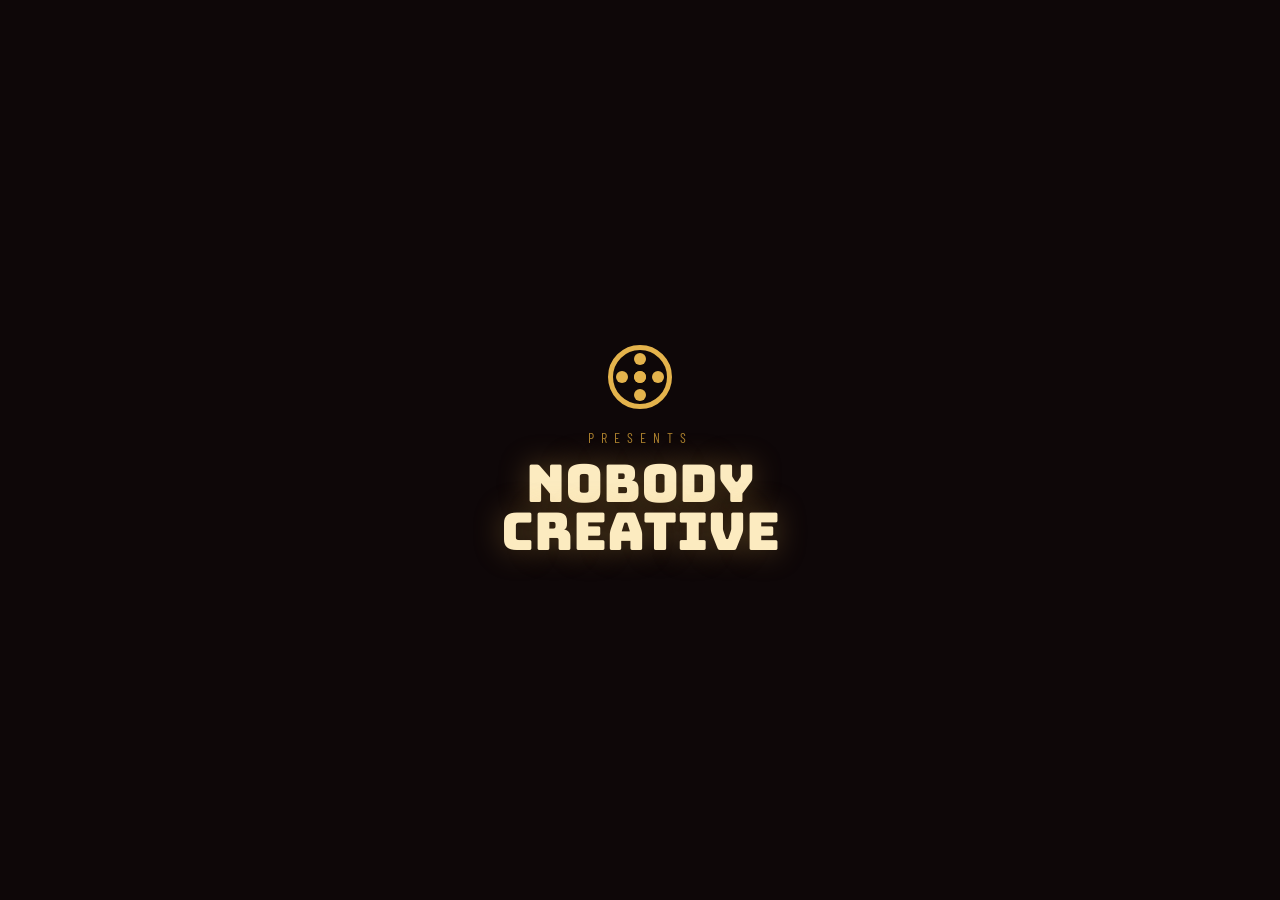
==== index.html @ 2080b27a "Revert social routing repair and restore previous working tree" ====
<!DOCTYPE html>
<html lang="en">
<head>
<meta charset="UTF-8">
<meta name="viewport" content="width=device-width, initial-scale=1.0, maximum-scale=1.0, user-scalable=no, viewport-fit=cover">
<title>Plot Twisted — The Movie Trivia Game</title>
<meta name="description" content="Guess the movie from one ridiculous plot summary. Five-question rounds, six showings, and no account required.">
<meta name="theme-color" content="#160b0d">
<meta name="apple-mobile-web-app-capable" content="yes">
<meta name="apple-mobile-web-app-status-bar-style" content="black-translucent">
<meta name="apple-mobile-web-app-title" content="Plot Twisted">
<link rel="canonical" href="https://plot-twisted.netlify.app/">
<link rel="manifest" href="./manifest.webmanifest">
<link rel="apple-touch-icon" href="./apple-touch-icon-180.png">
<link rel="icon" type="image/png" sizes="192x192" href="./icon-192.png">
<link rel="preconnect" href="https://fonts.googleapis.com">
<link rel="preconnect" href="https://fonts.gstatic.com" crossorigin>
<link href="https://fonts.googleapis.com/css2?family=Bungee&family=Barlow:wght@400;500;600;700&family=Barlow+Condensed:wght@600;700&family=Space+Mono:wght@400;700&display=swap" rel="stylesheet">
<link rel="stylesheet" href="./game.css">

<meta property="og:type" content="website">
<meta property="og:site_name" content="Plot Twisted">
<meta property="og:url" content="https://plot-twisted.netlify.app/">
<meta property="og:title" content="Plot Twisted — The Movie Trivia Game">
<meta property="og:description" content="Guess the movie from one ridiculous summary. Five clues. Six showings. Trust nobody, especially the hints.">
<meta property="og:image" content="https://plot-twisted.netlify.app/social-preview.png">
<meta property="og:image:secure_url" content="https://plot-twisted.netlify.app/social-preview.png">
<meta property="og:image:type" content="image/png">
<meta property="og:image:width" content="1200">
<meta property="og:image:height" content="630">
<meta property="og:image:alt" content="Plot Twisted movie trivia social card with the game branding, category icons, and a phone mockup showing a twisted movie clue.">
<meta name="twitter:card" content="summary_large_image">
<meta name="twitter:title" content="Plot Twisted — The Movie Trivia Game">
<meta name="twitter:description" content="One ridiculous clue. One movie title. Try not to overthink it.">
<meta name="twitter:image" content="https://plot-twisted.netlify.app/social-preview.png">
<meta name="twitter:image:alt" content="Plot Twisted movie trivia social card with the game branding, category icons, and a phone mockup showing a twisted movie clue.">
<script src="/.netlify/functions/analytics"></script>
</head>
<body>
<div id="ident" role="img" aria-label="Nobody Creative presents">
  <div class="reel" aria-hidden="true"></div>
  <div class="presents">presents</div>
  <div class="studio">NOBODY<br>CREATIVE</div>
</div>
<div class="stage">
  <section class="screen" id="lobby">
    <div class="marquee">
      <div class="now-showing">★ Now Showing ★</div>
      <h1 class="title">PLOT<br><span class="twist">TWISTED</span></h1>
      <div class="edition">The Movie Trivia Game</div>
      <p class="tagline">Trust nobody. Especially the hints.</p>
    </div>
    <div class="menu">
      <button class="btn btn-primary" onclick="goBoxOffice()">Buy Tickets →</button>
      <button class="btn btn-ghost" onclick="showScreen('more')">More Showings</button>
      <button class="btn btn-ghost" onclick="showScreen('settings')">Settings</button>
    </div>
    <div class="foot">A Nobody Creative Production · 5 Questions · Beta Build</div>
  </section>

  <section class="screen" id="boxoffice">
    <div class="eyebrow">Box Office</div>
    <h2 class="head">Pick Your Showing</h2>
    <p class="subhead">One ticket. Five questions. No refunds.</p>
    <div class="board" id="board"></div>
    <div class="back-wrap" style="display:flex;gap:10px;justify-content:center;flex-wrap:wrap"><button class="btn btn-primary" onclick="surpriseMe()">🎲 Surprise Me</button><button class="btn btn-ghost" onclick="goLobby()">← Back to Lobby</button></div>
  </section>

  <section class="screen" id="more">
    <div class="eyebrow">Coming Attractions</div>
    <h2 class="head">More Showings</h2>
    <p class="subhead">The marquee is just getting started.</p>
    <div class="board">
      <div class="coming"><span class="rated">SOON</span><span class="flick" aria-hidden="true">🎮</span><h3>Gaming Edition</h3><p>Boss Rush, Retro Reels, and New Game+. The clues you love, now with extra lives.</p><div class="soon-lbl">&nbsp;</div></div>
      <div class="coming"><span class="rated">SOON</span><span class="flick" aria-hidden="true">👻</span><h3>Fright Fest</h3><p>A horror-only midnight showing. Bring a friend to hide behind.</p><div class="soon-lbl">&nbsp;</div></div>
      <div class="coming"><span class="rated">SOON</span><span class="flick" aria-hidden="true">📺</span><h3>Binge Reel</h3><p>Television's biggest series get their own screen. No spoilers, promise.</p><div class="soon-lbl">&nbsp;</div></div>
      <div class="coming"><span class="rated">SOON</span><span class="flick" aria-hidden="true">🎵</span><h3>Needle Drop</h3><p>Name the movie from its most iconic song cue.</p><div class="soon-lbl">&nbsp;</div></div>
    </div>
    <div class="back-wrap"><button class="btn btn-ghost" onclick="goLobby()">← Back to Lobby</button></div>
  </section>

  <section class="screen" id="settings">
    <div class="eyebrow">Projection Booth</div>
    <h2 class="head">Settings</h2>
    <p class="subhead">Set the house the way you like it.</p>
    <div class="settings-list">
      <div class="set-row"><div><div class="set-name">Seat Layout</div><div class="set-sub">How the letter seats are arranged</div></div><button class="toggle" id="setLayout" onclick="toggleLayout()">QWERTY</button></div>
      <div class="set-row"><div><div class="set-name">Sound</div><div class="set-sub">Sound effects & spoken clues</div></div><button class="toggle" id="setSound" onclick="toggleSound()">ON</button></div>
    </div>
    <div class="about">
      <div class="about-h">About the Show</div>
      <p>Plot Twisted is a one-person production. I'm Ben — a social media marketer between full-time roles who started building things and accidentally shipped a movie trivia game.</p>
      <p>It's free while the theater's small. If enough people show up and the projector bills come due, there may be a small ticket price down the line to keep the lights on.</p>
      <div class="about-cta"><a class="btn btn-primary" href="https://bencampbell.netlify.app/" target="_blank" rel="noopener noreferrer">See My Work →</a><button class="btn btn-ghost" onclick="showScreen('feedback')">🎟 Feedback & Clue Box</button></div>
      <div class="about-foot">A Nobody Creative Production</div>
    </div>
    <div class="back-wrap"><button class="btn btn-ghost" onclick="goLobby()">← Back to Lobby</button></div>
  </section>

  <section class="screen" id="feedback">
    <div class="eyebrow">Feedback & Clue Box</div>
    <h2 class="head">🎟 Drop a Note</h2>
    <p class="subhead">Bugs, bad answers, or a clue you think is funnier.</p>
    <form class="fb-form" name="feedback" method="POST" data-netlify="true" netlify-honeypot="bot-field" id="fbForm" onsubmit="return submitFeedback(event)">
      <input type="hidden" name="form-name" value="feedback"><p class="hp"><label>Leave blank: <input name="bot-field"></label></p>
      <label class="fb-lab">What's this about?</label><select class="fb-in" name="type" id="fbType" onchange="onFbType()"><option>Bug</option><option>Wrong answer</option><option>Suggestion</option><option>Submit a clue</option><option>Other</option></select>
      <div id="fbClue" hidden><label class="fb-lab">Category</label><select class="fb-in" name="clue_category"><option>Family</option><option>Superhero</option><option>SciFi</option><option>Fantasy</option><option>Emotional Damage</option><option>Streaming Hits</option></select><label class="fb-lab">The movie</label><input class="fb-in" name="clue_movie" placeholder="e.g. The Matrix Reloaded"><label class="fb-lab">Your one-line clue</label><textarea class="fb-in" name="clue_text" rows="2" placeholder="Make it unhinged."></textarea></div>
      <label class="fb-lab">Message</label><textarea class="fb-in" name="message" rows="3" placeholder="What's on your mind?"></textarea><label class="fb-lab">Contact (optional)</label><input class="fb-in" name="contact" placeholder="email or handle, if you want a reply"><button class="btn btn-primary" type="submit" style="width:100%;margin-top:16px">Send It In →</button>
    </form>
    <div class="fb-done" id="fbDone" hidden><div class="fb-ticket"><div class="fb-ticket-h">🎟️ TICKET RECEIVED</div><p id="fbDoneMsg"></p></div><button class="btn btn-ghost" onclick="fbReset()" style="width:100%">Submit Another</button></div>
    <div class="back-wrap"><button class="btn btn-ghost" onclick="showScreen('settings')">← Back to Settings</button></div>
  </section>

  <section class="screen" id="theater">
    <div class="hud"><span class="now" id="hudCat">Now Playing</span><div class="meta"><span>SEAT <b id="hudQ">1</b>/<b id="hudTotal">5</b></span><span>SCORE <b id="hudScore">0</b></span><button class="quit" onclick="quitGame()" aria-label="Exit to lobby">✕ EXIT</button></div></div>
    <div class="pips" id="pips" aria-hidden="true"></div>
    <div class="auditorium"><div class="curtains l"></div><div class="curtains r"></div><div class="movie-screen" id="movieScreen"><div class="clue" id="clue">—</div></div><div class="subtitle" id="subtitle" aria-live="polite"></div><div class="answer-line" id="answerLine"><span class="caret-lbl">YOUR&nbsp;ANSWER</span><span class="typed" id="typed"><span class="cur">▊</span></span></div><div class="actions"><button class="act" id="hintBtn" onclick="useHint()"><span class="ic">💡</span>Hint<small>-50 pts</small></button><button class="act" onclick="speakClue()"><span class="ic">🔊</span>Speak<small>hear clue</small></button><button class="act" onclick="skipQuestion()"><span class="ic">⏭</span>Skip<small>0 pts</small></button></div><div class="screen-label">— the seats —</div><div class="seating" id="seating"></div></div>
  </section>

  <section class="screen" id="receipt"><div class="ticket" id="ticket"></div><div class="receipt-cta"><button class="btn btn-primary" onclick="shareScoreCard()">Share Score Card</button><div class="row"><button class="btn btn-ghost" onclick="replay()">See It Again</button><button class="btn btn-ghost" onclick="goBoxOffice()">New Showing</button></div></div></section>
</div>
<div class="overlay" id="exitOverlay" role="dialog" aria-modal="true" aria-labelledby="exitTitle"><div class="exit-card"><div class="em" aria-hidden="true">🚨</div><h3 id="exitTitle">Leaving mid-show?</h3><p>Tell the usher you had an emergency. No judgment — but the ticket's non-refundable.</p><div class="row"><button class="btn btn-primary" onclick="leaveTheater()">Slip out the exit</button><button class="btn btn-ghost" onclick="closeExit()">Stay for the show</button></div></div></div>
<div class="install-bar" id="installBar"><span class="ib-ic" aria-hidden="true">🎬</span><span id="installText" class="ib-txt"></span><button id="installBtn" class="ib-btn" onclick="doInstall()">Install</button><button class="ib-x" onclick="dismissInstall()" aria-label="Dismiss">✕</button></div>
<div class="egg-layer" id="eggLayer"></div>
<div class="toast" id="toast"></div>
<script src="./game.js"></script>
</body>
</html>
---- game.css ----
:root{
  --void:#0e0708; --void-2:#160b0d; --velvet:#4a1216; --velvet-lit:#7a1e22;
  --brass:#e4b34c; --brass-dim:#a97f2e; --bulb:#fcebc0; --neon:#ff4d8d;
  --screen-glow:#dfe9f2; --ink:#f4e6cf;
}
*{box-sizing:border-box;margin:0;padding:0}
button,.seat{-webkit-user-select:none;user-select:none;-webkit-tap-highlight-color:transparent;touch-action:manipulation}
html{height:100%;background:#0e0708}
body{
  background:radial-gradient(120% 80% at 50% -10%, #2a1013 0%, var(--void-2) 42%, var(--void) 100%) var(--void);
  background-attachment:fixed; background-repeat:no-repeat;
  color:var(--ink); font-family:'Barlow',system-ui,sans-serif;
  min-height:100dvh; overflow-x:hidden; overscroll-behavior:none; -webkit-tap-highlight-color:transparent;
}
.stage{min-height:100dvh;display:flex;align-items:center;justify-content:center;padding:20px;position:relative}
.screen{display:none;width:100%;max-width:760px;animation:fade .5s ease both}
.screen.active{display:block}
@keyframes fade{from{opacity:0;transform:translateY(10px)}to{opacity:1;transform:none}}
#ident{position:fixed;inset:0;z-index:60;background:var(--void);display:flex;flex-direction:column;align-items:center;justify-content:center;text-align:center;gap:14px;transition:opacity .8s ease}
#ident .presents{font-family:'Barlow Condensed';letter-spacing:.5em;text-transform:uppercase;font-size:14px;color:var(--brass-dim);opacity:0;animation:up .8s .3s ease both}
#ident .studio{font-family:'Bungee';font-size:clamp(26px,7.5vw,52px);line-height:.92;color:var(--bulb);opacity:0;animation:up 1s .8s ease both;text-shadow:0 0 30px rgba(228,179,76,.35)}
#ident .reel{width:64px;height:64px;border-radius:50%;border:5px solid var(--brass);position:relative;margin-bottom:6px;opacity:0;animation:up 1s .1s ease both,spin 4s linear infinite}
#ident .reel::before,#ident .reel::after{content:"";position:absolute;width:12px;height:12px;border-radius:50%;background:var(--brass);top:50%;left:50%;transform:translate(-50%,-50%)}
#ident .reel::after{box-shadow:0 -18px 0 var(--brass),0 18px 0 var(--brass),-18px 0 0 var(--brass),18px 0 0 var(--brass)}
@keyframes up{from{opacity:0;transform:translateY(14px)}to{opacity:1;transform:none}}
@keyframes spin{to{transform:rotate(360deg)}}
.marquee{border:3px solid var(--brass);border-radius:14px;background:linear-gradient(180deg,#20090b,#120607);padding:26px 22px;text-align:center;position:relative;box-shadow:0 0 0 6px #120607,0 0 40px rgba(228,179,76,.15),inset 0 0 40px rgba(0,0,0,.5)}
.marquee::before,.marquee::after{content:"";position:absolute;left:12px;right:12px;height:14px;background-image:radial-gradient(circle,var(--bulb) 32%,transparent 34%);background-size:26px 14px;background-repeat:repeat-x;filter:drop-shadow(0 0 5px var(--brass));animation:bulbs 1.1s steps(2) infinite}
.marquee::before{top:8px}.marquee::after{bottom:8px}
@keyframes bulbs{50%{opacity:.55;filter:drop-shadow(0 0 2px var(--brass-dim))}}
.now-showing{font-family:'Barlow Condensed';letter-spacing:.42em;text-transform:uppercase;font-size:13px;color:var(--brass);margin:10px 0 6px}
.title{font-family:'Bungee';color:var(--bulb);line-height:.95;font-size:clamp(34px,10vw,72px);text-shadow:0 3px 0 var(--velvet),0 0 34px rgba(255,77,141,.25)}
.title .twist{color:var(--neon);text-shadow:0 3px 0 #6a0d2f,0 0 26px rgba(255,77,141,.6)}
.edition{font-family:'Barlow Condensed';font-weight:700;letter-spacing:.3em;text-transform:uppercase;font-size:clamp(13px,3.4vw,17px);color:var(--brass);margin-top:8px}
.tagline{font-style:italic;color:#c9a978;margin:18px auto 4px;max-width:34ch;font-size:15px}
.menu{display:flex;flex-direction:column;gap:12px;max-width:340px;margin:22px auto 0}.menu .btn{width:100%}
.btn{font-family:'Barlow Condensed';font-weight:700;text-transform:uppercase;letter-spacing:.14em;border:none;cursor:pointer;border-radius:10px;padding:15px 26px;font-size:19px;transition:transform .08s ease,filter .15s ease,box-shadow .15s ease}
.btn:active{transform:translateY(2px)}
.btn-primary{background:linear-gradient(180deg,var(--brass),var(--brass-dim));color:#2a1206;box-shadow:0 5px 0 #6d4f1a,0 8px 20px rgba(0,0,0,.4)}
.btn-primary:active{box-shadow:0 3px 0 #6d4f1a}.btn-primary:hover{filter:brightness(1.06)}
.btn-ghost{background:transparent;border:2px solid var(--velvet-lit);color:var(--ink)}.btn-ghost:hover{border-color:var(--brass);color:var(--brass)}
.foot{margin-top:22px;text-align:center;font-family:'Barlow Condensed';letter-spacing:.32em;text-transform:uppercase;font-size:11px;color:#6b4c3a}.back-wrap{text-align:center;margin-top:22px}
.eyebrow{font-family:'Barlow Condensed';letter-spacing:.4em;text-transform:uppercase;font-size:12px;color:var(--brass);text-align:center;margin-bottom:6px}
.head{font-family:'Bungee';font-size:clamp(24px,6vw,38px);color:var(--bulb);text-align:center;margin-bottom:4px}.subhead{text-align:center;color:#c9a978;font-size:14px;margin-bottom:24px}
.board{display:grid;grid-template-columns:repeat(2,1fr);gap:14px}@media(max-width:560px){.board{grid-template-columns:1fr}}
.poster{text-align:left;cursor:pointer;border:2px solid var(--velvet-lit);border-radius:12px;background:linear-gradient(180deg,#22090c,#160809);padding:18px;position:relative;overflow:hidden;transition:transform .12s ease,border-color .15s ease,box-shadow .15s ease}
.poster:hover{transform:translateY(-3px);border-color:var(--brass);box-shadow:0 10px 26px rgba(0,0,0,.5)}.poster:focus-visible{outline:3px solid var(--neon);outline-offset:2px}
.poster .rated{position:absolute;top:12px;right:12px;font-family:'Space Mono';font-weight:700;font-size:11px;border:1px solid var(--brass-dim);color:var(--brass);padding:2px 6px;border-radius:4px}.poster .flick{font-size:26px}
.poster h3{font-family:'Barlow Condensed';font-weight:700;text-transform:uppercase;letter-spacing:.06em;font-size:24px;color:var(--bulb);margin:8px 0 4px;line-height:1}.poster p{color:#b9987a;font-size:13.5px;line-height:1.35}
.poster .runtime{margin-top:12px;font-family:'Space Mono';font-size:11px;color:var(--brass-dim);display:flex;align-items:center;gap:8px}.poster .runtime::before{content:"► BUY TICKET";color:var(--neon)}
.coming{border:2px solid #331116;border-radius:12px;background:linear-gradient(180deg,#1a070a,#120607);padding:18px;position:relative;opacity:.9}.coming .rated{position:absolute;top:12px;right:12px;font-family:'Space Mono';font-weight:700;font-size:11px;border:1px solid var(--neon);color:var(--neon);padding:2px 6px;border-radius:4px}.coming .flick{font-size:26px;filter:grayscale(.35)}
.coming h3{font-family:'Barlow Condensed';font-weight:700;text-transform:uppercase;letter-spacing:.06em;font-size:24px;color:var(--brass);margin:8px 0 4px;line-height:1}.coming p{color:#9a7d6a;font-size:13.5px;line-height:1.35}.coming .soon-lbl{margin-top:12px;font-family:'Space Mono';font-size:11px;color:#7a5a48}.coming .soon-lbl::before{content:"⧗ PREMIERING SOON";color:#8a6a52}
.settings-list{max-width:480px;margin:8px auto 0;display:flex;flex-direction:column;gap:12px}.set-row{display:flex;justify-content:space-between;align-items:center;gap:14px;border:1px solid var(--velvet-lit);border-radius:12px;padding:16px 18px;background:linear-gradient(180deg,#1a070a,#120607)}
.set-name{font-family:'Barlow Condensed';font-weight:700;text-transform:uppercase;letter-spacing:.08em;font-size:18px;color:var(--bulb)}.set-sub{font-size:12.5px;color:#9a7d6a;margin-top:2px}
.toggle{font-family:'Space Mono';font-weight:700;font-size:13px;letter-spacing:.08em;cursor:pointer;border:2px solid var(--brass);background:rgba(228,179,76,.12);color:var(--brass);border-radius:30px;padding:8px 18px;min-width:92px;transition:.15s}.toggle:hover{background:rgba(228,179,76,.2)}.toggle.off{border-color:var(--velvet-lit);background:transparent;color:#9a7d6a}
.hud{display:flex;justify-content:space-between;align-items:center;margin-bottom:14px;gap:10px}.hud .now{font-family:'Barlow Condensed';font-weight:700;text-transform:uppercase;letter-spacing:.12em;font-size:14px;color:var(--brass);border:1px solid var(--velvet-lit);border-radius:20px;padding:5px 14px}
.hud .meta{display:flex;gap:14px;align-items:center;font-family:'Space Mono';font-size:12px;color:#c9a978}.hud .meta b{color:var(--bulb);font-weight:700}.quit{font-family:'Barlow Condensed';font-weight:700;letter-spacing:.1em;font-size:12px;background:transparent;border:1px solid var(--velvet-lit);color:#c99;border-radius:20px;padding:5px 12px;cursor:pointer;transition:border-color .15s,color .15s}.quit:hover{border-color:var(--neon);color:var(--neon)}
.pips{display:flex;gap:8px;justify-content:center;margin:-2px 0 12px}.pip{width:24px;height:6px;border-radius:3px;background:#3a1a1e;transition:background .2s,box-shadow .2s}.pip.now{background:var(--brass);box-shadow:0 0 8px rgba(228,179,76,.55)}.pip.ok{background:#5ee08a}.pip.miss{background:#a3434a}.pbest{margin-top:6px;font-family:'Space Mono';font-size:11px;color:var(--brass)}
.auditorium{border-radius:16px;padding:20px 16px 14px;background:radial-gradient(120% 120% at 50% 0%,#1c0a0c 0%,var(--void) 70%);border:1px solid #2a1214;position:relative}.curtains{position:absolute;top:0;bottom:0;width:34px;pointer-events:none;z-index:2}.curtains.l{left:0;background:linear-gradient(90deg,var(--velvet) 0%,var(--velvet-lit) 60%,transparent);border-radius:16px 0 0 16px}.curtains.r{right:0;background:linear-gradient(270deg,var(--velvet) 0%,var(--velvet-lit) 60%,transparent);border-radius:0 16px 16px 0}
.movie-screen{background:linear-gradient(180deg,#0a0f14,#050708);border:2px solid #33404a;border-radius:8px;margin:0 22px;min-height:150px;display:flex;align-items:center;justify-content:center;text-align:center;padding:26px 22px;position:relative;box-shadow:0 0 44px rgba(223,233,242,.14),inset 0 0 60px rgba(223,233,242,.05)}
.movie-screen .clue{font-size:clamp(17px,4.6vw,23px);line-height:1.4;color:var(--screen-glow);font-weight:500;max-width:40ch;text-shadow:0 0 18px rgba(223,233,242,.25)}.movie-screen.correct{border-color:#5ee08a;box-shadow:0 0 50px rgba(94,224,138,.4)}.movie-screen .verdict{font-family:'Bungee';font-size:clamp(28px,9vw,52px);color:#7bf0a0;text-shadow:0 0 30px rgba(94,224,138,.6)}
.subtitle{min-height:30px;margin:12px 22px 4px;text-align:center;font-size:15.5px;color:var(--bulb);font-weight:500;transition:opacity .2s}.subtitle .lbl{font-family:'Barlow Condensed';font-weight:700;letter-spacing:.16em;font-size:11px;color:var(--neon);text-transform:uppercase;margin-right:8px}.subtitle.wrong{color:#ff9a9a}
.answer-line{margin:6px 22px 14px;display:flex;align-items:center;gap:10px;border:2px solid var(--brass-dim);border-radius:8px;background:#100607;padding:12px 16px;min-height:54px}.answer-line .caret-lbl{font-family:'Space Mono';font-size:11px;color:var(--brass-dim);white-space:nowrap}.answer-line .typed{font-family:'Barlow Condensed';font-weight:700;font-size:26px;letter-spacing:.06em;text-transform:uppercase;color:var(--bulb);min-height:30px;flex:1;word-break:break-word}.answer-line .typed .cur{color:var(--neon);animation:blink 1s steps(1) infinite}@keyframes blink{50%{opacity:0}}.answer-line.shake{animation:shake .35s}@keyframes shake{0%,100%{transform:translateX(0)}25%{transform:translateX(-7px)}75%{transform:translateX(7px)}}
.actions{display:flex;gap:8px;margin:0 22px 8px}.act{flex:1;font-family:'Barlow Condensed';font-weight:700;text-transform:uppercase;letter-spacing:.08em;font-size:12px;cursor:pointer;border-radius:8px;padding:6px 6px;border:1.5px solid var(--velvet-lit);background:#180a0c;color:var(--ink);display:flex;flex-direction:row;align-items:center;justify-content:center;gap:5px;transition:transform .08s,border-color .15s,color .15s}.act:hover{border-color:var(--brass);color:var(--brass)}.act:active{transform:translateY(1px)}.act:disabled{opacity:.4;cursor:not-allowed}.act .ic{font-size:13px}
.seating{padding:8px 4px 4px;perspective:560px}.seat-row{display:flex;justify-content:center;gap:var(--gap);margin-bottom:8px;transform:rotateX(10deg);--gap:6px}.seat{width:calc((100% - (var(--gap) * 9)) / 10);max-width:58px;height:54px;border:none;cursor:pointer;position:relative;flex:0 0 auto;background:linear-gradient(180deg,var(--velvet-lit),var(--velvet));border-radius:9px 9px 5px 5px;color:var(--ink);font-family:'Barlow Condensed';font-weight:700;font-size:20px;box-shadow:0 3px 0 #2c0a0d,inset 0 3px 0 rgba(255,255,255,.06);transition:transform .07s,filter .1s}.seat::after{content:"";position:absolute;left:5px;right:5px;bottom:-6px;height:5px;border-radius:3px;background:#2c0a0d}.seat:hover{filter:brightness(1.18)}.seat:active,.seat.hit{transform:translateY(3px);box-shadow:0 0 0 #2c0a0d;filter:brightness(1.3)}.seat.wide{width:auto;padding:0 18px;font-size:13px;letter-spacing:.08em}.seat.enter{background:linear-gradient(180deg,var(--brass),var(--brass-dim));color:#2a1206;box-shadow:0 3px 0 #6d4f1a}.seat.enter::after{background:#6d4f1a}.seat:focus-visible{outline:3px solid var(--neon);outline-offset:2px}.screen-label{text-align:center;font-family:'Barlow Condensed';letter-spacing:.5em;font-size:10px;color:#5f4636;text-transform:uppercase;margin:2px 0 8px}
.ticket{background:#f3ead6;color:#1c1310;max-width:400px;margin:0 auto;font-family:'Space Mono';padding:26px 26px 30px;position:relative;box-shadow:0 20px 50px rgba(0,0,0,.6)}.ticket::before,.ticket::after{content:"";position:absolute;left:0;right:0;height:16px;background:radial-gradient(circle at 8px -3px,transparent 8px,#f3ead6 9px);background-size:16px 16px;background-repeat:repeat-x}.ticket::before{top:-8px;transform:rotate(180deg)}.ticket::after{bottom:-8px}
.t-brand{text-align:center;border-bottom:2px dashed #b9a488;padding-bottom:12px}.t-brand .cinema{font-weight:700;font-size:15px;letter-spacing:.18em}.t-brand .admit{margin-top:4px;font-size:11px;letter-spacing:.4em;color:#7a6a55}.t-row{display:flex;justify-content:space-between;font-size:12.5px;padding:7px 0;border-bottom:1px dotted #cbb99e}.t-row .k{color:#7a6a55}.t-row .v{font-weight:700;text-align:right;max-width:60%}.t-score{text-align:center;padding:16px 0 6px}.t-score .num{font-weight:700;font-size:40px;line-height:1}.t-score .lbl{font-size:11px;letter-spacing:.3em;color:#7a6a55}.t-rating{text-align:center;margin:4px 0 10px}.t-rating .stars{font-size:22px;color:#c9962b;letter-spacing:3px}.t-rating .crit{font-family:'Barlow Condensed';font-weight:700;text-transform:uppercase;letter-spacing:.14em;font-size:16px;margin-top:2px}.t-best{text-align:center;font-family:'Barlow Condensed';font-weight:700;letter-spacing:.12em;color:#8a5a12;background:rgba(228,179,76,.22);border:1px dashed #b9a488;border-radius:6px;padding:6px;margin:2px 0 8px;font-size:13px}
.barcode{height:44px;margin:14px 0 4px;background-image:repeating-linear-gradient(90deg,#1c1310 0 2px,transparent 2px 4px,#1c1310 4px 5px,transparent 5px 9px,#1c1310 9px 12px,transparent 12px 14px);background-size:14px 100%}.t-serial{text-align:center;font-size:10px;letter-spacing:.2em;color:#7a6a55;margin-top:4px}.receipt-cta{display:flex;flex-direction:column;gap:10px;max-width:400px;margin:22px auto 0}.receipt-cta .row{display:flex;gap:10px}.receipt-cta .row .btn{flex:1;font-size:15px;padding:13px 10px}
.toast{position:fixed;left:50%;bottom:26px;transform:translateX(-50%) translateY(20px);background:var(--brass);color:#2a1206;font-family:'Barlow Condensed';font-weight:700;letter-spacing:.1em;text-transform:uppercase;padding:12px 22px;border-radius:30px;font-size:14px;opacity:0;pointer-events:none;transition:.25s;z-index:70}.toast.show{opacity:1;transform:translateX(-50%) translateY(0)}
.overlay{position:fixed;inset:0;z-index:80;display:none;align-items:center;justify-content:center;padding:24px;background:rgba(6,3,4,.78);-webkit-backdrop-filter:blur(4px);backdrop-filter:blur(4px)}.overlay.show{display:flex;animation:fade .25s ease both}.exit-card{max-width:380px;width:100%;border:3px solid var(--brass);border-radius:16px;text-align:center;background:linear-gradient(180deg,#20090b,#120607);padding:28px 24px;box-shadow:0 0 0 6px #120607,0 20px 50px rgba(0,0,0,.6)}.exit-card .em{font-size:36px;line-height:1}.exit-card h3{font-family:'Bungee';color:var(--bulb);font-size:22px;margin:10px 0 8px;line-height:1.05}.exit-card p{color:#c9a978;font-size:14.5px;line-height:1.45;margin-bottom:22px}.exit-card .row{display:flex;flex-direction:column;gap:10px}.exit-card .btn{width:100%}a.btn{display:inline-flex;align-items:center;justify-content:center;text-decoration:none}
.about{max-width:480px;margin:18px auto 0;border:1px solid var(--velvet-lit);border-radius:12px;background:linear-gradient(180deg,#1a070a,#120607);padding:20px}.about-h{font-family:'Barlow Condensed';font-weight:700;text-transform:uppercase;letter-spacing:.1em;color:var(--brass);font-size:18px;margin-bottom:8px}.about p{color:#c9a978;font-size:14px;line-height:1.5;margin-bottom:10px}.about-cta{display:flex;flex-direction:column;gap:10px;margin-top:14px}.about-cta .btn{width:100%}.about-foot{margin-top:14px;text-align:center;font-family:'Barlow Condensed';letter-spacing:.28em;text-transform:uppercase;font-size:10px;color:#6b4c3a}
.fb-form,.fb-done{max-width:480px;margin:0 auto}.fb-lab{display:block;font-family:'Barlow Condensed';font-weight:700;text-transform:uppercase;letter-spacing:.08em;font-size:13px;color:var(--brass);margin:14px 0 6px}.fb-in{width:100%;background:#100607;border:2px solid var(--velvet-lit);border-radius:9px;color:var(--ink);font-family:'Barlow',sans-serif;font-size:16px;padding:12px 14px}.fb-in:focus{outline:none;border-color:var(--brass)}.hp{position:absolute;left:-9999px}.fb-ticket{background:#f3ead6;color:#1c1310;border-radius:10px;padding:22px;text-align:center;font-family:'Space Mono';margin-bottom:14px;box-shadow:0 12px 30px rgba(0,0,0,.5)}.fb-ticket-h{font-weight:700;letter-spacing:.14em;font-size:16px;margin-bottom:8px}.fb-ticket p{font-size:13px;line-height:1.5;color:#5a4a38}
.install-bar{position:fixed;left:12px;right:12px;bottom:calc(12px + env(safe-area-inset-bottom));z-index:75;display:none;align-items:center;gap:10px;background:linear-gradient(180deg,#20090b,#120607);border:2px solid var(--brass);border-radius:14px;padding:12px 14px;box-shadow:0 12px 30px rgba(0,0,0,.5)}.install-bar.show{display:flex;animation:fade .3s ease both}.ib-ic{font-size:22px}.ib-txt{flex:1;font-size:13.5px;color:var(--ink);line-height:1.3}.ib-btn{font-family:'Barlow Condensed';font-weight:700;text-transform:uppercase;letter-spacing:.08em;background:linear-gradient(180deg,var(--brass),var(--brass-dim));color:#2a1206;border:none;border-radius:8px;padding:9px 16px;cursor:pointer;font-size:14px}.ib-x{background:transparent;border:none;color:#9a7d6a;font-size:16px;cursor:pointer;padding:4px 6px}
.egg-layer{position:fixed;inset:0;z-index:95;pointer-events:none;opacity:0;transition:opacity .4s;overflow:hidden}.egg-layer.show{opacity:1}.egg-layer canvas{position:absolute;inset:0;width:100%;height:100%;display:block;background:#000}.mtx-text{position:absolute;left:0;right:0;top:44%;text-align:center;font-family:'Space Mono',monospace;color:#5bff7a;font-size:clamp(22px,6vw,40px);text-shadow:0 0 14px rgba(60,255,106,.85);letter-spacing:.06em}.mtx-text::after{content:'\258a';margin-left:4px;animation:blink 1s steps(1) infinite}.egg-layer.fatal{background:rgba(15,0,0,.55);animation:fatalShake .45s .5s}.fatal-flash{position:absolute;inset:0;background:radial-gradient(circle at 50% 50%,rgba(190,0,0,.6),rgba(0,0,0,.9));animation:fatalFlash .5s ease}.fatal-text{position:absolute;inset:0;display:flex;align-items:center;justify-content:center;font-family:'Bungee',sans-serif;color:#e10600;font-size:clamp(46px,16vw,150px);letter-spacing:.03em;text-shadow:0 0 26px rgba(225,6,0,.9),0 5px 0 #4a0000;animation:fatalSlam .6s cubic-bezier(.2,1.4,.3,1) both}
@keyframes fatalFlash{0%{opacity:0}25%{opacity:1}100%{opacity:.55}}@keyframes fatalSlam{0%{transform:scale(3);filter:blur(16px);opacity:0}55%{opacity:1}100%{transform:scale(1);filter:blur(0);opacity:1}}@keyframes fatalShake{0%,100%{transform:translate(0,0)}20%{transform:translate(-7px,3px)}40%{transform:translate(7px,-3px)}60%{transform:translate(-5px,2px)}80%{transform:translate(5px,-2px)}}
.game-beta-chip{display:inline-flex;align-items:center;justify-content:center;min-height:22px;padding:4px 8px;border:1px solid rgba(255,77,141,.72);border-radius:999px;color:#ff91b8;background:rgba(255,77,141,.12);font-family:'Space Mono',monospace;font-size:9px;font-weight:700;letter-spacing:.12em;line-height:1;text-transform:uppercase;box-shadow:0 0 18px rgba(255,77,141,.12)}#lobby .marquee .game-beta-chip{position:absolute;top:18px;right:18px;z-index:3}#settings .settings-beta-wrap{display:flex;align-items:center;justify-content:center;gap:9px;margin-bottom:7px}#settings .settings-beta-wrap .eyebrow{margin:0}.settings-action-row .toggle{min-width:108px}
@media(prefers-reduced-motion:reduce){*{animation-duration:.01ms!important;transition-duration:.01ms!important}.marquee::before,.marquee::after{animation:none}#ident .reel{animation:none}}
@media(max-width:480px){.stage{padding:max(10px,env(safe-area-inset-top)) max(10px,env(safe-area-inset-right)) max(10px,env(safe-area-inset-bottom)) max(10px,env(safe-area-inset-left))}.movie-screen,.subtitle,.answer-line,.actions{margin-left:10px;margin-right:10px}.auditorium{padding:16px 10px 12px}.seating{padding:6px 4px 2px}.curtains{width:14px}.seat{height:58px;font-size:18px;max-width:none}.seat-row{--gap:4px}.seat.wide{padding:0 10px;font-size:12px}.act{font-size:13px}.hud .meta{gap:8px}#lobby .marquee .game-beta-chip{top:16px;right:14px}.settings-action-row{align-items:flex-start}.settings-action-row .toggle{min-width:96px}}
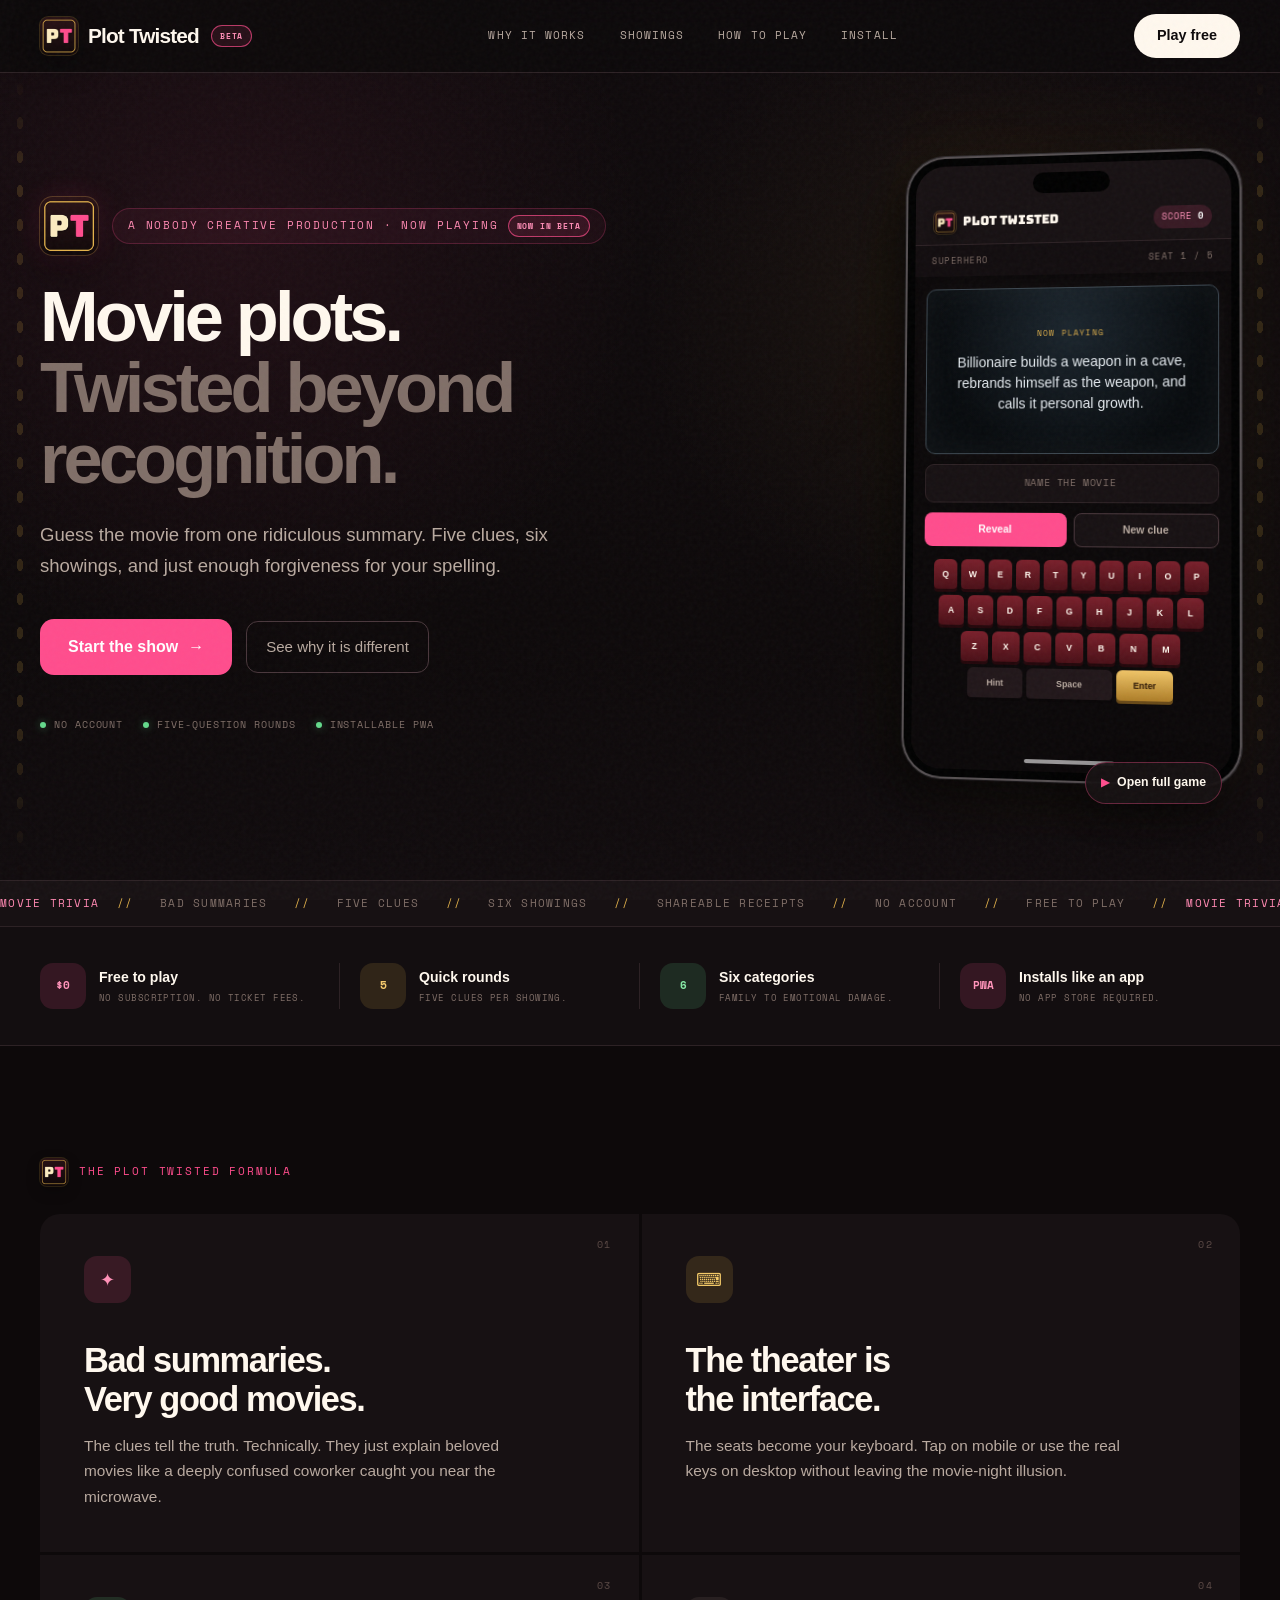
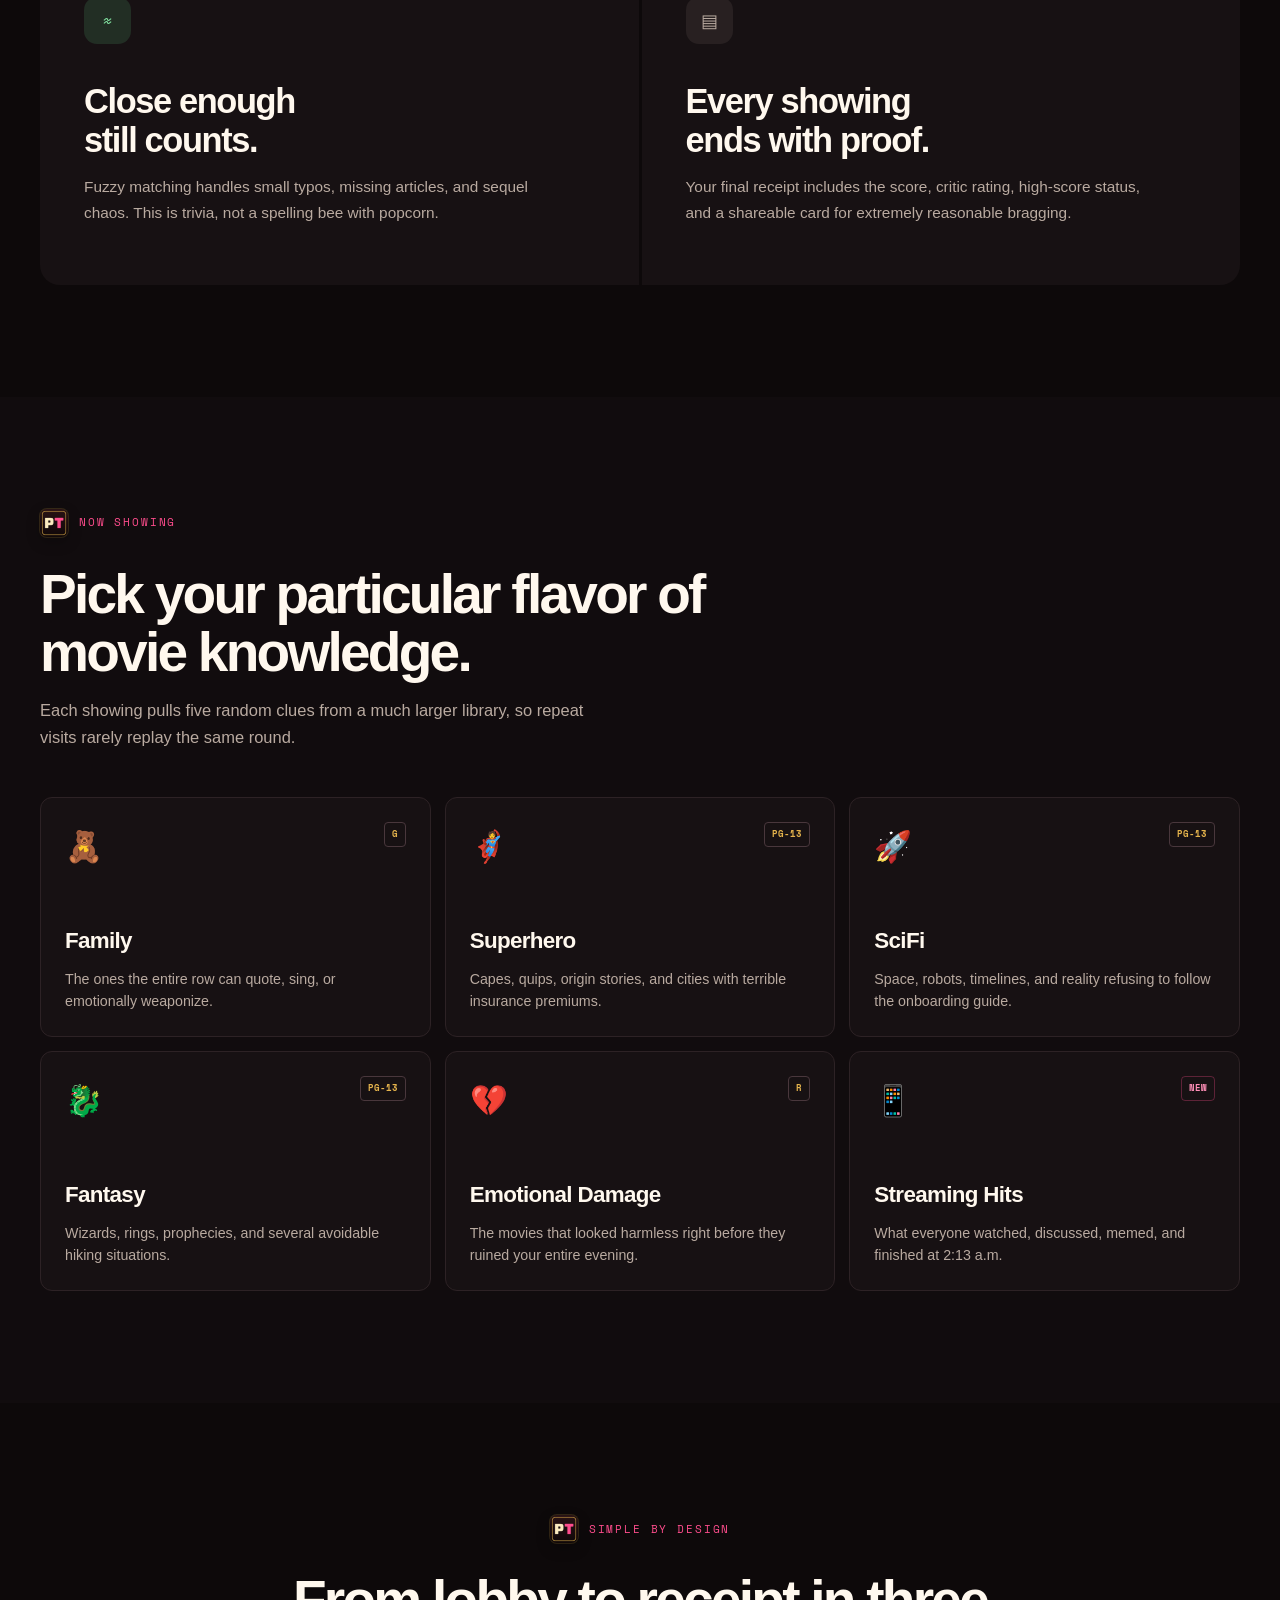
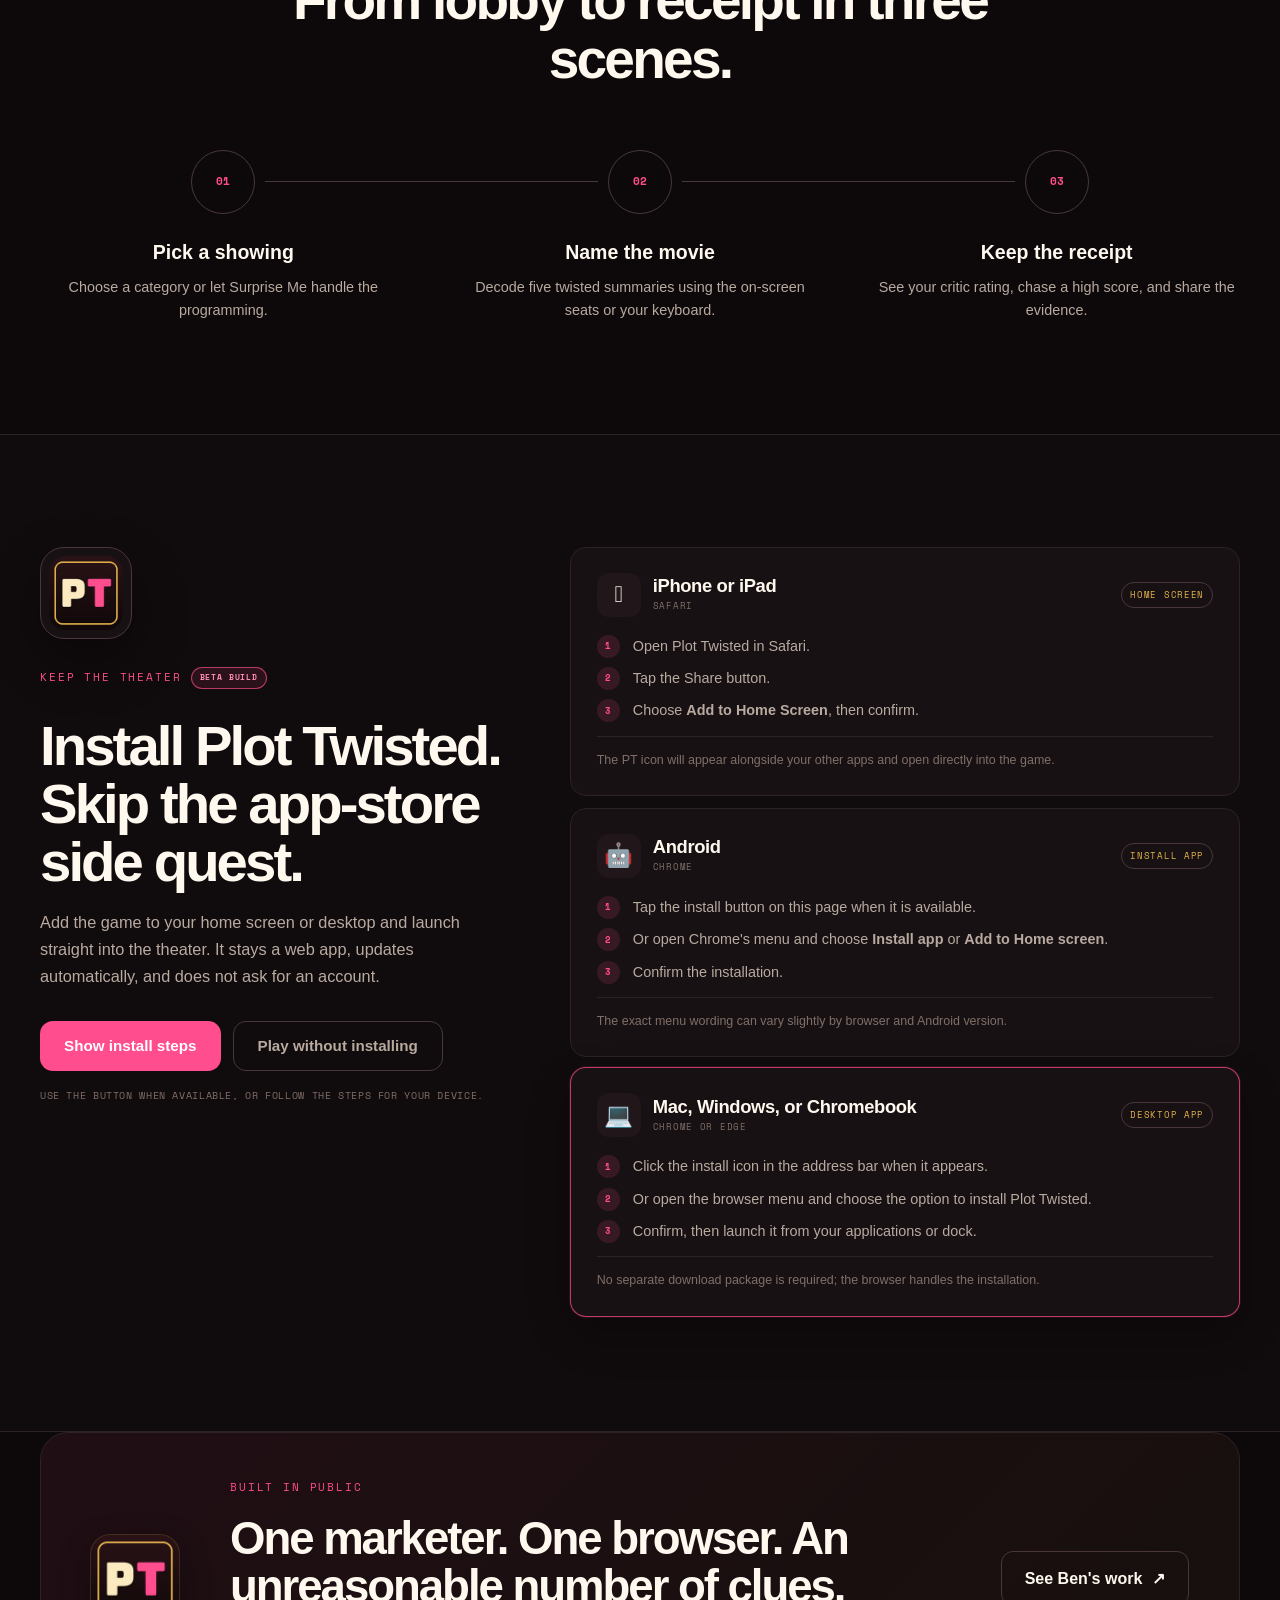
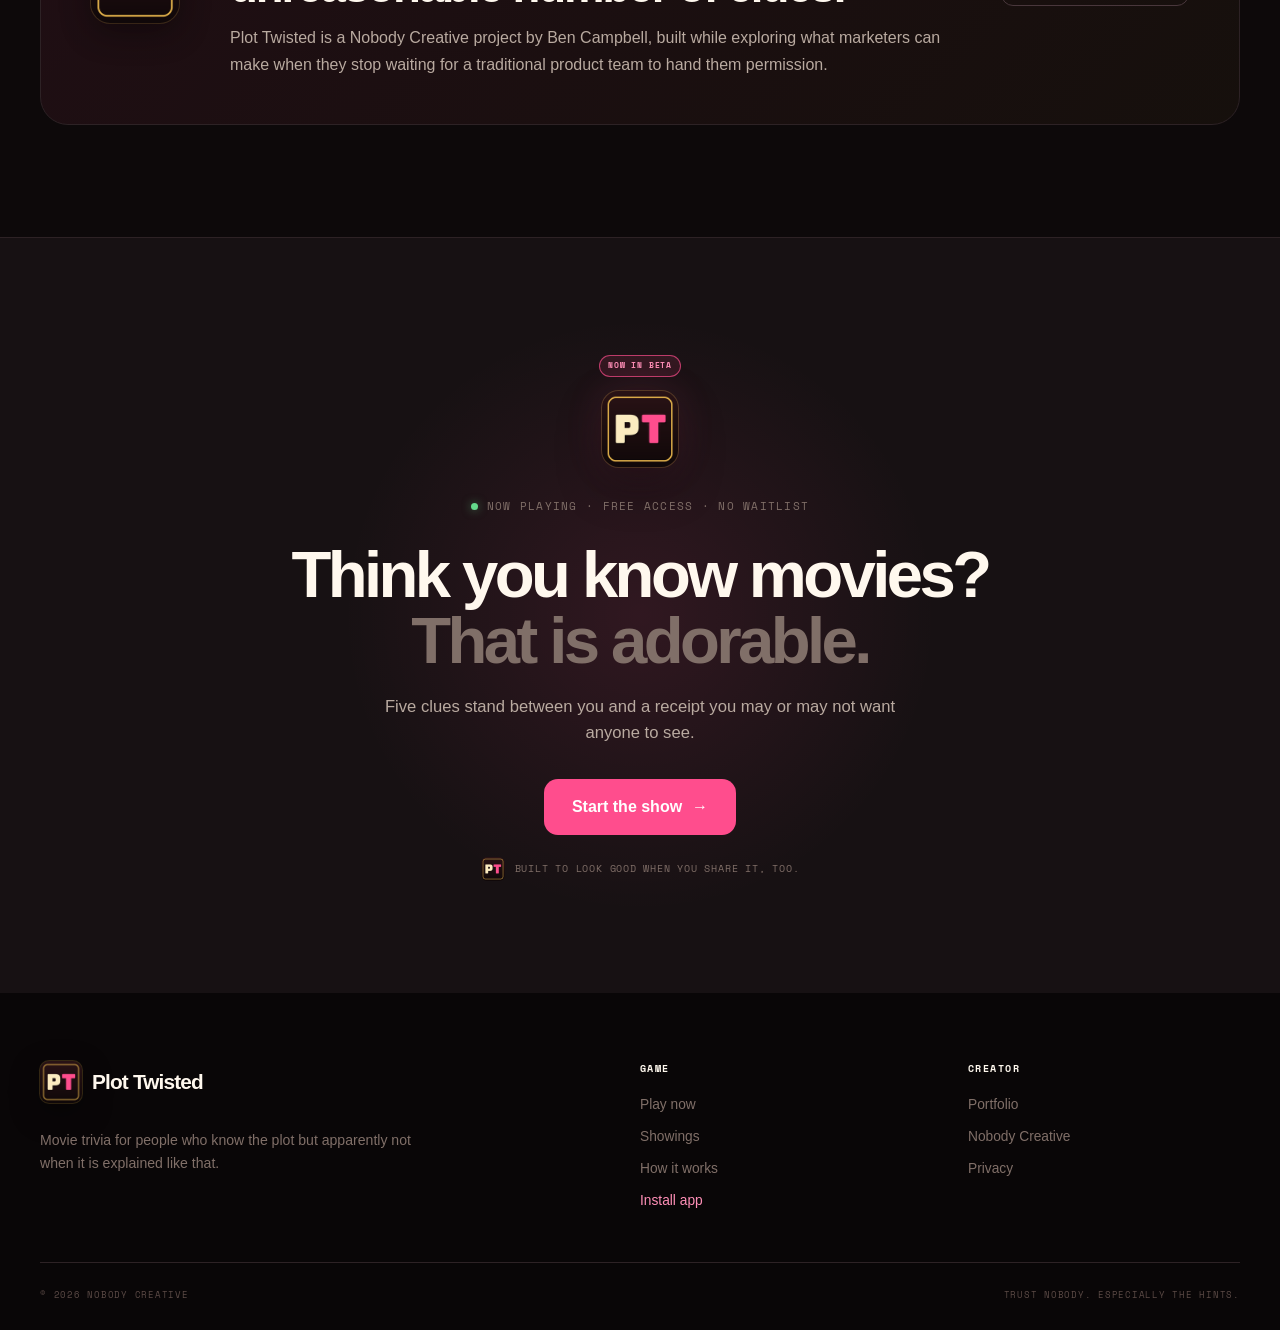
==== commit 539c4732: "Mirror Steady landing and app architecture" ====
--- a/index.html
+++ b/index.html
@@ -1,128 +1,252 @@
 <!DOCTYPE html>
 <html lang="en">
 <head>
-<meta charset="UTF-8">
-<meta name="viewport" content="width=device-width, initial-scale=1.0, maximum-scale=1.0, user-scalable=no, viewport-fit=cover">
-<title>Plot Twisted — The Movie Trivia Game</title>
-<meta name="description" content="Guess the movie from one ridiculous plot summary. Five-question rounds, six showings, and no account required.">
-<meta name="theme-color" content="#160b0d">
-<meta name="apple-mobile-web-app-capable" content="yes">
-<meta name="apple-mobile-web-app-status-bar-style" content="black-translucent">
-<meta name="apple-mobile-web-app-title" content="Plot Twisted">
-<link rel="canonical" href="https://plot-twisted.netlify.app/">
-<link rel="manifest" href="./manifest.webmanifest">
-<link rel="apple-touch-icon" href="./apple-touch-icon-180.png">
-<link rel="icon" type="image/png" sizes="192x192" href="./icon-192.png">
-<link rel="preconnect" href="https://fonts.googleapis.com">
-<link rel="preconnect" href="https://fonts.gstatic.com" crossorigin>
-<link href="https://fonts.googleapis.com/css2?family=Bungee&family=Barlow:wght@400;500;600;700&family=Barlow+Condensed:wght@600;700&family=Space+Mono:wght@400;700&display=swap" rel="stylesheet">
-<link rel="stylesheet" href="./game.css">
-
-<meta property="og:type" content="website">
-<meta property="og:site_name" content="Plot Twisted">
-<meta property="og:url" content="https://plot-twisted.netlify.app/">
-<meta property="og:title" content="Plot Twisted — The Movie Trivia Game">
-<meta property="og:description" content="Guess the movie from one ridiculous summary. Five clues. Six showings. Trust nobody, especially the hints.">
-<meta property="og:image" content="https://plot-twisted.netlify.app/social-preview.png">
-<meta property="og:image:secure_url" content="https://plot-twisted.netlify.app/social-preview.png">
-<meta property="og:image:type" content="image/png">
-<meta property="og:image:width" content="1200">
-<meta property="og:image:height" content="630">
-<meta property="og:image:alt" content="Plot Twisted movie trivia social card with the game branding, category icons, and a phone mockup showing a twisted movie clue.">
-<meta name="twitter:card" content="summary_large_image">
-<meta name="twitter:title" content="Plot Twisted — The Movie Trivia Game">
-<meta name="twitter:description" content="One ridiculous clue. One movie title. Try not to overthink it.">
-<meta name="twitter:image" content="https://plot-twisted.netlify.app/social-preview.png">
-<meta name="twitter:image:alt" content="Plot Twisted movie trivia social card with the game branding, category icons, and a phone mockup showing a twisted movie clue.">
-<script src="/.netlify/functions/analytics"></script>
+  <meta charset="UTF-8">
+  <meta name="viewport" content="width=device-width, initial-scale=1.0, viewport-fit=cover">
+  <title>Plot Twisted — Movie Plots, Twisted Beyond Recognition</title>
+  <meta name="description" content="Guess the movie from one ridiculous plot summary. Six categories, five-question rounds, and no account required.">
+  <meta name="theme-color" content="#0d090a">
+  <link rel="canonical" href="https://plot-twisted.netlify.app/">
+
+  <meta property="og:type" content="website">
+  <meta property="og:site_name" content="Plot Twisted">
+  <meta property="og:url" content="https://plot-twisted.netlify.app/">
+  <meta property="og:title" content="Plot Twisted — The Movie Trivia Game">
+  <meta property="og:description" content="Guess the movie from one ridiculous summary. Five clues. Six showings. Trust nobody, especially the hints.">
+  <meta property="og:image" content="https://plot-twisted.netlify.app/social-preview.png?v=20260810-2308">
+  <meta property="og:image:secure_url" content="https://plot-twisted.netlify.app/social-preview.png?v=20260810-2308">
+  <meta property="og:image:type" content="image/png">
+  <meta property="og:image:width" content="1200">
+  <meta property="og:image:height" content="630">
+  <meta property="og:image:alt" content="Plot Twisted movie trivia social card with the game branding, category icons, and a phone mockup showing a twisted movie clue.">
+
+  <meta name="twitter:card" content="summary_large_image">
+  <meta name="twitter:title" content="Plot Twisted — The Movie Trivia Game">
+  <meta name="twitter:description" content="One ridiculous clue. One movie title. Try not to overthink it.">
+  <meta name="twitter:image" content="https://plot-twisted.netlify.app/social-preview.png?v=20260810-2308">
+  <meta name="twitter:image:alt" content="Plot Twisted movie trivia social card with the game branding, category icons, and a phone mockup showing a twisted movie clue.">
+
+  <link rel="manifest" href="./manifest.webmanifest">
+  <link rel="icon" type="image/png" sizes="192x192" href="./icon-192.png">
+  <link rel="apple-touch-icon" href="./apple-touch-icon-180.png">
+  <link rel="preconnect" href="https://fonts.googleapis.com">
+  <link rel="preconnect" href="https://fonts.gstatic.com" crossorigin>
+  <link href="https://fonts.googleapis.com/css2?family=Bungee&family=DM+Sans:opsz,wght@9..40,300;9..40,400;9..40,500;9..40,600&family=Space+Grotesk:wght@400;500;600;700&family=Space+Mono:wght@400;700&display=swap" rel="stylesheet">
+  <style>html,body{margin:0;background:#0d090a;color:#fff8ee}body{font-family:"DM Sans",sans-serif}.site-nav{min-height:72px}.hero{min-height:760px}</style>
+  <link rel="stylesheet" href="./landing-v2.css">
+  <link rel="stylesheet" href="./brand-icons.css">
+  <link rel="stylesheet" href="./landing-v3.css">
+  <link rel="stylesheet" href="./install.css">
 </head>
 <body>
-<div id="ident" role="img" aria-label="Nobody Creative presents">
-  <div class="reel" aria-hidden="true"></div>
-  <div class="presents">presents</div>
-  <div class="studio">NOBODY<br>CREATIVE</div>
-</div>
-<div class="stage">
-  <section class="screen" id="lobby">
-    <div class="marquee">
-      <div class="now-showing">★ Now Showing ★</div>
-      <h1 class="title">PLOT<br><span class="twist">TWISTED</span></h1>
-      <div class="edition">The Movie Trivia Game</div>
-      <p class="tagline">Trust nobody. Especially the hints.</p>
+  <nav class="site-nav" aria-label="Main navigation">
+    <div class="container nav-inner">
+      <a class="nav-logo" href="#top" aria-label="Plot Twisted home">
+        <img class="brand-icon brand-icon-nav" src="./icon-192.png" alt="" width="38" height="38">
+        <span>Plot Twisted</span>
+      </a>
+      <div class="nav-links">
+        <a href="#why">Why it works</a>
+        <a href="#showings">Showings</a>
+        <a href="#how">How to play</a>
+        <a href="#install">Install</a>
+        <a class="privacy-link" href="./privacy">Privacy</a>
+      </div>
+      <a class="nav-cta game-link" href="./play">Play free</a>
     </div>
-    <div class="menu">
-      <button class="btn btn-primary" onclick="goBoxOffice()">Buy Tickets →</button>
-      <button class="btn btn-ghost" onclick="showScreen('more')">More Showings</button>
-      <button class="btn btn-ghost" onclick="showScreen('settings')">Settings</button>
+  </nav>
+
+  <main id="top">
+    <section class="hero">
+      <div class="container hero-inner">
+        <div class="hero-content">
+          <div class="hero-brandline">
+            <img class="brand-icon brand-icon-hero" src="./icon-192.png" alt="Plot Twisted PT icon" width="58" height="58">
+            <div class="eyebrow">A Nobody Creative production · Now playing</div>
+          </div>
+          <h1>Movie plots.<br><span class="muted">Twisted beyond recognition.</span></h1>
+          <p class="hero-sub">Guess the movie from one ridiculous summary. Five clues, six showings, and just enough forgiveness for your spelling.</p>
+          <div class="hero-actions">
+            <a class="btn-primary game-link" href="./play">Start the show <span aria-hidden="true">→</span></a>
+            <a class="btn-ghost" href="#why">See why it is different</a>
+          </div>
+          <div class="hero-trust" aria-label="Game highlights">
+            <span class="trust-badge">No account</span>
+            <span class="trust-badge">Five-question rounds</span>
+            <span class="trust-badge">Installable PWA</span>
+          </div>
+        </div>
+
+        <div class="hero-visual" id="demo" role="link" tabindex="0" data-game-link="./play" aria-label="Open the full Plot Twisted game">
+          <div class="mockup-wrap">
+            <div class="mockup-frame">
+              <div class="mockup-screen">
+                <div class="mockup-topbar">
+                  <span class="mockup-logo"><img class="brand-icon brand-icon-mockup" src="./icon-192.png" alt="" width="23" height="23">Plot Twisted</span>
+                  <span class="mockup-score">Score <b id="demoScore">0</b></span>
+                </div>
+                <div class="mockup-meta"><span id="demoCategory">Superhero</span><span>Seat 1 / 5</span></div>
+                <div class="mockup-body">
+                  <div class="movie-screen">
+                    <div class="screen-label">Now playing</div>
+                    <p id="clueText">Billionaire builds a weapon in a cave, rebrands himself as the weapon, and calls it personal growth.</p>
+                  </div>
+                  <div class="demo-answer" id="answerReveal" aria-live="polite">Name the movie</div>
+                  <div class="demo-actions">
+                    <button id="revealButton" type="button">Reveal</button>
+                    <button id="nextButton" type="button">New clue</button>
+                  </div>
+                  <div class="keyboard" aria-hidden="true">
+                    <div class="key-row"><span>Q</span><span>W</span><span>E</span><span>R</span><span>T</span><span>Y</span><span>U</span><span>I</span><span>O</span><span>P</span></div>
+                    <div class="key-row short"><span>A</span><span>S</span><span>D</span><span>F</span><span>G</span><span>H</span><span>J</span><span>K</span><span>L</span></div>
+                    <div class="key-row shorter"><span>Z</span><span>X</span><span>C</span><span>V</span><span>B</span><span>N</span><span>M</span></div>
+                    <div class="key-row controls"><span>Hint</span><span class="wide">Space</span><span class="enter">Enter</span></div>
+                  </div>
+                </div>
+                <div class="mockup-home"></div>
+              </div>
+            </div>
+          </div>
+          <span class="preview-launch">Open full game</span>
+        </div>
+      </div>
+    </section>
+
+    <div class="marquee" aria-hidden="true">
+      <div class="marquee-track">
+        <div class="marquee-item"><span>Movie trivia</span><i>//</i> Bad summaries <i>//</i> Five clues <i>//</i> Six showings <i>//</i> Shareable receipts <i>//</i> No account <i>//</i> Free to play <i>//</i></div>
+        <div class="marquee-item"><span>Movie trivia</span><i>//</i> Bad summaries <i>//</i> Five clues <i>//</i> Six showings <i>//</i> Shareable receipts <i>//</i> No account <i>//</i> Free to play <i>//</i></div>
+      </div>
     </div>
-    <div class="foot">A Nobody Creative Production · 5 Questions · Beta Build</div>
-  </section>
-
-  <section class="screen" id="boxoffice">
-    <div class="eyebrow">Box Office</div>
-    <h2 class="head">Pick Your Showing</h2>
-    <p class="subhead">One ticket. Five questions. No refunds.</p>
-    <div class="board" id="board"></div>
-    <div class="back-wrap" style="display:flex;gap:10px;justify-content:center;flex-wrap:wrap"><button class="btn btn-primary" onclick="surpriseMe()">🎲 Surprise Me</button><button class="btn btn-ghost" onclick="goLobby()">← Back to Lobby</button></div>
-  </section>
-
-  <section class="screen" id="more">
-    <div class="eyebrow">Coming Attractions</div>
-    <h2 class="head">More Showings</h2>
-    <p class="subhead">The marquee is just getting started.</p>
-    <div class="board">
-      <div class="coming"><span class="rated">SOON</span><span class="flick" aria-hidden="true">🎮</span><h3>Gaming Edition</h3><p>Boss Rush, Retro Reels, and New Game+. The clues you love, now with extra lives.</p><div class="soon-lbl">&nbsp;</div></div>
-      <div class="coming"><span class="rated">SOON</span><span class="flick" aria-hidden="true">👻</span><h3>Fright Fest</h3><p>A horror-only midnight showing. Bring a friend to hide behind.</p><div class="soon-lbl">&nbsp;</div></div>
-      <div class="coming"><span class="rated">SOON</span><span class="flick" aria-hidden="true">📺</span><h3>Binge Reel</h3><p>Television's biggest series get their own screen. No spoilers, promise.</p><div class="soon-lbl">&nbsp;</div></div>
-      <div class="coming"><span class="rated">SOON</span><span class="flick" aria-hidden="true">🎵</span><h3>Needle Drop</h3><p>Name the movie from its most iconic song cue.</p><div class="soon-lbl">&nbsp;</div></div>
+
+    <section class="proof-strip" aria-label="Plot Twisted features">
+      <div class="container proof-grid">
+        <article class="proof-item"><div class="proof-icon proof-icon-pink" aria-hidden="true">$0</div><div><strong>Free to play</strong><span>No subscription. No ticket fees.</span></div></article>
+        <article class="proof-item"><div class="proof-icon proof-icon-gold" aria-hidden="true">5</div><div><strong>Quick rounds</strong><span>Five clues per showing.</span></div></article>
+        <article class="proof-item"><div class="proof-icon proof-icon-green" aria-hidden="true">6</div><div><strong>Six categories</strong><span>Family to emotional damage.</span></div></article>
+        <article class="proof-item"><div class="proof-icon proof-icon-pink" aria-hidden="true">PWA</div><div><strong>Installs like an app</strong><span>No app store required.</span></div></article>
+      </div>
+    </section>
+
+    <section class="section" id="why">
+      <div class="container">
+        <div class="reveal"><div class="section-label section-label-branded"><img class="brand-icon brand-icon-label" src="./icon-192.png" alt="" loading="lazy" width="28" height="28">The Plot Twisted formula</div></div>
+        <div class="manifesto-grid reveal">
+          <article class="manifesto-card"><span class="manifesto-number">01</span><div class="manifesto-icon manifesto-icon-pink" aria-hidden="true">✦</div><h2>Bad summaries.<br>Very good movies.</h2><p>The clues tell the truth. Technically. They just explain beloved movies like a deeply confused coworker caught you near the microwave.</p></article>
+          <article class="manifesto-card"><span class="manifesto-number">02</span><div class="manifesto-icon manifesto-icon-gold" aria-hidden="true">⌨</div><h2>The theater is<br>the interface.</h2><p>The seats become your keyboard. Tap on mobile or use the real keys on desktop without leaving the movie-night illusion.</p></article>
+          <article class="manifesto-card"><span class="manifesto-number">03</span><div class="manifesto-icon manifesto-icon-green" aria-hidden="true">≈</div><h2>Close enough<br>still counts.</h2><p>Fuzzy matching handles small typos, missing articles, and sequel chaos. This is trivia, not a spelling bee with popcorn.</p></article>
+          <article class="manifesto-card"><span class="manifesto-number">04</span><div class="manifesto-icon manifesto-icon-muted" aria-hidden="true">▤</div><h2>Every showing<br>ends with proof.</h2><p>Your final receipt includes the score, critic rating, high-score status, and a shareable card for extremely reasonable bragging.</p></article>
+        </div>
+      </div>
+    </section>
+
+    <section class="showings-section" id="showings">
+      <div class="container">
+        <div class="section-heading reveal"><div class="section-label section-label-branded"><img class="brand-icon brand-icon-label" src="./icon-192.png" alt="" loading="lazy" width="28" height="28">Now showing</div><h2>Pick your particular flavor of movie knowledge.</h2><p>Each showing pulls five random clues from a much larger library, so repeat visits rarely replay the same round.</p></div>
+        <div class="showings-grid reveal">
+          <article class="showing-card"><div class="showing-top"><span class="showing-emoji">🧸</span><span class="showing-rating">G</span></div><h3>Family</h3><p>The ones the entire row can quote, sing, or emotionally weaponize.</p></article>
+          <article class="showing-card"><div class="showing-top"><span class="showing-emoji">🦸</span><span class="showing-rating">PG-13</span></div><h3>Superhero</h3><p>Capes, quips, origin stories, and cities with terrible insurance premiums.</p></article>
+          <article class="showing-card"><div class="showing-top"><span class="showing-emoji">🚀</span><span class="showing-rating">PG-13</span></div><h3>SciFi</h3><p>Space, robots, timelines, and reality refusing to follow the onboarding guide.</p></article>
+          <article class="showing-card"><div class="showing-top"><span class="showing-emoji">🐉</span><span class="showing-rating">PG-13</span></div><h3>Fantasy</h3><p>Wizards, rings, prophecies, and several avoidable hiking situations.</p></article>
+          <article class="showing-card"><div class="showing-top"><span class="showing-emoji">💔</span><span class="showing-rating">R</span></div><h3>Emotional Damage</h3><p>The movies that looked harmless right before they ruined your entire evening.</p></article>
+          <article class="showing-card"><div class="showing-top"><span class="showing-emoji">📱</span><span class="showing-rating new">NEW</span></div><h3>Streaming Hits</h3><p>What everyone watched, discussed, memed, and finished at 2:13 a.m.</p></article>
+        </div>
+      </div>
+    </section>
+
+    <section class="how-section" id="how">
+      <div class="container">
+        <div class="section-heading centered reveal"><div class="section-label section-label-branded"><img class="brand-icon brand-icon-label" src="./icon-192.png" alt="" loading="lazy" width="28" height="28">Simple by design</div><h2>From lobby to receipt in three scenes.</h2></div>
+        <div class="steps-row reveal">
+          <article class="step"><div class="step-circle">01</div><h3>Pick a showing</h3><p>Choose a category or let Surprise Me handle the programming.</p></article>
+          <article class="step"><div class="step-circle">02</div><h3>Name the movie</h3><p>Decode five twisted summaries using the on-screen seats or your keyboard.</p></article>
+          <article class="step"><div class="step-circle">03</div><h3>Keep the receipt</h3><p>See your critic rating, chase a high score, and share the evidence.</p></article>
+        </div>
+      </div>
+    </section>
+
+    <section class="install-section" id="install">
+      <div class="container install-shell">
+        <div class="install-intro reveal">
+          <div class="install-icon-wrap"><img src="./icon-192.png" alt="Plot Twisted PT app icon" width="76" height="76"></div>
+          <div class="section-label">Keep the theater</div>
+          <h2>Install Plot Twisted. Skip the app-store side quest.</h2>
+          <p>Add the game to your home screen or desktop and launch straight into the theater. It stays a web app, updates automatically, and does not ask for an account.</p>
+          <div class="install-actions">
+            <button class="install-primary" id="installAppButton" type="button">Show install steps</button>
+            <a class="install-secondary game-link" href="./play">Play without installing</a>
+          </div>
+          <div class="install-status" id="installStatus" aria-live="polite">Checking what your browser supports…</div>
+        </div>
+
+        <div class="install-grid reveal">
+          <article class="install-card" data-install-platform="ios">
+            <div class="install-card-head">
+              <div class="install-platform"><div class="install-platform-icon" aria-hidden="true"></div><div><h3>iPhone or iPad</h3><span>Safari</span></div></div>
+              <div class="install-tag">Home screen</div>
+            </div>
+            <ol>
+              <li>Open Plot Twisted in Safari.</li>
+              <li>Tap the Share button.</li>
+              <li>Choose <strong>Add to Home Screen</strong>, then confirm.</li>
+            </ol>
+            <div class="install-note">The PT icon will appear alongside your other apps and open directly into the game.</div>
+          </article>
+
+          <article class="install-card" data-install-platform="android">
+            <div class="install-card-head">
+              <div class="install-platform"><div class="install-platform-icon" aria-hidden="true">🤖</div><div><h3>Android</h3><span>Chrome</span></div></div>
+              <div class="install-tag">Install app</div>
+            </div>
+            <ol>
+              <li>Tap the install button on this page when it is available.</li>
+              <li>Or open Chrome's menu and choose <strong>Install app</strong> or <strong>Add to Home screen</strong>.</li>
+              <li>Confirm the installation.</li>
+            </ol>
+            <div class="install-note">The exact menu wording can vary slightly by browser and Android version.</div>
+          </article>
+
+          <article class="install-card" data-install-platform="desktop">
+            <div class="install-card-head">
+              <div class="install-platform"><div class="install-platform-icon" aria-hidden="true">💻</div><div><h3>Mac, Windows, or Chromebook</h3><span>Chrome or Edge</span></div></div>
+              <div class="install-tag">Desktop app</div>
+            </div>
+            <ol>
+              <li>Click the install icon in the address bar when it appears.</li>
+              <li>Or open the browser menu and choose the option to install Plot Twisted.</li>
+              <li>Confirm, then launch it from your applications or dock.</li>
+            </ol>
+            <div class="install-note">No separate download package is required; the browser handles the installation.</div>
+          </article>
+        </div>
+      </div>
+    </section>
+
+    <section class="builder-section">
+      <div class="container"><div class="builder-inner reveal"><img class="brand-icon brand-icon-builder" src="./icon-192.png" alt="Plot Twisted PT icon" loading="lazy" width="88" height="88"><div class="builder-copy"><div class="section-label">Built in public</div><h2>One marketer. One browser. An unreasonable number of clues.</h2><p>Plot Twisted is a Nobody Creative project by Ben Campbell, built while exploring what marketers can make when they stop waiting for a traditional product team to hand them permission.</p></div><a class="builder-btn" href="https://bencampbell.netlify.app/" target="_blank" rel="noopener noreferrer">See Ben's work <span aria-hidden="true">↗</span></a></div></div>
+    </section>
+
+    <section class="cta-section">
+      <div class="container cta-inner reveal">
+        <img class="brand-icon brand-icon-cta" src="./icon-192.png" alt="Plot Twisted PT icon" loading="lazy" width="76" height="76">
+        <div class="beta-eyebrow"><span></span>Now playing · Free access · No waitlist</div>
+        <h2>Think you know movies?<br><span>That is adorable.</span></h2>
+        <p>Five clues stand between you and a receipt you may or may not want anyone to see.</p>
+        <a class="cta-button game-link" href="./play">Start the show <span aria-hidden="true">→</span></a>
+        <div class="share-note"><img src="./icon-192.png" alt="" width="24" height="24">Built to look good when you share it, too.</div>
+      </div>
+    </section>
+  </main>
+
+  <footer>
+    <div class="container footer-grid">
+      <div class="footer-brand"><a class="nav-logo" href="#top"><img class="brand-icon brand-icon-footer" src="./icon-192.png" alt="" loading="lazy" width="42" height="42"><span>Plot Twisted</span></a><p>Movie trivia for people who know the plot but apparently not when it is explained like that.</p></div>
+      <div class="footer-col"><h4>Game</h4><a class="game-link" href="./play">Play now</a><a href="#showings">Showings</a><a href="#how">How it works</a><a class="install-footer-link" href="#install">Install app</a></div>
+      <div class="footer-col"><h4>Creator</h4><a href="https://bencampbell.netlify.app/" target="_blank" rel="noopener noreferrer">Portfolio</a><a href="https://nobody-creative.beehiiv.com/" target="_blank" rel="noopener noreferrer">Nobody Creative</a><a href="./privacy">Privacy</a></div>
     </div>
-    <div class="back-wrap"><button class="btn btn-ghost" onclick="goLobby()">← Back to Lobby</button></div>
-  </section>
-
-  <section class="screen" id="settings">
-    <div class="eyebrow">Projection Booth</div>
-    <h2 class="head">Settings</h2>
-    <p class="subhead">Set the house the way you like it.</p>
-    <div class="settings-list">
-      <div class="set-row"><div><div class="set-name">Seat Layout</div><div class="set-sub">How the letter seats are arranged</div></div><button class="toggle" id="setLayout" onclick="toggleLayout()">QWERTY</button></div>
-      <div class="set-row"><div><div class="set-name">Sound</div><div class="set-sub">Sound effects & spoken clues</div></div><button class="toggle" id="setSound" onclick="toggleSound()">ON</button></div>
-    </div>
-    <div class="about">
-      <div class="about-h">About the Show</div>
-      <p>Plot Twisted is a one-person production. I'm Ben — a social media marketer between full-time roles who started building things and accidentally shipped a movie trivia game.</p>
-      <p>It's free while the theater's small. If enough people show up and the projector bills come due, there may be a small ticket price down the line to keep the lights on.</p>
-      <div class="about-cta"><a class="btn btn-primary" href="https://bencampbell.netlify.app/" target="_blank" rel="noopener noreferrer">See My Work →</a><button class="btn btn-ghost" onclick="showScreen('feedback')">🎟 Feedback & Clue Box</button></div>
-      <div class="about-foot">A Nobody Creative Production</div>
-    </div>
-    <div class="back-wrap"><button class="btn btn-ghost" onclick="goLobby()">← Back to Lobby</button></div>
-  </section>
-
-  <section class="screen" id="feedback">
-    <div class="eyebrow">Feedback & Clue Box</div>
-    <h2 class="head">🎟 Drop a Note</h2>
-    <p class="subhead">Bugs, bad answers, or a clue you think is funnier.</p>
-    <form class="fb-form" name="feedback" method="POST" data-netlify="true" netlify-honeypot="bot-field" id="fbForm" onsubmit="return submitFeedback(event)">
-      <input type="hidden" name="form-name" value="feedback"><p class="hp"><label>Leave blank: <input name="bot-field"></label></p>
-      <label class="fb-lab">What's this about?</label><select class="fb-in" name="type" id="fbType" onchange="onFbType()"><option>Bug</option><option>Wrong answer</option><option>Suggestion</option><option>Submit a clue</option><option>Other</option></select>
-      <div id="fbClue" hidden><label class="fb-lab">Category</label><select class="fb-in" name="clue_category"><option>Family</option><option>Superhero</option><option>SciFi</option><option>Fantasy</option><option>Emotional Damage</option><option>Streaming Hits</option></select><label class="fb-lab">The movie</label><input class="fb-in" name="clue_movie" placeholder="e.g. The Matrix Reloaded"><label class="fb-lab">Your one-line clue</label><textarea class="fb-in" name="clue_text" rows="2" placeholder="Make it unhinged."></textarea></div>
-      <label class="fb-lab">Message</label><textarea class="fb-in" name="message" rows="3" placeholder="What's on your mind?"></textarea><label class="fb-lab">Contact (optional)</label><input class="fb-in" name="contact" placeholder="email or handle, if you want a reply"><button class="btn btn-primary" type="submit" style="width:100%;margin-top:16px">Send It In →</button>
-    </form>
-    <div class="fb-done" id="fbDone" hidden><div class="fb-ticket"><div class="fb-ticket-h">🎟️ TICKET RECEIVED</div><p id="fbDoneMsg"></p></div><button class="btn btn-ghost" onclick="fbReset()" style="width:100%">Submit Another</button></div>
-    <div class="back-wrap"><button class="btn btn-ghost" onclick="showScreen('settings')">← Back to Settings</button></div>
-  </section>
-
-  <section class="screen" id="theater">
-    <div class="hud"><span class="now" id="hudCat">Now Playing</span><div class="meta"><span>SEAT <b id="hudQ">1</b>/<b id="hudTotal">5</b></span><span>SCORE <b id="hudScore">0</b></span><button class="quit" onclick="quitGame()" aria-label="Exit to lobby">✕ EXIT</button></div></div>
-    <div class="pips" id="pips" aria-hidden="true"></div>
-    <div class="auditorium"><div class="curtains l"></div><div class="curtains r"></div><div class="movie-screen" id="movieScreen"><div class="clue" id="clue">—</div></div><div class="subtitle" id="subtitle" aria-live="polite"></div><div class="answer-line" id="answerLine"><span class="caret-lbl">YOUR&nbsp;ANSWER</span><span class="typed" id="typed"><span class="cur">▊</span></span></div><div class="actions"><button class="act" id="hintBtn" onclick="useHint()"><span class="ic">💡</span>Hint<small>-50 pts</small></button><button class="act" onclick="speakClue()"><span class="ic">🔊</span>Speak<small>hear clue</small></button><button class="act" onclick="skipQuestion()"><span class="ic">⏭</span>Skip<small>0 pts</small></button></div><div class="screen-label">— the seats —</div><div class="seating" id="seating"></div></div>
-  </section>
-
-  <section class="screen" id="receipt"><div class="ticket" id="ticket"></div><div class="receipt-cta"><button class="btn btn-primary" onclick="shareScoreCard()">Share Score Card</button><div class="row"><button class="btn btn-ghost" onclick="replay()">See It Again</button><button class="btn btn-ghost" onclick="goBoxOffice()">New Showing</button></div></div></section>
-</div>
-<div class="overlay" id="exitOverlay" role="dialog" aria-modal="true" aria-labelledby="exitTitle"><div class="exit-card"><div class="em" aria-hidden="true">🚨</div><h3 id="exitTitle">Leaving mid-show?</h3><p>Tell the usher you had an emergency. No judgment — but the ticket's non-refundable.</p><div class="row"><button class="btn btn-primary" onclick="leaveTheater()">Slip out the exit</button><button class="btn btn-ghost" onclick="closeExit()">Stay for the show</button></div></div></div>
-<div class="install-bar" id="installBar"><span class="ib-ic" aria-hidden="true">🎬</span><span id="installText" class="ib-txt"></span><button id="installBtn" class="ib-btn" onclick="doInstall()">Install</button><button class="ib-x" onclick="dismissInstall()" aria-label="Dismiss">✕</button></div>
-<div class="egg-layer" id="eggLayer"></div>
-<div class="toast" id="toast"></div>
-<script src="./game.js"></script>
+    <div class="container footer-bottom"><span>© <span id="year"></span> Nobody Creative</span><span>Trust nobody. Especially the hints.</span></div>
+  </footer>
+
+  <script src="./landing-v4.js"></script>
 </body>
 </html>
--- a/landing-v2.css
+++ b/landing-v2.css
@@ -0,0 +1,142 @@
+:root {
+  --bg:#0d090a;
+  --surface:#171113;
+  --surface-2:#21171a;
+  --border:#2d2225;
+  --border-2:#49373c;
+  --ink:#fff8ee;
+  --ink-mid:#b9aaa0;
+  --ink-muted:#806f68;
+  --ink-faint:#5c4b47;
+  --pink:#ff4d8d;
+  --pink-soft:rgba(255,77,141,.14);
+  --gold:#e4b34c;
+  --gold-soft:rgba(228,179,76,.14);
+  --green:#64d98b;
+  --green-soft:rgba(100,217,139,.14);
+  --font-display:"Space Grotesk",sans-serif;
+  --font-body:"DM Sans",sans-serif;
+  --font-mono:"Space Mono",monospace;
+  --radius:12px;
+  --radius-lg:20px;
+  --radius-xl:28px;
+}
+
+*,*::before,*::after{box-sizing:border-box;margin:0;padding:0}
+html{scroll-behavior:smooth;font-size:16px;background:var(--bg)}
+body{min-height:100vh;overflow-x:hidden;color:var(--ink);background:var(--bg);font-family:var(--font-body);line-height:1.6;-webkit-font-smoothing:antialiased}
+body::before{content:"";position:fixed;inset:0;z-index:9999;pointer-events:none;opacity:.035;background-image:url("data:image/svg+xml,%3Csvg viewBox='0 0 256 256' xmlns='http://www.w3.org/2000/svg'%3E%3Cfilter id='n'%3E%3CfeTurbulence type='fractalNoise' baseFrequency='.85' numOctaves='4' stitchTiles='stitch'/%3E%3C/filter%3E%3Crect width='100%25' height='100%25' filter='url(%23n)'/%3E%3C/svg%3E")}
+a{color:inherit;text-decoration:none}
+button{font:inherit}
+.container{width:min(100% - 48px,1200px);margin:0 auto}
+.section{padding:112px 0}
+
+.site-nav{position:fixed;inset:0 0 auto;z-index:100;border-bottom:1px solid var(--border);background:rgba(13,9,10,.9);backdrop-filter:blur(14px);-webkit-backdrop-filter:blur(14px)}
+.nav-inner{height:72px;display:flex;align-items:center;justify-content:space-between;gap:28px}
+.nav-logo{display:inline-flex;align-items:center;gap:10px;font-family:var(--font-display);font-size:1.3rem;font-weight:700;letter-spacing:-.04em;white-space:nowrap}
+.nav-logo-icon{width:32px;height:32px;display:grid;place-items:center;flex:0 0 auto;border-radius:9px;background:linear-gradient(135deg,var(--pink),var(--gold));box-shadow:0 8px 24px rgba(255,77,141,.18)}
+.nav-logo-icon span{width:0;height:0;margin-left:2px;border-top:6px solid transparent;border-bottom:6px solid transparent;border-left:10px solid white}
+.nav-links{display:flex;align-items:center;gap:34px}
+.nav-links a{color:var(--ink-mid);font-family:var(--font-mono);font-size:.68rem;letter-spacing:.1em;text-transform:uppercase;transition:color .2s}
+.nav-links a:hover{color:var(--ink)}
+.nav-cta{padding:10px 23px;border-radius:999px;color:var(--bg);background:var(--ink);font-family:var(--font-display);font-size:.9rem;font-weight:700;white-space:nowrap;transition:color .2s,background .2s,transform .2s}
+.nav-cta:hover{color:white;background:var(--pink);transform:translateY(-2px)}
+
+.hero{position:relative;overflow:hidden;padding:150px 0 100px;border-bottom:1px solid var(--border)}
+.hero::before{content:"";position:absolute;width:720px;height:720px;left:-230px;top:40%;pointer-events:none;background:radial-gradient(circle,rgba(255,77,141,.11),transparent 68%)}
+.hero::after{content:"";position:absolute;width:520px;height:520px;right:-210px;top:16%;pointer-events:none;background:radial-gradient(circle,rgba(228,179,76,.07),transparent 70%)}
+.hero-inner{position:relative;z-index:2;display:grid;grid-template-columns:minmax(0,1fr) 340px;align-items:center;gap:clamp(56px,8vw,112px)}
+.hero-content{min-width:0;max-width:690px}
+.eyebrow{display:inline-flex;padding:6px 15px;margin-bottom:26px;border:1px solid rgba(255,77,141,.22);border-radius:999px;color:#ff89b2;background:rgba(255,77,141,.055);font-family:var(--font-mono);font-size:.67rem;letter-spacing:.17em;text-transform:uppercase}
+.hero h1{max-width:740px;margin-bottom:25px;font-family:var(--font-display);font-size:clamp(3rem,5.5vw,5rem);font-weight:700;line-height:1.01;letter-spacing:-.055em}
+.hero h1 .muted{color:var(--ink-muted)}
+.hero-sub{max-width:555px;margin-bottom:38px;color:var(--ink-mid);font-size:1.16rem;font-weight:300;line-height:1.68}
+.hero-actions{display:flex;flex-wrap:wrap;align-items:center;gap:14px}
+.btn-primary,.cta-button{display:inline-flex;align-items:center;justify-content:center;gap:10px;padding:15px 28px;border-radius:14px;color:white;background:var(--pink);font-family:var(--font-display);font-size:1rem;font-weight:700;transition:transform .2s,box-shadow .2s}
+.btn-primary:hover,.cta-button:hover{transform:translateY(-2px);box-shadow:0 14px 30px -10px rgba(255,77,141,.66)}
+.btn-ghost{display:inline-flex;align-items:center;justify-content:center;padding:13px 19px;border:1px solid var(--border-2);border-radius:12px;color:var(--ink-mid);font-size:.94rem;font-weight:500;transition:color .2s,border-color .2s}
+.btn-ghost:hover{color:var(--ink);border-color:var(--ink-mid)}
+.hero-trust{display:flex;flex-wrap:wrap;gap:14px 20px;margin-top:42px}
+.trust-badge{display:inline-flex;align-items:center;gap:8px;color:var(--ink-muted);font-family:var(--font-mono);font-size:.64rem;letter-spacing:.09em;text-transform:uppercase}
+.trust-badge::before{content:"";width:6px;height:6px;border-radius:50%;background:var(--green);box-shadow:0 0 9px rgba(100,217,139,.45)}
+
+.hero-visual{width:340px;max-width:100%;justify-self:end}
+.mockup-wrap{perspective:1200px}
+.mockup-frame{position:relative;padding:10px;border-radius:40px;background:#020202;transform:rotateY(-7deg) rotateX(2deg);box-shadow:-18px 24px 52px rgba(0,0,0,.68),0 0 0 1px #363134,inset 0 0 0 2px #565052;transition:transform .5s ease}
+.mockup-frame:hover{transform:rotateY(-2deg) rotateX(1deg) translateY(-6px)}
+.mockup-frame::before{content:"";position:absolute;z-index:10;top:19px;left:50%;width:78px;height:21px;border-radius:16px;background:#000;transform:translateX(-50%)}
+.mockup-screen{position:relative;min-height:610px;overflow:hidden;display:flex;flex-direction:column;border-radius:30px;background:var(--surface)}
+.mockup-topbar{padding:46px 19px 11px;display:flex;align-items:center;justify-content:space-between;border-bottom:1px solid var(--border)}
+.mockup-logo{font-family:"Bungee",sans-serif;font-size:.8rem;color:var(--ink)}
+.mockup-score{padding:4px 8px;border-radius:999px;color:#ff92b9;background:var(--pink-soft);font-family:var(--font-mono);font-size:.56rem;text-transform:uppercase}
+.mockup-score b{color:white}
+.mockup-meta{display:flex;justify-content:space-between;padding:9px 17px;color:var(--ink-muted);background:#120d0f;font-family:var(--font-mono);font-size:.54rem;letter-spacing:.06em;text-transform:uppercase}
+.mockup-body{flex:1;padding:13px 12px 22px;background:#0b0809}
+.movie-screen{min-height:168px;display:flex;flex-direction:column;justify-content:center;padding:21px 17px;border:1px solid #3d4851;border-radius:10px;text-align:center;background:radial-gradient(circle at 50% 24%,#1b252d,#080b0e 70%);box-shadow:inset 0 0 38px rgba(223,233,242,.05),0 0 24px rgba(223,233,242,.04)}
+.screen-label{margin-bottom:12px;color:var(--gold);font-family:var(--font-mono);font-size:.52rem;letter-spacing:.14em;text-transform:uppercase}
+.movie-screen p{color:#e7edf2;font-size:.88rem;font-weight:500;line-height:1.47}
+.demo-answer{min-height:39px;display:grid;place-items:center;margin:10px 0;border:1px solid var(--border);border-radius:9px;color:var(--ink-muted);background:var(--surface);font-family:var(--font-mono);font-size:.63rem;letter-spacing:.06em;text-align:center;text-transform:uppercase}
+.demo-answer.revealed{color:var(--green);border-color:rgba(100,217,139,.35);background:var(--green-soft)}
+.demo-actions{display:grid;grid-template-columns:1fr 1fr;gap:7px;margin-bottom:13px}
+.demo-actions button{min-height:34px;cursor:pointer;border:1px solid var(--border-2);border-radius:8px;color:var(--ink-mid);background:var(--surface);font-family:var(--font-display);font-size:.66rem;font-weight:700}
+.demo-actions button:first-child{color:white;border-color:transparent;background:var(--pink)}
+.keyboard{display:flex;flex-direction:column;gap:6px}
+.key-row{display:flex;justify-content:center;gap:4px}
+.key-row span{width:24px;height:30px;display:grid;place-items:center;border-radius:6px 6px 4px 4px;color:var(--ink);background:linear-gradient(180deg,#7a202b,#4a1017);box-shadow:0 3px 0 #23070b;font-family:var(--font-display);font-size:.55rem;font-weight:700}
+.key-row.short span{width:26px}.key-row.shorter span{width:28px}
+.key-row.controls span{width:auto;min-width:56px;padding:0 7px;color:var(--ink-mid);background:var(--surface-2);box-shadow:0 3px 0 #090607}
+.key-row.controls span.wide{min-width:86px}.key-row.controls span.enter{color:#2c1705;background:linear-gradient(180deg,#f0c568,#ad7d27);box-shadow:0 3px 0 #684918}
+.mockup-home{position:absolute;bottom:8px;left:50%;width:90px;height:4px;border-radius:999px;background:rgba(255,255,255,.58);transform:translateX(-50%)}
+
+.marquee{overflow:hidden;border-bottom:1px solid var(--border);background:var(--surface);padding:14px 0}
+.marquee-track{display:flex;width:max-content;animation:marquee 34s linear infinite}
+.marquee-item{flex:none;color:var(--ink-muted);font-family:var(--font-mono);font-size:.66rem;letter-spacing:.12em;text-transform:uppercase;white-space:nowrap}
+.marquee-item span{color:#ff89b2}.marquee-item i{margin:0 18px;color:var(--gold);font-style:normal}
+
+.proof-strip{padding:36px 0;border-bottom:1px solid var(--border);background:#130e10}
+.proof-grid{display:grid;grid-template-columns:repeat(4,1fr)}
+.proof-item{display:flex;align-items:center;gap:13px;padding:0 20px;border-right:1px solid var(--border)}
+.proof-item:first-child{padding-left:0}.proof-item:last-child{padding-right:0;border-right:0}
+.proof-icon{width:46px;height:46px;flex:0 0 auto;display:grid;place-items:center;border-radius:13px;font-family:var(--font-mono);font-size:.66rem;font-weight:700}
+.proof-icon-pink{color:#ff94ba;background:var(--pink-soft)}.proof-icon-gold{color:#f4ca6d;background:var(--gold-soft)}.proof-icon-green{color:#86e7a5;background:var(--green-soft)}
+.proof-item div:last-child{display:flex;flex-direction:column;gap:2px}.proof-item strong{font-family:var(--font-display);font-size:.88rem;font-weight:600}.proof-item span{color:var(--ink-muted);font-family:var(--font-mono);font-size:.56rem;letter-spacing:.05em;text-transform:uppercase}.proof-divider{display:none}
+
+.section-label{margin-bottom:28px;color:var(--pink);font-family:var(--font-mono);font-size:.68rem;letter-spacing:.17em;text-transform:uppercase}
+.manifesto-grid{display:grid;grid-template-columns:1fr 1fr;gap:3px}
+.manifesto-card{position:relative;min-height:330px;padding:42px 44px;background:var(--surface)}
+.manifesto-card:nth-child(1){border-radius:var(--radius-lg) 0 0 0}.manifesto-card:nth-child(2){border-radius:0 var(--radius-lg) 0 0}.manifesto-card:nth-child(3){border-radius:0 0 0 var(--radius-lg)}.manifesto-card:nth-child(4){border-radius:0 0 var(--radius-lg) 0}
+.manifesto-number{position:absolute;top:23px;right:27px;color:var(--ink-faint);font-family:var(--font-mono);font-size:.62rem;letter-spacing:.14em}
+.manifesto-icon{width:47px;height:47px;display:grid;place-items:center;margin-bottom:38px;border-radius:13px;font-family:var(--font-mono);font-size:1.1rem}
+.manifesto-icon-pink{color:#ff91b7;background:var(--pink-soft)}.manifesto-icon-gold{color:#f2c968;background:var(--gold-soft)}.manifesto-icon-green{color:#82e3a1;background:var(--green-soft)}.manifesto-icon-muted{color:var(--ink-mid);background:rgba(185,170,160,.1)}
+.manifesto-card h2{margin-bottom:14px;font-family:var(--font-display);font-size:clamp(1.55rem,2.7vw,2.15rem);font-weight:700;line-height:1.13;letter-spacing:-.04em}
+.manifesto-card p{max-width:460px;color:var(--ink-mid);font-size:.96rem;font-weight:300;line-height:1.68}
+
+.showings-section{padding:112px 0;background:#110c0e}
+.section-heading{max-width:670px;margin-bottom:46px}.section-heading h2{margin-bottom:15px;font-family:var(--font-display);font-size:clamp(2.1rem,4.3vw,3.5rem);font-weight:700;line-height:1.06;letter-spacing:-.05em}.section-heading p{max-width:560px;color:var(--ink-mid);font-size:1.03rem;font-weight:300;line-height:1.66}
+.showings-grid{display:grid;grid-template-columns:repeat(3,1fr);gap:14px}.showing-card{min-height:238px;padding:24px;border:1px solid var(--border);border-radius:var(--radius);background:var(--surface);transition:transform .2s,border-color .2s,background .2s}.showing-card:hover{transform:translateY(-4px);border-color:var(--border-2);background:var(--surface-2)}
+.showing-top{display:flex;align-items:flex-start;justify-content:space-between;margin-bottom:52px}.showing-emoji{font-size:1.9rem}.showing-rating{padding:4px 7px;border:1px solid var(--border-2);border-radius:4px;color:var(--gold);font-family:var(--font-mono);font-size:.57rem;font-weight:700}.showing-rating.new{color:#ff8fb7;border-color:rgba(255,77,141,.3)}.showing-card h3{margin-bottom:9px;font-family:var(--font-display);font-size:1.4rem;font-weight:700;letter-spacing:-.03em}.showing-card p{color:var(--ink-mid);font-size:.89rem;font-weight:300;line-height:1.56}
+
+.how-section{padding:112px 0}.centered{max-width:760px;margin:0 auto 62px;text-align:center}.centered .section-label{display:flex;justify-content:center}.steps-row{position:relative;display:grid;grid-template-columns:repeat(3,1fr);gap:50px}.steps-row::before{content:"";position:absolute;top:31px;left:17%;right:17%;height:1px;background:var(--border-2)}.step{position:relative;z-index:2;text-align:center}.step-circle{width:64px;height:64px;display:grid;place-items:center;margin:0 auto 23px;border:1px solid var(--border-2);border-radius:50%;color:var(--pink);background:var(--bg);font-family:var(--font-mono);font-size:.68rem;font-weight:700;box-shadow:0 0 0 10px var(--bg)}.step h3{margin-bottom:8px;font-family:var(--font-display);font-size:1.22rem;font-weight:700}.step p{color:var(--ink-mid);font-size:.9rem;font-weight:300;line-height:1.58}
+
+.builder-section{padding:0 0 112px}.builder-inner{display:flex;align-items:center;justify-content:space-between;gap:40px;padding:46px 50px;border:1px solid var(--border);border-radius:var(--radius-xl);background:linear-gradient(135deg,rgba(255,77,141,.08),rgba(228,179,76,.045))}.builder-copy{max-width:720px}.builder-copy .section-label{margin-bottom:19px}.builder-copy h2{margin-bottom:13px;font-family:var(--font-display);font-size:clamp(1.9rem,3.8vw,2.85rem);line-height:1.06;letter-spacing:-.045em}.builder-copy p{color:var(--ink-mid);font-weight:300;line-height:1.68}.builder-btn{min-width:188px;display:inline-flex;align-items:center;justify-content:center;gap:10px;padding:14px 21px;border:1px solid var(--border-2);border-radius:12px;color:var(--ink);font-family:var(--font-display);font-weight:700;transition:border-color .2s,transform .2s}.builder-btn:hover{transform:translateY(-2px);border-color:var(--ink-mid)}
+
+.cta-section{position:relative;overflow:hidden;padding:112px 0;border-top:1px solid var(--border);text-align:center;background:var(--surface)}.cta-section::before{content:"";position:absolute;width:600px;height:600px;left:50%;top:50%;transform:translate(-50%,-50%);background:radial-gradient(circle,rgba(255,77,141,.11),transparent 70%)}.cta-inner{position:relative;z-index:2}.beta-eyebrow{display:inline-flex;align-items:center;gap:9px;margin-bottom:27px;color:var(--ink-muted);font-family:var(--font-mono);font-size:.66rem;letter-spacing:.12em;text-transform:uppercase}.beta-eyebrow span{width:7px;height:7px;border-radius:50%;background:var(--green);box-shadow:0 0 10px rgba(100,217,139,.5)}.cta-section h2{margin-bottom:19px;font-family:var(--font-display);font-size:clamp(2.4rem,5.1vw,4.45rem);line-height:1.02;letter-spacing:-.055em}.cta-section h2 span{color:var(--ink-muted)}.cta-section p{max-width:520px;margin:0 auto 32px;color:var(--ink-mid);font-size:1.04rem;font-weight:300}
+
+footer{padding:68px 0 28px;background:#090607}.footer-grid{display:grid;grid-template-columns:2fr 1fr 1fr;gap:56px;padding-bottom:50px}.footer-brand p{max-width:400px;margin-top:19px;color:var(--ink-muted);font-size:.88rem;line-height:1.62}.footer-col{display:flex;flex-direction:column;gap:10px}.footer-col h4{margin-bottom:7px;color:var(--ink);font-family:var(--font-mono);font-size:.64rem;letter-spacing:.14em;text-transform:uppercase}.footer-col a{color:var(--ink-muted);font-size:.86rem;transition:color .2s}.footer-col a:hover{color:var(--ink)}.footer-bottom{display:flex;justify-content:space-between;gap:20px;padding-top:24px;border-top:1px solid var(--border);color:var(--ink-faint);font-family:var(--font-mono);font-size:.59rem;letter-spacing:.08em;text-transform:uppercase}
+
+.reveal{opacity:0;transform:translateY(18px);transition:opacity .6s ease,transform .6s ease}.reveal.in{opacity:1;transform:translateY(0)}
+@keyframes marquee{to{transform:translateX(-50%)}}
+
+@media(max-width:1000px){
+  .hero-inner{grid-template-columns:minmax(0,1fr) 300px;gap:48px}.hero-visual{width:300px}.mockup-screen{min-height:560px}
+  .proof-grid{grid-template-columns:1fr 1fr;gap:26px 0}.proof-item:nth-child(2){border-right:0}.proof-item:nth-child(n+3){padding-top:26px;border-top:1px solid var(--border)}
+}
+@media(max-width:820px){
+  .nav-links{display:none}.hero{padding-top:120px}.hero-inner{grid-template-columns:1fr}.hero-content{max-width:none}.hero-visual{width:min(330px,88vw);justify-self:center}.mockup-frame{transform:rotateY(-3deg) rotateX(1deg)}
+  .manifesto-grid{grid-template-columns:1fr}.manifesto-card{min-height:auto;border-radius:0!important}.manifesto-card:first-child{border-radius:var(--radius-lg) var(--radius-lg) 0 0!important}.manifesto-card:last-child{border-radius:0 0 var(--radius-lg) var(--radius-lg)!important}
+  .showings-grid{grid-template-columns:1fr 1fr}.builder-inner{flex-direction:column;align-items:flex-start;padding:40px}.builder-btn{width:100%}
+}
+@media(max-width:600px){
+  .container{width:min(100% - 32px,1200px)}.nav-inner{height:66px}.nav-logo{font-size:1.1rem}.nav-cta{padding:9px 17px}.hero{padding:112px 0 74px}.hero h1{font-size:clamp(2.65rem,13vw,4rem)}.hero-sub{font-size:1.03rem}.hero-actions{flex-direction:column;align-items:stretch}.btn-primary,.btn-ghost{width:100%}.hero-trust{gap:12px 17px}.hero-visual{margin-top:8px}.proof-strip{padding:30px 0}.proof-grid{grid-template-columns:1fr;gap:0}.proof-item{padding:20px 0!important;border-right:0!important;border-top:1px solid var(--border)}.proof-item:first-child{padding-top:0!important;border-top:0}.proof-item:last-child{padding-bottom:0!important}.section,.showings-section,.how-section,.cta-section{padding:82px 0}.manifesto-card{padding:34px 26px}.manifesto-icon{margin-bottom:30px}.showings-grid{grid-template-columns:1fr}.showing-card{min-height:215px}.steps-row{grid-template-columns:1fr;gap:40px}.steps-row::before{display:none}.builder-section{padding-bottom:82px}.builder-inner{padding:32px 24px}.footer-grid{grid-template-columns:1fr;gap:32px}.footer-bottom{flex-direction:column;text-align:center}
+}
+@media(prefers-reduced-motion:reduce){html{scroll-behavior:auto}.marquee-track{animation:none}.reveal{opacity:1;transform:none;transition:none}}
--- a/brand-icons.css
+++ b/brand-icons.css
@@ -0,0 +1,128 @@
+.brand-icon {
+  display: block;
+  object-fit: cover;
+  border-radius: 22%;
+  background: #12090b;
+  box-shadow: 0 10px 30px rgba(0, 0, 0, .34), 0 0 0 1px rgba(228, 179, 76, .22);
+}
+
+.brand-icon-nav {
+  width: 38px;
+  height: 38px;
+  flex: 0 0 38px;
+}
+
+.hero-brandline {
+  display: flex;
+  align-items: center;
+  gap: 14px;
+  margin-bottom: 26px;
+}
+
+.hero-brandline .eyebrow {
+  margin-bottom: 0;
+}
+
+.brand-icon-hero {
+  width: 58px;
+  height: 58px;
+  flex: 0 0 58px;
+  box-shadow: 0 16px 38px rgba(0, 0, 0, .4), 0 0 30px rgba(255, 77, 141, .15), 0 0 0 1px rgba(228, 179, 76, .3);
+}
+
+.mockup-logo {
+  display: inline-flex;
+  align-items: center;
+  gap: 7px;
+}
+
+.brand-icon-mockup {
+  width: 23px;
+  height: 23px;
+  flex: 0 0 23px;
+  border-radius: 6px;
+  box-shadow: 0 4px 10px rgba(0, 0, 0, .34), 0 0 0 1px rgba(228, 179, 76, .2);
+}
+
+.section-label-branded {
+  display: inline-flex;
+  align-items: center;
+  gap: 11px;
+}
+
+.brand-icon-label {
+  width: 28px;
+  height: 28px;
+  flex: 0 0 28px;
+  border-radius: 7px;
+  box-shadow: 0 5px 14px rgba(0, 0, 0, .25), 0 0 0 1px rgba(228, 179, 76, .18);
+}
+
+.builder-inner {
+  position: relative;
+}
+
+.brand-icon-builder {
+  width: 88px;
+  height: 88px;
+  flex: 0 0 88px;
+}
+
+.builder-copy {
+  flex: 1 1 auto;
+}
+
+.brand-icon-cta {
+  width: 76px;
+  height: 76px;
+  margin: 0 auto 25px;
+  box-shadow: 0 18px 44px rgba(0, 0, 0, .35), 0 0 38px rgba(255, 77, 141, .14), 0 0 0 1px rgba(228, 179, 76, .26);
+}
+
+.brand-icon-footer {
+  width: 42px;
+  height: 42px;
+  flex: 0 0 42px;
+}
+
+@media (max-width: 820px) {
+  .brand-icon-builder {
+    width: 72px;
+    height: 72px;
+    flex-basis: 72px;
+  }
+}
+
+@media (max-width: 600px) {
+  .brand-icon-nav {
+    width: 34px;
+    height: 34px;
+    flex-basis: 34px;
+  }
+
+  .hero-brandline {
+    align-items: flex-start;
+    gap: 12px;
+  }
+
+  .brand-icon-hero {
+    width: 48px;
+    height: 48px;
+    flex-basis: 48px;
+  }
+
+  .hero-brandline .eyebrow {
+    line-height: 1.45;
+  }
+
+  .brand-icon-builder {
+    width: 64px;
+    height: 64px;
+    flex-basis: 64px;
+  }
+
+  .brand-icon-cta {
+    width: 66px;
+    height: 66px;
+  }
+}
--- a/landing-v3.css
+++ b/landing-v3.css
@@ -0,0 +1,8 @@
+.hero-visual{position:relative;cursor:pointer;outline:none}
+.hero-visual:focus-visible .mockup-frame{box-shadow:0 0 0 4px rgba(255,77,141,.38),-18px 24px 52px rgba(0,0,0,.68),0 0 0 1px #363134,inset 0 0 0 2px #565052}
+.preview-launch{position:absolute;z-index:20;right:18px;bottom:-24px;display:inline-flex;align-items:center;gap:8px;padding:10px 15px;border:1px solid rgba(255,77,141,.35);border-radius:999px;color:#fff8ee;background:rgba(23,17,19,.94);box-shadow:0 12px 30px rgba(0,0,0,.34);font-family:var(--font-display);font-size:.77rem;font-weight:700;white-space:nowrap;transition:transform .2s,border-color .2s,background .2s}
+.hero-visual:hover .preview-launch,.hero-visual:focus-visible .preview-launch{transform:translateY(-3px);border-color:rgba(255,77,141,.72);background:#21171a}
+.preview-launch::before{content:"▶";color:var(--pink);font-size:.68rem}
+.share-note{display:flex;align-items:center;justify-content:center;gap:10px;margin-top:22px;color:var(--ink-muted);font-family:var(--font-mono);font-size:.61rem;letter-spacing:.08em;text-transform:uppercase}
+.share-note img{width:24px;height:24px;border-radius:6px}
+@media(max-width:820px){.preview-launch{right:50%;bottom:-20px;transform:translateX(50%)}.hero-visual:hover .preview-launch,.hero-visual:focus-visible .preview-launch{transform:translateX(50%) translateY(-3px)}}
--- a/install.css
+++ b/install.css
@@ -0,0 +1,37 @@
+.install-section{padding:112px 0;border-top:1px solid var(--border);border-bottom:1px solid var(--border);background:#100b0d}
+.install-shell{display:grid;grid-template-columns:minmax(0,.82fr) minmax(0,1.18fr);gap:64px;align-items:start}
+.install-intro{position:sticky;top:108px}
+.install-icon-wrap{width:92px;height:92px;margin-bottom:28px;padding:8px;border:1px solid var(--border-2);border-radius:24px;background:var(--surface);box-shadow:0 22px 55px rgba(0,0,0,.32)}
+.install-icon-wrap img{width:100%;height:100%;display:block;border-radius:17px}
+.install-intro h2{max-width:520px;margin:14px 0 18px;font-family:var(--font-display);font-size:clamp(2.15rem,4.4vw,3.7rem);font-weight:700;line-height:1.03;letter-spacing:-.052em}
+.install-intro>p{max-width:520px;color:var(--ink-mid);font-size:1.02rem;font-weight:300;line-height:1.68}
+.install-actions{display:flex;flex-wrap:wrap;gap:12px;margin-top:30px}
+.install-primary,.install-secondary{min-height:50px;display:inline-flex;align-items:center;justify-content:center;gap:10px;padding:0 24px;border-radius:13px;cursor:pointer;font-family:var(--font-display);font-size:.95rem;font-weight:700;transition:transform .2s,border-color .2s,background .2s,box-shadow .2s}
+.install-primary{border:0;color:#fff;background:var(--pink)}
+.install-primary:hover{transform:translateY(-2px);box-shadow:0 14px 30px -12px rgba(255,77,141,.7)}
+.install-primary:disabled{cursor:default;opacity:.62;transform:none;box-shadow:none}
+.install-secondary{border:1px solid var(--border-2);color:var(--ink-mid);background:transparent;text-decoration:none}
+.install-secondary:hover{color:var(--ink);border-color:var(--ink-mid)}
+.install-status{min-height:24px;margin-top:16px;color:var(--ink-muted);font-family:var(--font-mono);font-size:.65rem;line-height:1.55;letter-spacing:.06em;text-transform:uppercase}
+.install-grid{display:grid;gap:12px}
+.install-card{position:relative;padding:25px 26px;border:1px solid var(--border);border-radius:16px;background:var(--surface);transition:border-color .25s,transform .25s,box-shadow .25s}
+.install-card.is-recommended{border-color:rgba(255,77,141,.72);transform:translateY(-2px);box-shadow:0 18px 44px rgba(0,0,0,.24),0 0 0 1px rgba(255,77,141,.12)}
+.install-card-head{display:flex;align-items:center;justify-content:space-between;gap:16px;margin-bottom:18px}
+.install-platform{display:flex;align-items:center;gap:12px}
+.install-platform-icon{width:44px;height:44px;display:grid;place-items:center;border-radius:12px;background:var(--surface-2);font-size:1.45rem}
+.install-platform h3{font-family:var(--font-display);font-size:1.15rem;line-height:1.1;letter-spacing:-.02em}
+.install-platform span{display:block;margin-top:3px;color:var(--ink-muted);font-family:var(--font-mono);font-size:.56rem;letter-spacing:.08em;text-transform:uppercase}
+.install-tag{padding:5px 8px;border:1px solid var(--border-2);border-radius:999px;color:var(--gold);font-family:var(--font-mono);font-size:.54rem;letter-spacing:.08em;text-transform:uppercase}
+.install-card ol{display:grid;gap:10px;padding:0;list-style:none;counter-reset:install-step}
+.install-card li{position:relative;padding-left:36px;color:var(--ink-mid);font-size:.9rem;line-height:1.55;counter-increment:install-step}
+.install-card li::before{content:counter(install-step);position:absolute;left:0;top:0;width:23px;height:23px;display:grid;place-items:center;border-radius:50%;color:var(--pink);background:var(--pink-soft);font-family:var(--font-mono);font-size:.57rem;font-weight:700}
+.install-note{margin-top:14px;padding-top:14px;border-top:1px solid var(--border);color:var(--ink-muted);font-size:.78rem;line-height:1.55}
+.site-nav .privacy-link{display:none!important}
+.footer-col a.install-footer-link{color:#ff8fb7}
+.landing-beta-chip{display:inline-flex;align-items:center;justify-content:center;min-height:22px;padding:4px 8px;border:1px solid rgba(255,77,141,.68);border-radius:999px;color:#ff8fb7;background:rgba(255,77,141,.11);font-family:var(--font-mono);font-size:.52rem;font-weight:700;letter-spacing:.1em;line-height:1;text-transform:uppercase;white-space:nowrap}
+.nav-logo .landing-beta-chip{margin-left:2px}
+.hero-brandline .eyebrow,.install-intro>.section-label{display:flex;align-items:center;flex-wrap:wrap;gap:9px}
+.cta-inner>.landing-beta-chip{margin:0 auto 14px}
+
+@media(max-width:960px){.install-shell{grid-template-columns:1fr;gap:42px}.install-intro{position:static}.nav-links{gap:22px}}
+@media(max-width:600px){.install-section{padding:82px 0}.install-icon-wrap{width:76px;height:76px}.install-actions{flex-direction:column}.install-primary,.install-secondary{width:100%}.install-card{padding:22px 20px}.install-card-head{align-items:flex-start}.install-tag{display:none}.nav-logo .landing-beta-chip{display:none}}
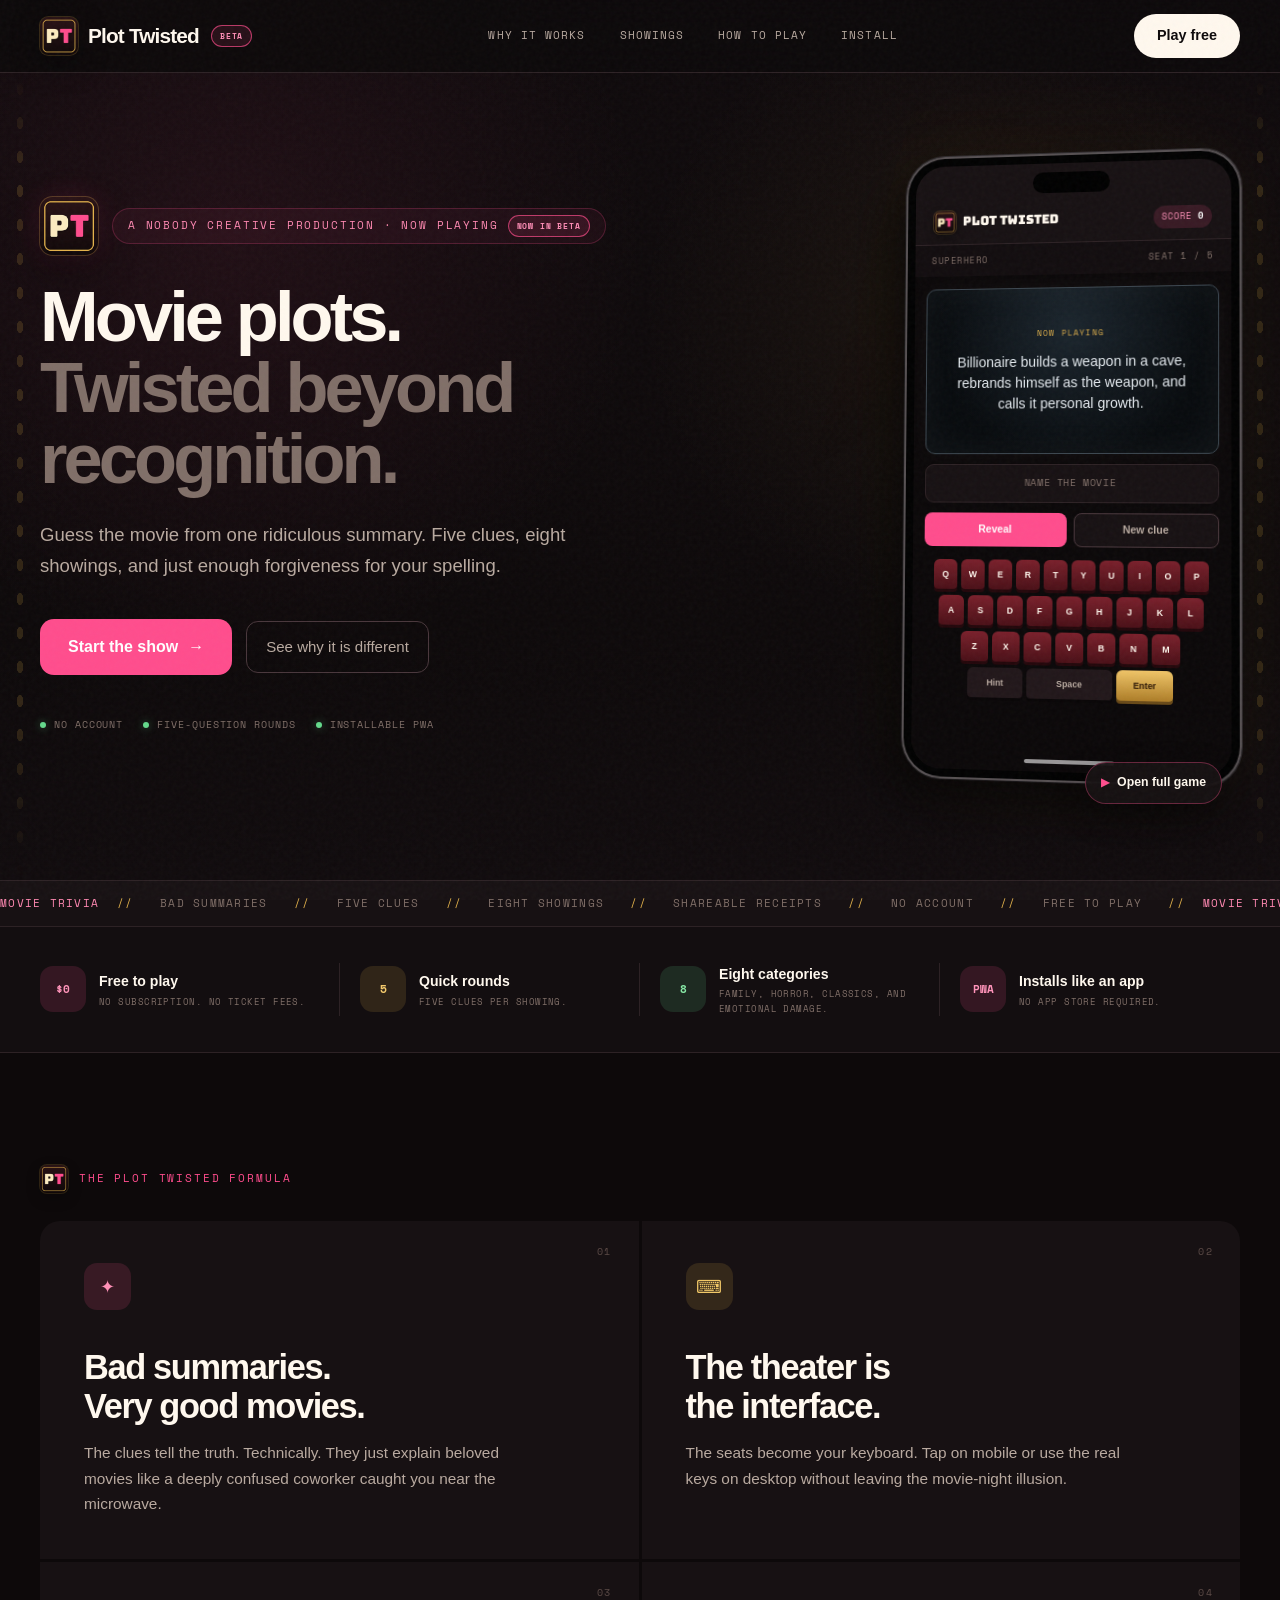
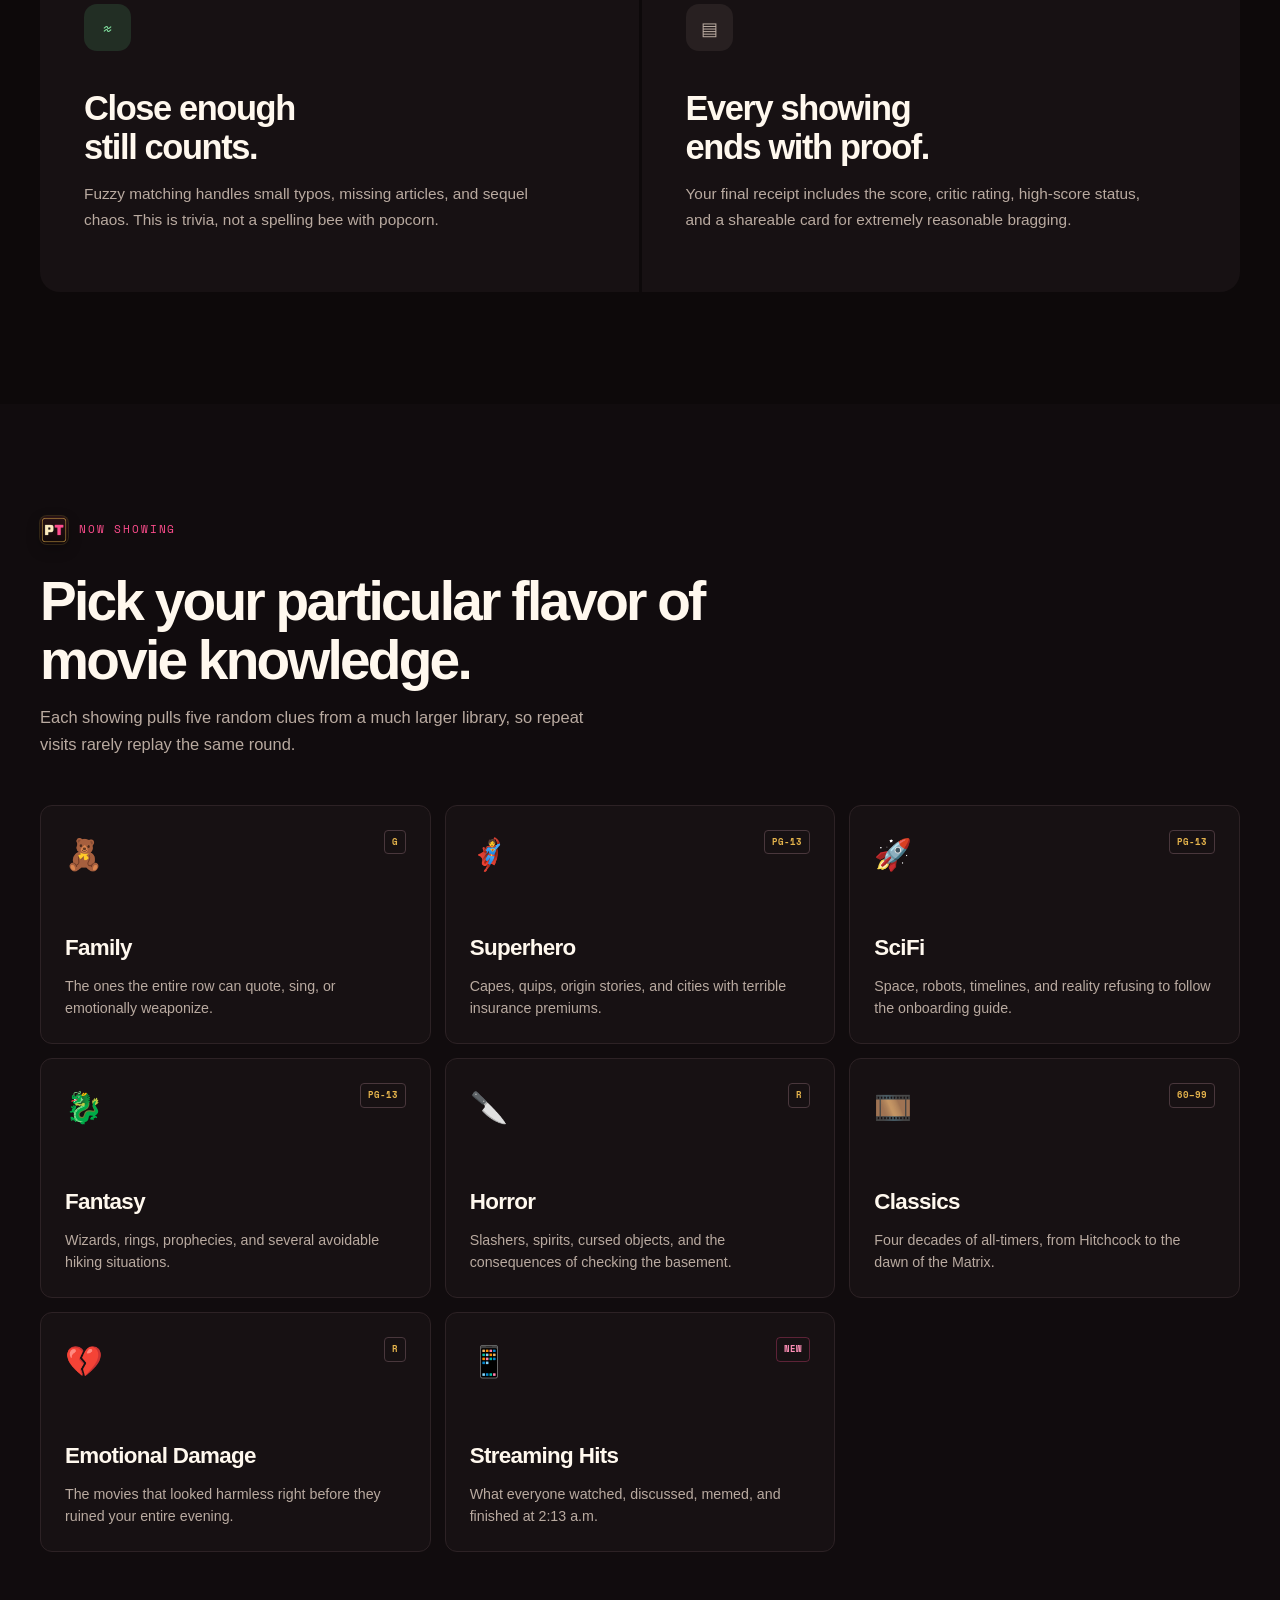
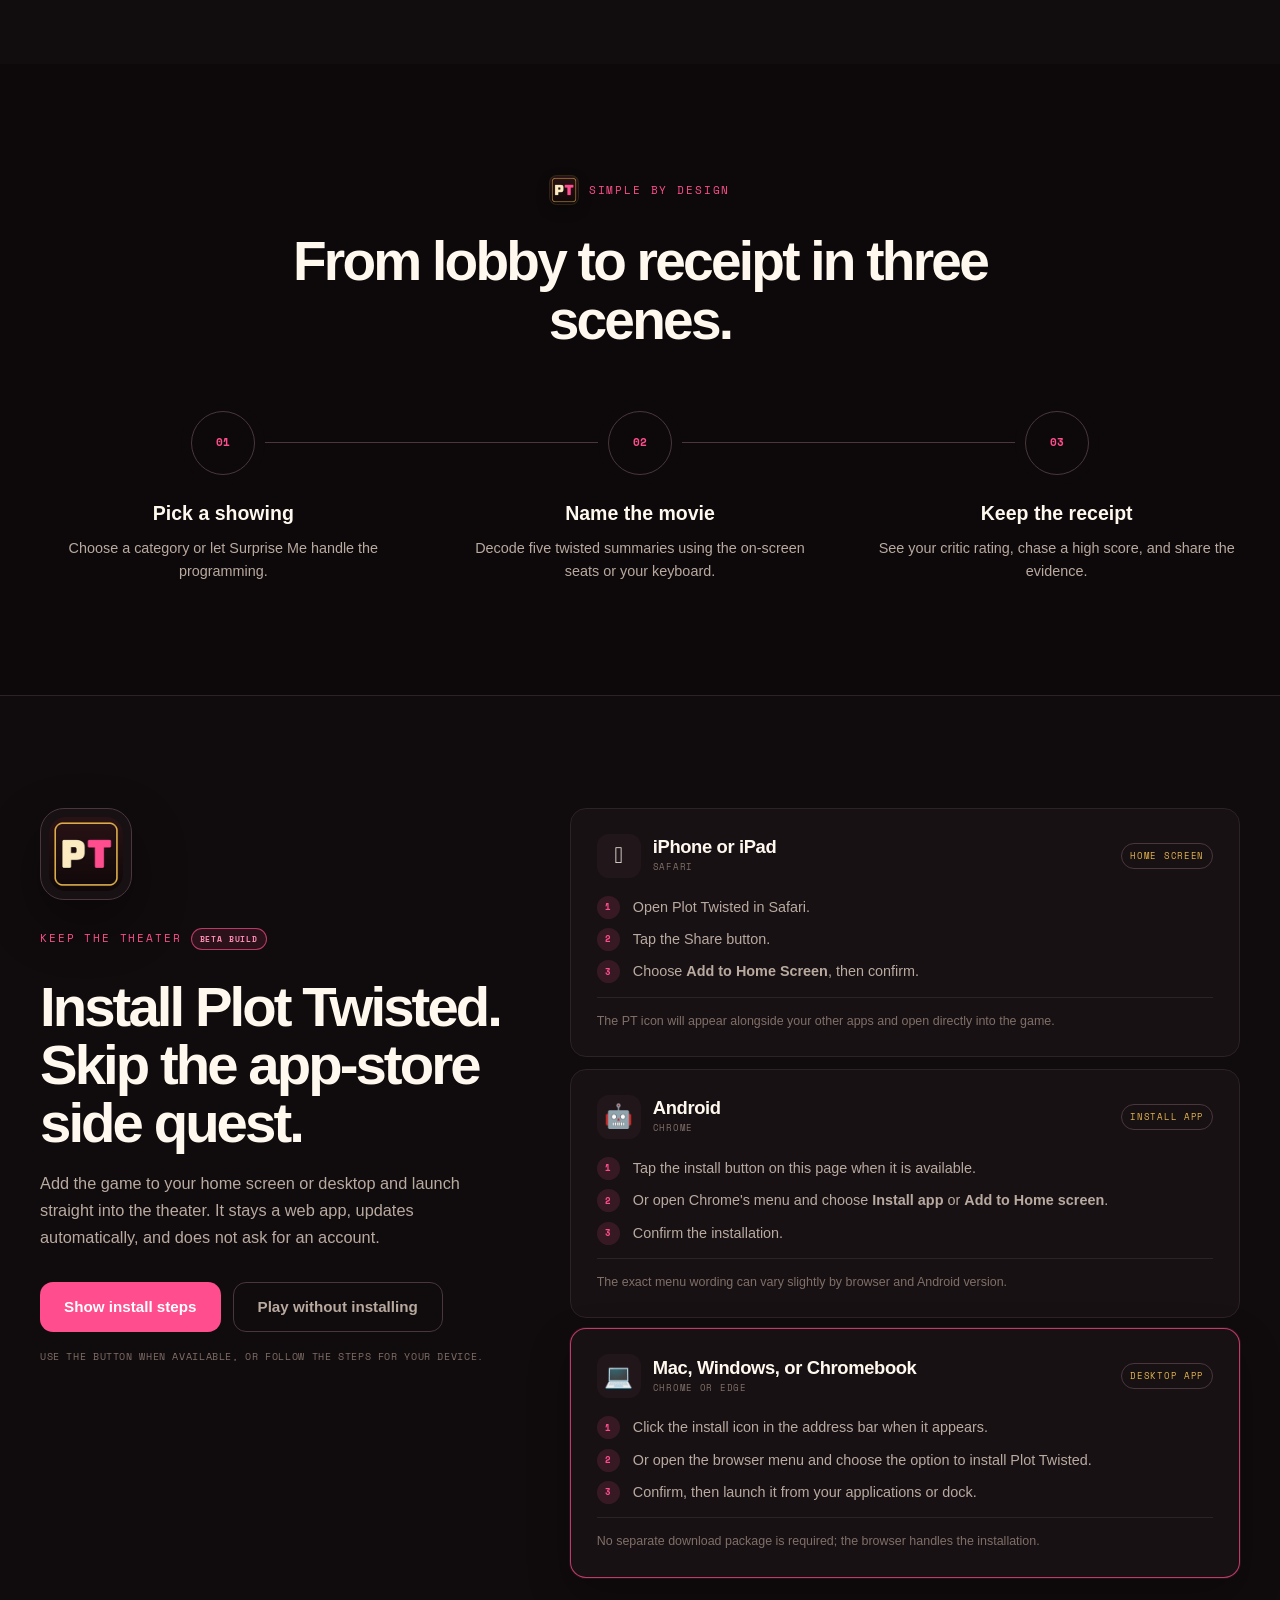
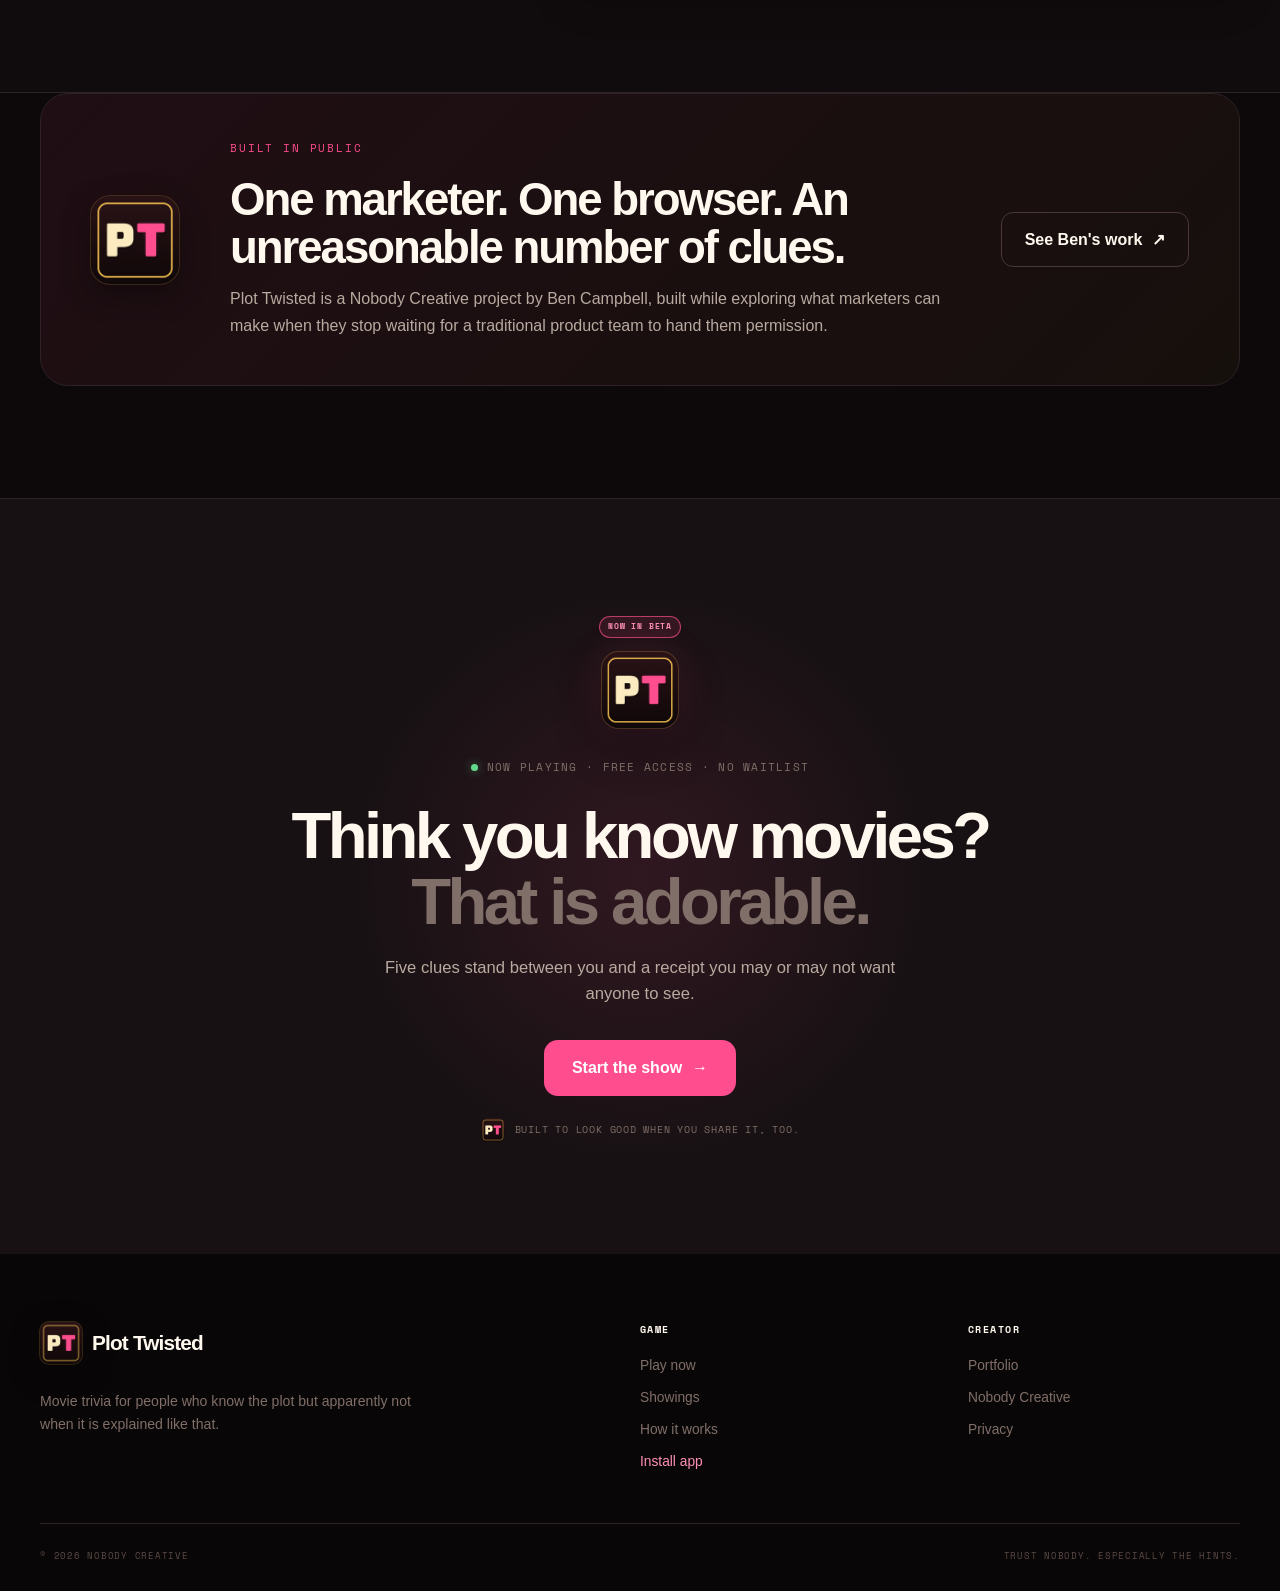
==== commit 7b2b8680: "Add Horror and Classics categories" ====
--- a/index.html
+++ b/index.html
@@ -4,7 +4,7 @@
   <meta charset="UTF-8">
   <meta name="viewport" content="width=device-width, initial-scale=1.0, viewport-fit=cover">
   <title>Plot Twisted — Movie Plots, Twisted Beyond Recognition</title>
-  <meta name="description" content="Guess the movie from one ridiculous plot summary. Six categories, five-question rounds, and no account required.">
+  <meta name="description" content="Guess the movie from one ridiculous plot summary. Eight categories, five-question rounds, and no account required.">
   <meta name="theme-color" content="#0d090a">
   <link rel="canonical" href="https://plot-twisted.netlify.app/">
 
@@ -12,9 +12,9 @@
   <meta property="og:site_name" content="Plot Twisted">
   <meta property="og:url" content="https://plot-twisted.netlify.app/">
   <meta property="og:title" content="Plot Twisted — The Movie Trivia Game">
-  <meta property="og:description" content="Guess the movie from one ridiculous summary. Five clues. Six showings. Trust nobody, especially the hints.">
-  <meta property="og:image" content="https://plot-twisted.netlify.app/social-preview.png?v=20260810-2308">
-  <meta property="og:image:secure_url" content="https://plot-twisted.netlify.app/social-preview.png?v=20260810-2308">
+  <meta property="og:description" content="Guess the movie from one ridiculous summary. Five clues. Eight showings. Trust nobody, especially the hints.">
+  <meta property="og:image" content="https://plot-twisted.netlify.app/plot-twisted-share-v2.png">
+  <meta property="og:image:secure_url" content="https://plot-twisted.netlify.app/plot-twisted-share-v2.png">
   <meta property="og:image:type" content="image/png">
   <meta property="og:image:width" content="1200">
   <meta property="og:image:height" content="630">
@@ -23,7 +23,7 @@
   <meta name="twitter:card" content="summary_large_image">
   <meta name="twitter:title" content="Plot Twisted — The Movie Trivia Game">
   <meta name="twitter:description" content="One ridiculous clue. One movie title. Try not to overthink it.">
-  <meta name="twitter:image" content="https://plot-twisted.netlify.app/social-preview.png?v=20260810-2308">
+  <meta name="twitter:image" content="https://plot-twisted.netlify.app/plot-twisted-share-v2.png">
   <meta name="twitter:image:alt" content="Plot Twisted movie trivia social card with the game branding, category icons, and a phone mockup showing a twisted movie clue.">
 
   <link rel="manifest" href="./manifest.webmanifest">
@@ -65,7 +65,7 @@
             <div class="eyebrow">A Nobody Creative production · Now playing</div>
           </div>
           <h1>Movie plots.<br><span class="muted">Twisted beyond recognition.</span></h1>
-          <p class="hero-sub">Guess the movie from one ridiculous summary. Five clues, six showings, and just enough forgiveness for your spelling.</p>
+          <p class="hero-sub">Guess the movie from one ridiculous summary. Five clues, eight showings, and just enough forgiveness for your spelling.</p>
           <div class="hero-actions">
             <a class="btn-primary game-link" href="./play">Start the show <span aria-hidden="true">→</span></a>
             <a class="btn-ghost" href="#why">See why it is different</a>
@@ -114,8 +114,8 @@
 
     <div class="marquee" aria-hidden="true">
       <div class="marquee-track">
-        <div class="marquee-item"><span>Movie trivia</span><i>//</i> Bad summaries <i>//</i> Five clues <i>//</i> Six showings <i>//</i> Shareable receipts <i>//</i> No account <i>//</i> Free to play <i>//</i></div>
-        <div class="marquee-item"><span>Movie trivia</span><i>//</i> Bad summaries <i>//</i> Five clues <i>//</i> Six showings <i>//</i> Shareable receipts <i>//</i> No account <i>//</i> Free to play <i>//</i></div>
+        <div class="marquee-item"><span>Movie trivia</span><i>//</i> Bad summaries <i>//</i> Five clues <i>//</i> Eight showings <i>//</i> Shareable receipts <i>//</i> No account <i>//</i> Free to play <i>//</i></div>
+        <div class="marquee-item"><span>Movie trivia</span><i>//</i> Bad summaries <i>//</i> Five clues <i>//</i> Eight showings <i>//</i> Shareable receipts <i>//</i> No account <i>//</i> Free to play <i>//</i></div>
       </div>
     </div>
 
@@ -123,7 +123,7 @@
       <div class="container proof-grid">
         <article class="proof-item"><div class="proof-icon proof-icon-pink" aria-hidden="true">$0</div><div><strong>Free to play</strong><span>No subscription. No ticket fees.</span></div></article>
         <article class="proof-item"><div class="proof-icon proof-icon-gold" aria-hidden="true">5</div><div><strong>Quick rounds</strong><span>Five clues per showing.</span></div></article>
-        <article class="proof-item"><div class="proof-icon proof-icon-green" aria-hidden="true">6</div><div><strong>Six categories</strong><span>Family to emotional damage.</span></div></article>
+        <article class="proof-item"><div class="proof-icon proof-icon-green" aria-hidden="true">8</div><div><strong>Eight categories</strong><span>Family, horror, classics, and emotional damage.</span></div></article>
         <article class="proof-item"><div class="proof-icon proof-icon-pink" aria-hidden="true">PWA</div><div><strong>Installs like an app</strong><span>No app store required.</span></div></article>
       </div>
     </section>
@@ -148,6 +148,8 @@
           <article class="showing-card"><div class="showing-top"><span class="showing-emoji">🦸</span><span class="showing-rating">PG-13</span></div><h3>Superhero</h3><p>Capes, quips, origin stories, and cities with terrible insurance premiums.</p></article>
           <article class="showing-card"><div class="showing-top"><span class="showing-emoji">🚀</span><span class="showing-rating">PG-13</span></div><h3>SciFi</h3><p>Space, robots, timelines, and reality refusing to follow the onboarding guide.</p></article>
           <article class="showing-card"><div class="showing-top"><span class="showing-emoji">🐉</span><span class="showing-rating">PG-13</span></div><h3>Fantasy</h3><p>Wizards, rings, prophecies, and several avoidable hiking situations.</p></article>
+          <article class="showing-card"><div class="showing-top"><span class="showing-emoji">🔪</span><span class="showing-rating">R</span></div><h3>Horror</h3><p>Slashers, spirits, cursed objects, and the consequences of checking the basement.</p></article>
+          <article class="showing-card"><div class="showing-top"><span class="showing-emoji">🎞️</span><span class="showing-rating">60–99</span></div><h3>Classics</h3><p>Four decades of all-timers, from Hitchcock to the dawn of the Matrix.</p></article>
           <article class="showing-card"><div class="showing-top"><span class="showing-emoji">💔</span><span class="showing-rating">R</span></div><h3>Emotional Damage</h3><p>The movies that looked harmless right before they ruined your entire evening.</p></article>
           <article class="showing-card"><div class="showing-top"><span class="showing-emoji">📱</span><span class="showing-rating new">NEW</span></div><h3>Streaming Hits</h3><p>What everyone watched, discussed, memed, and finished at 2:13 a.m.</p></article>
         </div>
@@ -249,4 +251,4 @@
 
   <script src="./landing-v4.js"></script>
 </body>
-</html>
+</html>
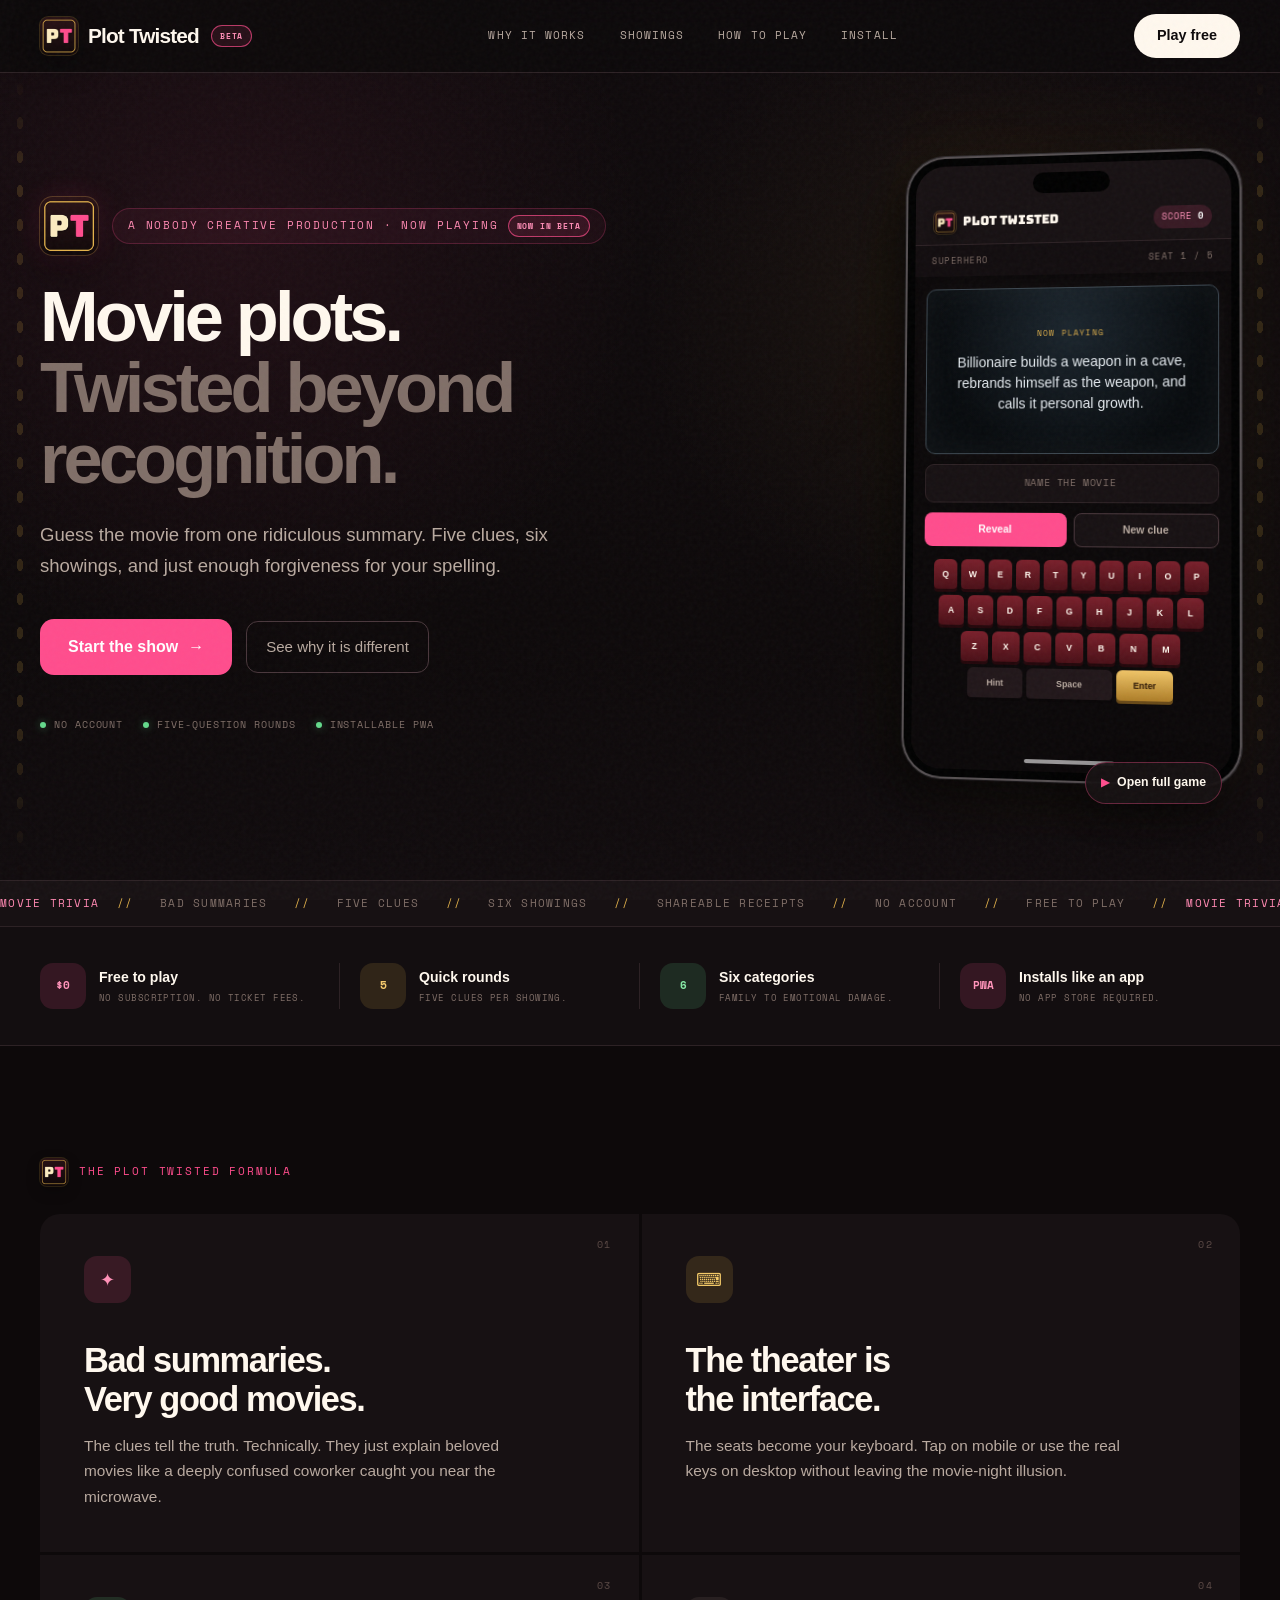
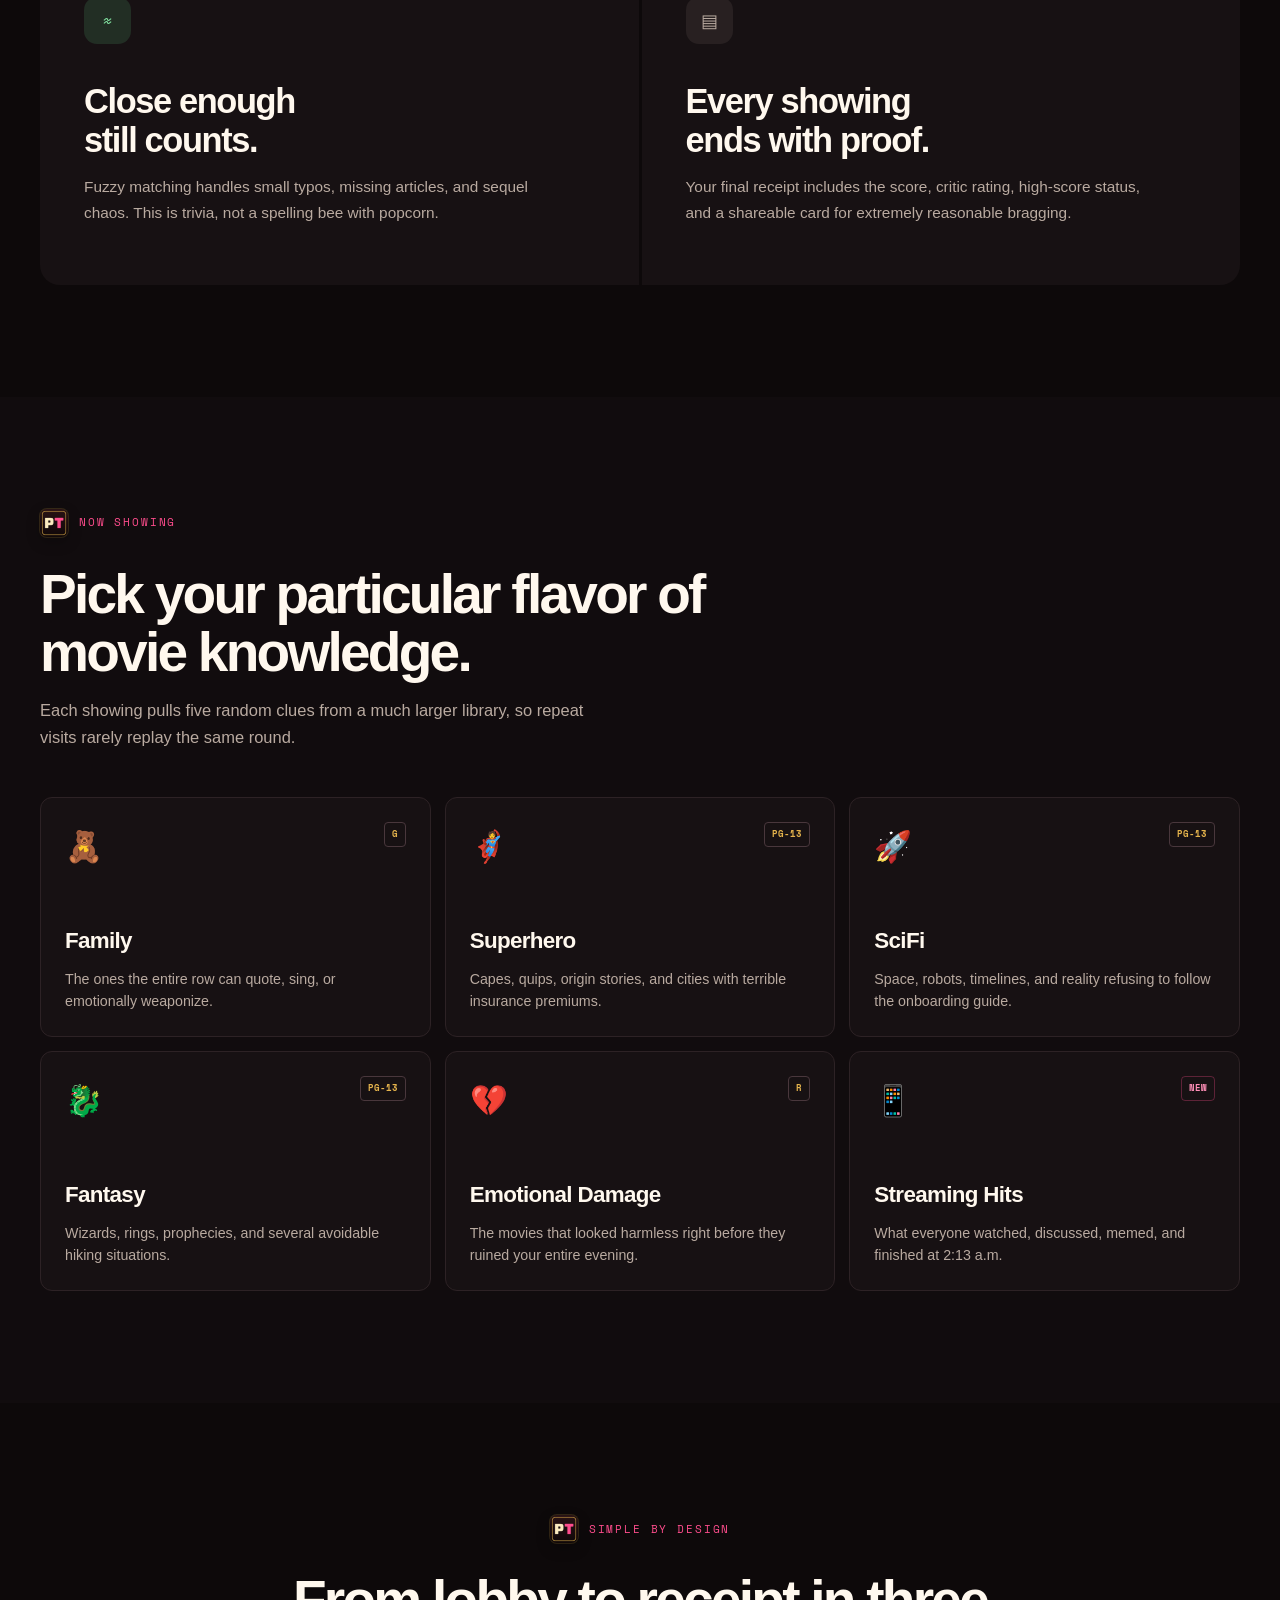
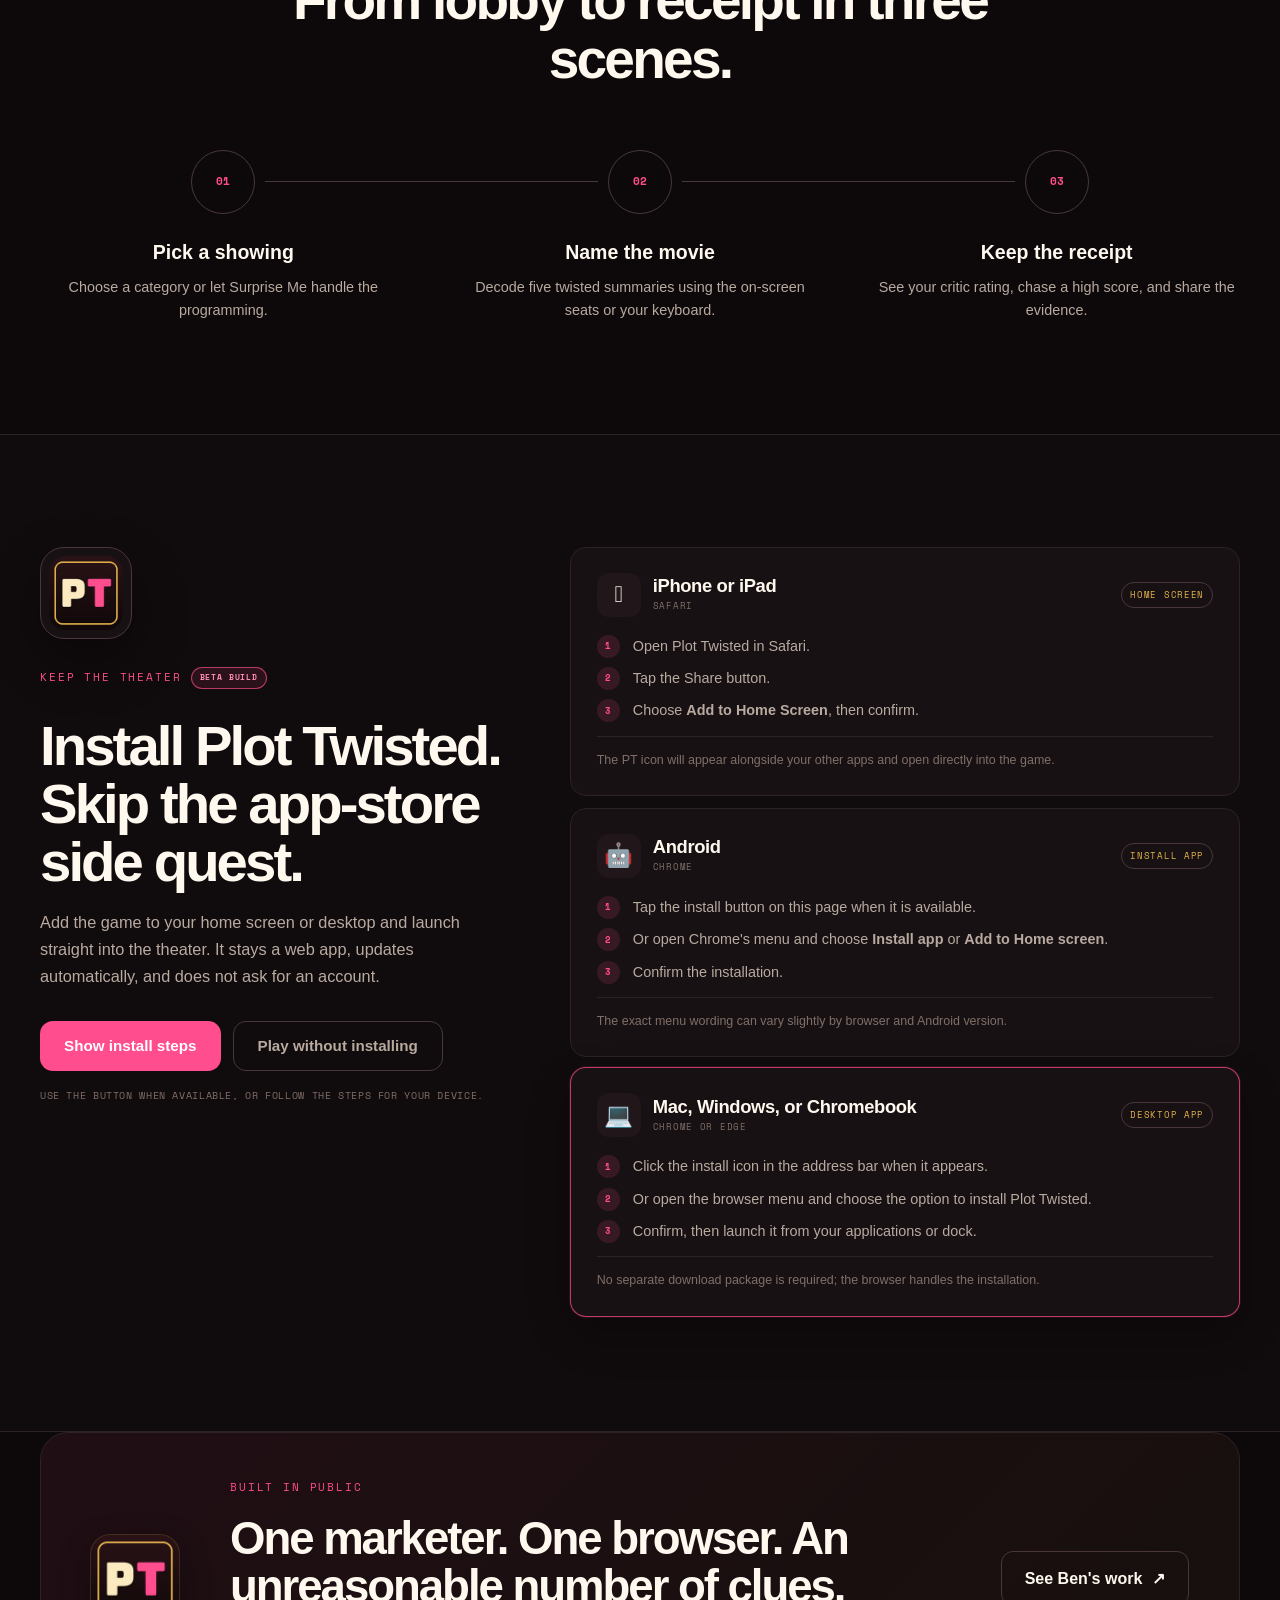
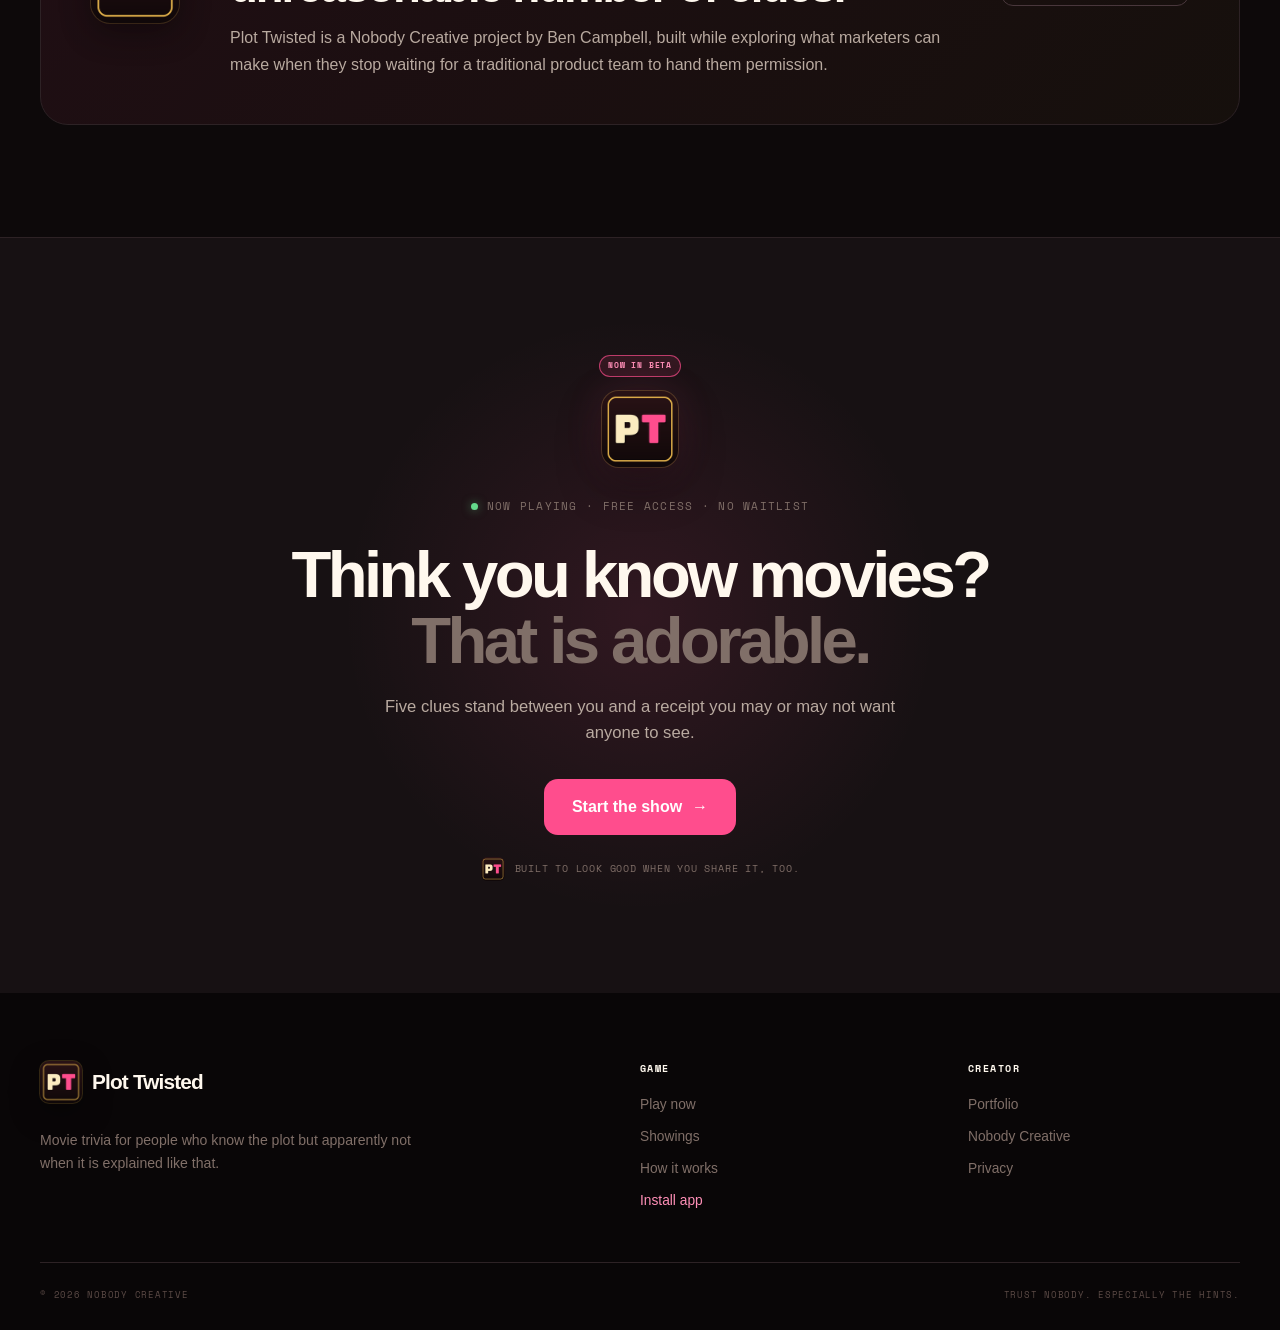
==== commit aebdb6e4: "Organize production assets and archive legacy files" ====
--- a/index.html
+++ b/index.html
@@ -4,7 +4,7 @@
   <meta charset="UTF-8">
   <meta name="viewport" content="width=device-width, initial-scale=1.0, viewport-fit=cover">
   <title>Plot Twisted — Movie Plots, Twisted Beyond Recognition</title>
-  <meta name="description" content="Guess the movie from one ridiculous plot summary. Eight categories, five-question rounds, and no account required.">
+  <meta name="description" content="Guess the movie from one ridiculous plot summary. Six categories, five-question rounds, and no account required.">
   <meta name="theme-color" content="#0d090a">
   <link rel="canonical" href="https://plot-twisted.netlify.app/">
 
@@ -12,9 +12,9 @@
   <meta property="og:site_name" content="Plot Twisted">
   <meta property="og:url" content="https://plot-twisted.netlify.app/">
   <meta property="og:title" content="Plot Twisted — The Movie Trivia Game">
-  <meta property="og:description" content="Guess the movie from one ridiculous summary. Five clues. Eight showings. Trust nobody, especially the hints.">
-  <meta property="og:image" content="https://plot-twisted.netlify.app/plot-twisted-share-v2.png">
-  <meta property="og:image:secure_url" content="https://plot-twisted.netlify.app/plot-twisted-share-v2.png">
+  <meta property="og:description" content="Guess the movie from one ridiculous summary. Five clues. Six showings. Trust nobody, especially the hints.">
+  <meta property="og:image" content="https://plot-twisted.netlify.app/assets/images/social-share.png">
+  <meta property="og:image:secure_url" content="https://plot-twisted.netlify.app/assets/images/social-share.png">
   <meta property="og:image:type" content="image/png">
   <meta property="og:image:width" content="1200">
   <meta property="og:image:height" content="630">
@@ -23,26 +23,23 @@
   <meta name="twitter:card" content="summary_large_image">
   <meta name="twitter:title" content="Plot Twisted — The Movie Trivia Game">
   <meta name="twitter:description" content="One ridiculous clue. One movie title. Try not to overthink it.">
-  <meta name="twitter:image" content="https://plot-twisted.netlify.app/plot-twisted-share-v2.png">
+  <meta name="twitter:image" content="https://plot-twisted.netlify.app/assets/images/social-share.png">
   <meta name="twitter:image:alt" content="Plot Twisted movie trivia social card with the game branding, category icons, and a phone mockup showing a twisted movie clue.">
 
   <link rel="manifest" href="./manifest.webmanifest">
-  <link rel="icon" type="image/png" sizes="192x192" href="./icon-192.png">
-  <link rel="apple-touch-icon" href="./apple-touch-icon-180.png">
+  <link rel="icon" type="image/png" sizes="192x192" href="./assets/images/icon-192.png">
+  <link rel="apple-touch-icon" href="./assets/images/apple-touch-icon-180.png">
   <link rel="preconnect" href="https://fonts.googleapis.com">
   <link rel="preconnect" href="https://fonts.gstatic.com" crossorigin>
   <link href="https://fonts.googleapis.com/css2?family=Bungee&family=DM+Sans:opsz,wght@9..40,300;9..40,400;9..40,500;9..40,600&family=Space+Grotesk:wght@400;500;600;700&family=Space+Mono:wght@400;700&display=swap" rel="stylesheet">
   <style>html,body{margin:0;background:#0d090a;color:#fff8ee}body{font-family:"DM Sans",sans-serif}.site-nav{min-height:72px}.hero{min-height:760px}</style>
-  <link rel="stylesheet" href="./landing-v2.css">
-  <link rel="stylesheet" href="./brand-icons.css">
-  <link rel="stylesheet" href="./landing-v3.css">
-  <link rel="stylesheet" href="./install.css">
+  <link rel="stylesheet" href="./assets/css/landing.css">
 </head>
 <body>
   <nav class="site-nav" aria-label="Main navigation">
     <div class="container nav-inner">
       <a class="nav-logo" href="#top" aria-label="Plot Twisted home">
-        <img class="brand-icon brand-icon-nav" src="./icon-192.png" alt="" width="38" height="38">
+        <img class="brand-icon brand-icon-nav" src="./assets/images/icon-192.png" alt="" width="38" height="38">
         <span>Plot Twisted</span>
       </a>
       <div class="nav-links">
@@ -61,11 +58,11 @@
       <div class="container hero-inner">
         <div class="hero-content">
           <div class="hero-brandline">
-            <img class="brand-icon brand-icon-hero" src="./icon-192.png" alt="Plot Twisted PT icon" width="58" height="58">
+            <img class="brand-icon brand-icon-hero" src="./assets/images/icon-192.png" alt="Plot Twisted PT icon" width="58" height="58">
             <div class="eyebrow">A Nobody Creative production · Now playing</div>
           </div>
           <h1>Movie plots.<br><span class="muted">Twisted beyond recognition.</span></h1>
-          <p class="hero-sub">Guess the movie from one ridiculous summary. Five clues, eight showings, and just enough forgiveness for your spelling.</p>
+          <p class="hero-sub">Guess the movie from one ridiculous summary. Five clues, six showings, and just enough forgiveness for your spelling.</p>
           <div class="hero-actions">
             <a class="btn-primary game-link" href="./play">Start the show <span aria-hidden="true">→</span></a>
             <a class="btn-ghost" href="#why">See why it is different</a>
@@ -82,7 +79,7 @@
             <div class="mockup-frame">
               <div class="mockup-screen">
                 <div class="mockup-topbar">
-                  <span class="mockup-logo"><img class="brand-icon brand-icon-mockup" src="./icon-192.png" alt="" width="23" height="23">Plot Twisted</span>
+                  <span class="mockup-logo"><img class="brand-icon brand-icon-mockup" src="./assets/images/icon-192.png" alt="" width="23" height="23">Plot Twisted</span>
                   <span class="mockup-score">Score <b id="demoScore">0</b></span>
                 </div>
                 <div class="mockup-meta"><span id="demoCategory">Superhero</span><span>Seat 1 / 5</span></div>
@@ -114,8 +111,8 @@
 
     <div class="marquee" aria-hidden="true">
       <div class="marquee-track">
-        <div class="marquee-item"><span>Movie trivia</span><i>//</i> Bad summaries <i>//</i> Five clues <i>//</i> Eight showings <i>//</i> Shareable receipts <i>//</i> No account <i>//</i> Free to play <i>//</i></div>
-        <div class="marquee-item"><span>Movie trivia</span><i>//</i> Bad summaries <i>//</i> Five clues <i>//</i> Eight showings <i>//</i> Shareable receipts <i>//</i> No account <i>//</i> Free to play <i>//</i></div>
+        <div class="marquee-item"><span>Movie trivia</span><i>//</i> Bad summaries <i>//</i> Five clues <i>//</i> Six showings <i>//</i> Shareable receipts <i>//</i> No account <i>//</i> Free to play <i>//</i></div>
+        <div class="marquee-item"><span>Movie trivia</span><i>//</i> Bad summaries <i>//</i> Five clues <i>//</i> Six showings <i>//</i> Shareable receipts <i>//</i> No account <i>//</i> Free to play <i>//</i></div>
       </div>
     </div>
 
@@ -123,14 +120,14 @@
       <div class="container proof-grid">
         <article class="proof-item"><div class="proof-icon proof-icon-pink" aria-hidden="true">$0</div><div><strong>Free to play</strong><span>No subscription. No ticket fees.</span></div></article>
         <article class="proof-item"><div class="proof-icon proof-icon-gold" aria-hidden="true">5</div><div><strong>Quick rounds</strong><span>Five clues per showing.</span></div></article>
-        <article class="proof-item"><div class="proof-icon proof-icon-green" aria-hidden="true">8</div><div><strong>Eight categories</strong><span>Family, horror, classics, and emotional damage.</span></div></article>
+        <article class="proof-item"><div class="proof-icon proof-icon-green" aria-hidden="true">6</div><div><strong>Six categories</strong><span>Family to emotional damage.</span></div></article>
         <article class="proof-item"><div class="proof-icon proof-icon-pink" aria-hidden="true">PWA</div><div><strong>Installs like an app</strong><span>No app store required.</span></div></article>
       </div>
     </section>
 
     <section class="section" id="why">
       <div class="container">
-        <div class="reveal"><div class="section-label section-label-branded"><img class="brand-icon brand-icon-label" src="./icon-192.png" alt="" loading="lazy" width="28" height="28">The Plot Twisted formula</div></div>
+        <div class="reveal"><div class="section-label section-label-branded"><img class="brand-icon brand-icon-label" src="./assets/images/icon-192.png" alt="" loading="lazy" width="28" height="28">The Plot Twisted formula</div></div>
         <div class="manifesto-grid reveal">
           <article class="manifesto-card"><span class="manifesto-number">01</span><div class="manifesto-icon manifesto-icon-pink" aria-hidden="true">✦</div><h2>Bad summaries.<br>Very good movies.</h2><p>The clues tell the truth. Technically. They just explain beloved movies like a deeply confused coworker caught you near the microwave.</p></article>
           <article class="manifesto-card"><span class="manifesto-number">02</span><div class="manifesto-icon manifesto-icon-gold" aria-hidden="true">⌨</div><h2>The theater is<br>the interface.</h2><p>The seats become your keyboard. Tap on mobile or use the real keys on desktop without leaving the movie-night illusion.</p></article>
@@ -142,14 +139,12 @@
 
     <section class="showings-section" id="showings">
       <div class="container">
-        <div class="section-heading reveal"><div class="section-label section-label-branded"><img class="brand-icon brand-icon-label" src="./icon-192.png" alt="" loading="lazy" width="28" height="28">Now showing</div><h2>Pick your particular flavor of movie knowledge.</h2><p>Each showing pulls five random clues from a much larger library, so repeat visits rarely replay the same round.</p></div>
+        <div class="section-heading reveal"><div class="section-label section-label-branded"><img class="brand-icon brand-icon-label" src="./assets/images/icon-192.png" alt="" loading="lazy" width="28" height="28">Now showing</div><h2>Pick your particular flavor of movie knowledge.</h2><p>Each showing pulls five random clues from a much larger library, so repeat visits rarely replay the same round.</p></div>
         <div class="showings-grid reveal">
           <article class="showing-card"><div class="showing-top"><span class="showing-emoji">🧸</span><span class="showing-rating">G</span></div><h3>Family</h3><p>The ones the entire row can quote, sing, or emotionally weaponize.</p></article>
           <article class="showing-card"><div class="showing-top"><span class="showing-emoji">🦸</span><span class="showing-rating">PG-13</span></div><h3>Superhero</h3><p>Capes, quips, origin stories, and cities with terrible insurance premiums.</p></article>
           <article class="showing-card"><div class="showing-top"><span class="showing-emoji">🚀</span><span class="showing-rating">PG-13</span></div><h3>SciFi</h3><p>Space, robots, timelines, and reality refusing to follow the onboarding guide.</p></article>
           <article class="showing-card"><div class="showing-top"><span class="showing-emoji">🐉</span><span class="showing-rating">PG-13</span></div><h3>Fantasy</h3><p>Wizards, rings, prophecies, and several avoidable hiking situations.</p></article>
-          <article class="showing-card"><div class="showing-top"><span class="showing-emoji">🔪</span><span class="showing-rating">R</span></div><h3>Horror</h3><p>Slashers, spirits, cursed objects, and the consequences of checking the basement.</p></article>
-          <article class="showing-card"><div class="showing-top"><span class="showing-emoji">🎞️</span><span class="showing-rating">60–99</span></div><h3>Classics</h3><p>Four decades of all-timers, from Hitchcock to the dawn of the Matrix.</p></article>
           <article class="showing-card"><div class="showing-top"><span class="showing-emoji">💔</span><span class="showing-rating">R</span></div><h3>Emotional Damage</h3><p>The movies that looked harmless right before they ruined your entire evening.</p></article>
           <article class="showing-card"><div class="showing-top"><span class="showing-emoji">📱</span><span class="showing-rating new">NEW</span></div><h3>Streaming Hits</h3><p>What everyone watched, discussed, memed, and finished at 2:13 a.m.</p></article>
         </div>
@@ -158,7 +153,7 @@
 
     <section class="how-section" id="how">
       <div class="container">
-        <div class="section-heading centered reveal"><div class="section-label section-label-branded"><img class="brand-icon brand-icon-label" src="./icon-192.png" alt="" loading="lazy" width="28" height="28">Simple by design</div><h2>From lobby to receipt in three scenes.</h2></div>
+        <div class="section-heading centered reveal"><div class="section-label section-label-branded"><img class="brand-icon brand-icon-label" src="./assets/images/icon-192.png" alt="" loading="lazy" width="28" height="28">Simple by design</div><h2>From lobby to receipt in three scenes.</h2></div>
         <div class="steps-row reveal">
           <article class="step"><div class="step-circle">01</div><h3>Pick a showing</h3><p>Choose a category or let Surprise Me handle the programming.</p></article>
           <article class="step"><div class="step-circle">02</div><h3>Name the movie</h3><p>Decode five twisted summaries using the on-screen seats or your keyboard.</p></article>
@@ -170,7 +165,7 @@
     <section class="install-section" id="install">
       <div class="container install-shell">
         <div class="install-intro reveal">
-          <div class="install-icon-wrap"><img src="./icon-192.png" alt="Plot Twisted PT app icon" width="76" height="76"></div>
+          <div class="install-icon-wrap"><img src="./assets/images/icon-192.png" alt="Plot Twisted PT app icon" width="76" height="76"></div>
           <div class="section-label">Keep the theater</div>
           <h2>Install Plot Twisted. Skip the app-store side quest.</h2>
           <p>Add the game to your home screen or desktop and launch straight into the theater. It stays a web app, updates automatically, and does not ask for an account.</p>
@@ -225,30 +220,30 @@
     </section>
 
     <section class="builder-section">
-      <div class="container"><div class="builder-inner reveal"><img class="brand-icon brand-icon-builder" src="./icon-192.png" alt="Plot Twisted PT icon" loading="lazy" width="88" height="88"><div class="builder-copy"><div class="section-label">Built in public</div><h2>One marketer. One browser. An unreasonable number of clues.</h2><p>Plot Twisted is a Nobody Creative project by Ben Campbell, built while exploring what marketers can make when they stop waiting for a traditional product team to hand them permission.</p></div><a class="builder-btn" href="https://bencampbell.netlify.app/" target="_blank" rel="noopener noreferrer">See Ben's work <span aria-hidden="true">↗</span></a></div></div>
+      <div class="container"><div class="builder-inner reveal"><img class="brand-icon brand-icon-builder" src="./assets/images/icon-192.png" alt="Plot Twisted PT icon" loading="lazy" width="88" height="88"><div class="builder-copy"><div class="section-label">Built in public</div><h2>One marketer. One browser. An unreasonable number of clues.</h2><p>Plot Twisted is a Nobody Creative project by Ben Campbell, built while exploring what marketers can make when they stop waiting for a traditional product team to hand them permission.</p></div><a class="builder-btn" href="https://bencampbell.netlify.app/" target="_blank" rel="noopener noreferrer">See Ben's work <span aria-hidden="true">↗</span></a></div></div>
     </section>
 
     <section class="cta-section">
       <div class="container cta-inner reveal">
-        <img class="brand-icon brand-icon-cta" src="./icon-192.png" alt="Plot Twisted PT icon" loading="lazy" width="76" height="76">
+        <img class="brand-icon brand-icon-cta" src="./assets/images/icon-192.png" alt="Plot Twisted PT icon" loading="lazy" width="76" height="76">
         <div class="beta-eyebrow"><span></span>Now playing · Free access · No waitlist</div>
         <h2>Think you know movies?<br><span>That is adorable.</span></h2>
         <p>Five clues stand between you and a receipt you may or may not want anyone to see.</p>
         <a class="cta-button game-link" href="./play">Start the show <span aria-hidden="true">→</span></a>
-        <div class="share-note"><img src="./icon-192.png" alt="" width="24" height="24">Built to look good when you share it, too.</div>
+        <div class="share-note"><img src="./assets/images/icon-192.png" alt="" width="24" height="24">Built to look good when you share it, too.</div>
       </div>
     </section>
   </main>
 
   <footer>
     <div class="container footer-grid">
-      <div class="footer-brand"><a class="nav-logo" href="#top"><img class="brand-icon brand-icon-footer" src="./icon-192.png" alt="" loading="lazy" width="42" height="42"><span>Plot Twisted</span></a><p>Movie trivia for people who know the plot but apparently not when it is explained like that.</p></div>
+      <div class="footer-brand"><a class="nav-logo" href="#top"><img class="brand-icon brand-icon-footer" src="./assets/images/icon-192.png" alt="" loading="lazy" width="42" height="42"><span>Plot Twisted</span></a><p>Movie trivia for people who know the plot but apparently not when it is explained like that.</p></div>
       <div class="footer-col"><h4>Game</h4><a class="game-link" href="./play">Play now</a><a href="#showings">Showings</a><a href="#how">How it works</a><a class="install-footer-link" href="#install">Install app</a></div>
       <div class="footer-col"><h4>Creator</h4><a href="https://bencampbell.netlify.app/" target="_blank" rel="noopener noreferrer">Portfolio</a><a href="https://nobody-creative.beehiiv.com/" target="_blank" rel="noopener noreferrer">Nobody Creative</a><a href="./privacy">Privacy</a></div>
     </div>
     <div class="container footer-bottom"><span>© <span id="year"></span> Nobody Creative</span><span>Trust nobody. Especially the hints.</span></div>
   </footer>
 
-  <script src="./landing-v4.js"></script>
+  <script src="./assets/js/landing.js"></script>
 </body>
-</html>+</html>
--- a/assets/css/landing.css
+++ b/assets/css/landing.css
@@ -0,0 +1,395 @@
+/* Plot Twisted landing page styles. Consolidated in cascade order. */
+
+:root {
+  --bg:#0d090a;
+  --surface:#171113;
+  --surface-2:#21171a;
+  --border:#2d2225;
+  --border-2:#49373c;
+  --ink:#fff8ee;
+  --ink-mid:#b9aaa0;
+  --ink-muted:#806f68;
+  --ink-faint:#5c4b47;
+  --pink:#ff4d8d;
+  --pink-soft:rgba(255,77,141,.14);
+  --gold:#e4b34c;
+  --gold-soft:rgba(228,179,76,.14);
+  --green:#64d98b;
+  --green-soft:rgba(100,217,139,.14);
+  --font-display:"Space Grotesk",sans-serif;
+  --font-body:"DM Sans",sans-serif;
+  --font-mono:"Space Mono",monospace;
+  --radius:12px;
+  --radius-lg:20px;
+  --radius-xl:28px;
+}
+
+*,*::before,*::after{box-sizing:border-box;margin:0;padding:0}
+html{scroll-behavior:smooth;font-size:16px;background:var(--bg)}
+body{min-height:100vh;overflow-x:hidden;color:var(--ink);background:var(--bg);font-family:var(--font-body);line-height:1.6;-webkit-font-smoothing:antialiased}
+body::before{content:"";position:fixed;inset:0;z-index:9999;pointer-events:none;opacity:.035;background-image:url("data:image/svg+xml,%3Csvg viewBox='0 0 256 256' xmlns='http://www.w3.org/2000/svg'%3E%3Cfilter id='n'%3E%3CfeTurbulence type='fractalNoise' baseFrequency='.85' numOctaves='4' stitchTiles='stitch'/%3E%3C/filter%3E%3Crect width='100%25' height='100%25' filter='url(%23n)'/%3E%3C/svg%3E")}
+a{color:inherit;text-decoration:none}
+button{font:inherit}
+.container{width:min(100% - 48px,1200px);margin:0 auto}
+.section{padding:112px 0}
+
+.site-nav{position:fixed;inset:0 0 auto;z-index:100;border-bottom:1px solid var(--border);background:rgba(13,9,10,.9);backdrop-filter:blur(14px);-webkit-backdrop-filter:blur(14px)}
+.nav-inner{height:72px;display:flex;align-items:center;justify-content:space-between;gap:28px}
+.nav-logo{display:inline-flex;align-items:center;gap:10px;font-family:var(--font-display);font-size:1.3rem;font-weight:700;letter-spacing:-.04em;white-space:nowrap}
+.nav-logo-icon{width:32px;height:32px;display:grid;place-items:center;flex:0 0 auto;border-radius:9px;background:linear-gradient(135deg,var(--pink),var(--gold));box-shadow:0 8px 24px rgba(255,77,141,.18)}
+.nav-logo-icon span{width:0;height:0;margin-left:2px;border-top:6px solid transparent;border-bottom:6px solid transparent;border-left:10px solid white}
+.nav-links{display:flex;align-items:center;gap:34px}
+.nav-links a{color:var(--ink-mid);font-family:var(--font-mono);font-size:.68rem;letter-spacing:.1em;text-transform:uppercase;transition:color .2s}
+.nav-links a:hover{color:var(--ink)}
+.nav-cta{padding:10px 23px;border-radius:999px;color:var(--bg);background:var(--ink);font-family:var(--font-display);font-size:.9rem;font-weight:700;white-space:nowrap;transition:color .2s,background .2s,transform .2s}
+.nav-cta:hover{color:white;background:var(--pink);transform:translateY(-2px)}
+
+.hero{position:relative;overflow:hidden;padding:150px 0 100px;border-bottom:1px solid var(--border)}
+.hero::before{content:"";position:absolute;width:720px;height:720px;left:-230px;top:40%;pointer-events:none;background:radial-gradient(circle,rgba(255,77,141,.11),transparent 68%)}
+.hero::after{content:"";position:absolute;width:520px;height:520px;right:-210px;top:16%;pointer-events:none;background:radial-gradient(circle,rgba(228,179,76,.07),transparent 70%)}
+.hero-inner{position:relative;z-index:2;display:grid;grid-template-columns:minmax(0,1fr) 340px;align-items:center;gap:clamp(56px,8vw,112px)}
+.hero-content{min-width:0;max-width:690px}
+.eyebrow{display:inline-flex;padding:6px 15px;margin-bottom:26px;border:1px solid rgba(255,77,141,.22);border-radius:999px;color:#ff89b2;background:rgba(255,77,141,.055);font-family:var(--font-mono);font-size:.67rem;letter-spacing:.17em;text-transform:uppercase}
+.hero h1{max-width:740px;margin-bottom:25px;font-family:var(--font-display);font-size:clamp(3rem,5.5vw,5rem);font-weight:700;line-height:1.01;letter-spacing:-.055em}
+.hero h1 .muted{color:var(--ink-muted)}
+.hero-sub{max-width:555px;margin-bottom:38px;color:var(--ink-mid);font-size:1.16rem;font-weight:300;line-height:1.68}
+.hero-actions{display:flex;flex-wrap:wrap;align-items:center;gap:14px}
+.btn-primary,.cta-button{display:inline-flex;align-items:center;justify-content:center;gap:10px;padding:15px 28px;border-radius:14px;color:white;background:var(--pink);font-family:var(--font-display);font-size:1rem;font-weight:700;transition:transform .2s,box-shadow .2s}
+.btn-primary:hover,.cta-button:hover{transform:translateY(-2px);box-shadow:0 14px 30px -10px rgba(255,77,141,.66)}
+.btn-ghost{display:inline-flex;align-items:center;justify-content:center;padding:13px 19px;border:1px solid var(--border-2);border-radius:12px;color:var(--ink-mid);font-size:.94rem;font-weight:500;transition:color .2s,border-color .2s}
+.btn-ghost:hover{color:var(--ink);border-color:var(--ink-mid)}
+.hero-trust{display:flex;flex-wrap:wrap;gap:14px 20px;margin-top:42px}
+.trust-badge{display:inline-flex;align-items:center;gap:8px;color:var(--ink-muted);font-family:var(--font-mono);font-size:.64rem;letter-spacing:.09em;text-transform:uppercase}
+.trust-badge::before{content:"";width:6px;height:6px;border-radius:50%;background:var(--green);box-shadow:0 0 9px rgba(100,217,139,.45)}
+
+.hero-visual{width:340px;max-width:100%;justify-self:end}
+.mockup-wrap{perspective:1200px}
+.mockup-frame{position:relative;padding:10px;border-radius:40px;background:#020202;transform:rotateY(-7deg) rotateX(2deg);box-shadow:-18px 24px 52px rgba(0,0,0,.68),0 0 0 1px #363134,inset 0 0 0 2px #565052;transition:transform .5s ease}
+.mockup-frame:hover{transform:rotateY(-2deg) rotateX(1deg) translateY(-6px)}
+.mockup-frame::before{content:"";position:absolute;z-index:10;top:19px;left:50%;width:78px;height:21px;border-radius:16px;background:#000;transform:translateX(-50%)}
+.mockup-screen{position:relative;min-height:610px;overflow:hidden;display:flex;flex-direction:column;border-radius:30px;background:var(--surface)}
+.mockup-topbar{padding:46px 19px 11px;display:flex;align-items:center;justify-content:space-between;border-bottom:1px solid var(--border)}
+.mockup-logo{font-family:"Bungee",sans-serif;font-size:.8rem;color:var(--ink)}
+.mockup-score{padding:4px 8px;border-radius:999px;color:#ff92b9;background:var(--pink-soft);font-family:var(--font-mono);font-size:.56rem;text-transform:uppercase}
+.mockup-score b{color:white}
+.mockup-meta{display:flex;justify-content:space-between;padding:9px 17px;color:var(--ink-muted);background:#120d0f;font-family:var(--font-mono);font-size:.54rem;letter-spacing:.06em;text-transform:uppercase}
+.mockup-body{flex:1;padding:13px 12px 22px;background:#0b0809}
+.movie-screen{min-height:168px;display:flex;flex-direction:column;justify-content:center;padding:21px 17px;border:1px solid #3d4851;border-radius:10px;text-align:center;background:radial-gradient(circle at 50% 24%,#1b252d,#080b0e 70%);box-shadow:inset 0 0 38px rgba(223,233,242,.05),0 0 24px rgba(223,233,242,.04)}
+.screen-label{margin-bottom:12px;color:var(--gold);font-family:var(--font-mono);font-size:.52rem;letter-spacing:.14em;text-transform:uppercase}
+.movie-screen p{color:#e7edf2;font-size:.88rem;font-weight:500;line-height:1.47}
+.demo-answer{min-height:39px;display:grid;place-items:center;margin:10px 0;border:1px solid var(--border);border-radius:9px;color:var(--ink-muted);background:var(--surface);font-family:var(--font-mono);font-size:.63rem;letter-spacing:.06em;text-align:center;text-transform:uppercase}
+.demo-answer.revealed{color:var(--green);border-color:rgba(100,217,139,.35);background:var(--green-soft)}
+.demo-actions{display:grid;grid-template-columns:1fr 1fr;gap:7px;margin-bottom:13px}
+.demo-actions button{min-height:34px;cursor:pointer;border:1px solid var(--border-2);border-radius:8px;color:var(--ink-mid);background:var(--surface);font-family:var(--font-display);font-size:.66rem;font-weight:700}
+.demo-actions button:first-child{color:white;border-color:transparent;background:var(--pink)}
+.keyboard{display:flex;flex-direction:column;gap:6px}
+.key-row{display:flex;justify-content:center;gap:4px}
+.key-row span{width:24px;height:30px;display:grid;place-items:center;border-radius:6px 6px 4px 4px;color:var(--ink);background:linear-gradient(180deg,#7a202b,#4a1017);box-shadow:0 3px 0 #23070b;font-family:var(--font-display);font-size:.55rem;font-weight:700}
+.key-row.short span{width:26px}.key-row.shorter span{width:28px}
+.key-row.controls span{width:auto;min-width:56px;padding:0 7px;color:var(--ink-mid);background:var(--surface-2);box-shadow:0 3px 0 #090607}
+.key-row.controls span.wide{min-width:86px}.key-row.controls span.enter{color:#2c1705;background:linear-gradient(180deg,#f0c568,#ad7d27);box-shadow:0 3px 0 #684918}
+.mockup-home{position:absolute;bottom:8px;left:50%;width:90px;height:4px;border-radius:999px;background:rgba(255,255,255,.58);transform:translateX(-50%)}
+
+.marquee{overflow:hidden;border-bottom:1px solid var(--border);background:var(--surface);padding:14px 0}
+.marquee-track{display:flex;width:max-content;animation:marquee 34s linear infinite}
+.marquee-item{flex:none;color:var(--ink-muted);font-family:var(--font-mono);font-size:.66rem;letter-spacing:.12em;text-transform:uppercase;white-space:nowrap}
+.marquee-item span{color:#ff89b2}.marquee-item i{margin:0 18px;color:var(--gold);font-style:normal}
+
+.proof-strip{padding:36px 0;border-bottom:1px solid var(--border);background:#130e10}
+.proof-grid{display:grid;grid-template-columns:repeat(4,1fr)}
+.proof-item{display:flex;align-items:center;gap:13px;padding:0 20px;border-right:1px solid var(--border)}
+.proof-item:first-child{padding-left:0}.proof-item:last-child{padding-right:0;border-right:0}
+.proof-icon{width:46px;height:46px;flex:0 0 auto;display:grid;place-items:center;border-radius:13px;font-family:var(--font-mono);font-size:.66rem;font-weight:700}
+.proof-icon-pink{color:#ff94ba;background:var(--pink-soft)}.proof-icon-gold{color:#f4ca6d;background:var(--gold-soft)}.proof-icon-green{color:#86e7a5;background:var(--green-soft)}
+.proof-item div:last-child{display:flex;flex-direction:column;gap:2px}.proof-item strong{font-family:var(--font-display);font-size:.88rem;font-weight:600}.proof-item span{color:var(--ink-muted);font-family:var(--font-mono);font-size:.56rem;letter-spacing:.05em;text-transform:uppercase}.proof-divider{display:none}
+
+.section-label{margin-bottom:28px;color:var(--pink);font-family:var(--font-mono);font-size:.68rem;letter-spacing:.17em;text-transform:uppercase}
+.manifesto-grid{display:grid;grid-template-columns:1fr 1fr;gap:3px}
+.manifesto-card{position:relative;min-height:330px;padding:42px 44px;background:var(--surface)}
+.manifesto-card:nth-child(1){border-radius:var(--radius-lg) 0 0 0}.manifesto-card:nth-child(2){border-radius:0 var(--radius-lg) 0 0}.manifesto-card:nth-child(3){border-radius:0 0 0 var(--radius-lg)}.manifesto-card:nth-child(4){border-radius:0 0 var(--radius-lg) 0}
+.manifesto-number{position:absolute;top:23px;right:27px;color:var(--ink-faint);font-family:var(--font-mono);font-size:.62rem;letter-spacing:.14em}
+.manifesto-icon{width:47px;height:47px;display:grid;place-items:center;margin-bottom:38px;border-radius:13px;font-family:var(--font-mono);font-size:1.1rem}
+.manifesto-icon-pink{color:#ff91b7;background:var(--pink-soft)}.manifesto-icon-gold{color:#f2c968;background:var(--gold-soft)}.manifesto-icon-green{color:#82e3a1;background:var(--green-soft)}.manifesto-icon-muted{color:var(--ink-mid);background:rgba(185,170,160,.1)}
+.manifesto-card h2{margin-bottom:14px;font-family:var(--font-display);font-size:clamp(1.55rem,2.7vw,2.15rem);font-weight:700;line-height:1.13;letter-spacing:-.04em}
+.manifesto-card p{max-width:460px;color:var(--ink-mid);font-size:.96rem;font-weight:300;line-height:1.68}
+
+.showings-section{padding:112px 0;background:#110c0e}
+.section-heading{max-width:670px;margin-bottom:46px}.section-heading h2{margin-bottom:15px;font-family:var(--font-display);font-size:clamp(2.1rem,4.3vw,3.5rem);font-weight:700;line-height:1.06;letter-spacing:-.05em}.section-heading p{max-width:560px;color:var(--ink-mid);font-size:1.03rem;font-weight:300;line-height:1.66}
+.showings-grid{display:grid;grid-template-columns:repeat(3,1fr);gap:14px}.showing-card{min-height:238px;padding:24px;border:1px solid var(--border);border-radius:var(--radius);background:var(--surface);transition:transform .2s,border-color .2s,background .2s}.showing-card:hover{transform:translateY(-4px);border-color:var(--border-2);background:var(--surface-2)}
+.showing-top{display:flex;align-items:flex-start;justify-content:space-between;margin-bottom:52px}.showing-emoji{font-size:1.9rem}.showing-rating{padding:4px 7px;border:1px solid var(--border-2);border-radius:4px;color:var(--gold);font-family:var(--font-mono);font-size:.57rem;font-weight:700}.showing-rating.new{color:#ff8fb7;border-color:rgba(255,77,141,.3)}.showing-card h3{margin-bottom:9px;font-family:var(--font-display);font-size:1.4rem;font-weight:700;letter-spacing:-.03em}.showing-card p{color:var(--ink-mid);font-size:.89rem;font-weight:300;line-height:1.56}
+
+.how-section{padding:112px 0}.centered{max-width:760px;margin:0 auto 62px;text-align:center}.centered .section-label{display:flex;justify-content:center}.steps-row{position:relative;display:grid;grid-template-columns:repeat(3,1fr);gap:50px}.steps-row::before{content:"";position:absolute;top:31px;left:17%;right:17%;height:1px;background:var(--border-2)}.step{position:relative;z-index:2;text-align:center}.step-circle{width:64px;height:64px;display:grid;place-items:center;margin:0 auto 23px;border:1px solid var(--border-2);border-radius:50%;color:var(--pink);background:var(--bg);font-family:var(--font-mono);font-size:.68rem;font-weight:700;box-shadow:0 0 0 10px var(--bg)}.step h3{margin-bottom:8px;font-family:var(--font-display);font-size:1.22rem;font-weight:700}.step p{color:var(--ink-mid);font-size:.9rem;font-weight:300;line-height:1.58}
+
+.builder-section{padding:0 0 112px}.builder-inner{display:flex;align-items:center;justify-content:space-between;gap:40px;padding:46px 50px;border:1px solid var(--border);border-radius:var(--radius-xl);background:linear-gradient(135deg,rgba(255,77,141,.08),rgba(228,179,76,.045))}.builder-copy{max-width:720px}.builder-copy .section-label{margin-bottom:19px}.builder-copy h2{margin-bottom:13px;font-family:var(--font-display);font-size:clamp(1.9rem,3.8vw,2.85rem);line-height:1.06;letter-spacing:-.045em}.builder-copy p{color:var(--ink-mid);font-weight:300;line-height:1.68}.builder-btn{min-width:188px;display:inline-flex;align-items:center;justify-content:center;gap:10px;padding:14px 21px;border:1px solid var(--border-2);border-radius:12px;color:var(--ink);font-family:var(--font-display);font-weight:700;transition:border-color .2s,transform .2s}.builder-btn:hover{transform:translateY(-2px);border-color:var(--ink-mid)}
+
+.cta-section{position:relative;overflow:hidden;padding:112px 0;border-top:1px solid var(--border);text-align:center;background:var(--surface)}.cta-section::before{content:"";position:absolute;width:600px;height:600px;left:50%;top:50%;transform:translate(-50%,-50%);background:radial-gradient(circle,rgba(255,77,141,.11),transparent 70%)}.cta-inner{position:relative;z-index:2}.beta-eyebrow{display:inline-flex;align-items:center;gap:9px;margin-bottom:27px;color:var(--ink-muted);font-family:var(--font-mono);font-size:.66rem;letter-spacing:.12em;text-transform:uppercase}.beta-eyebrow span{width:7px;height:7px;border-radius:50%;background:var(--green);box-shadow:0 0 10px rgba(100,217,139,.5)}.cta-section h2{margin-bottom:19px;font-family:var(--font-display);font-size:clamp(2.4rem,5.1vw,4.45rem);line-height:1.02;letter-spacing:-.055em}.cta-section h2 span{color:var(--ink-muted)}.cta-section p{max-width:520px;margin:0 auto 32px;color:var(--ink-mid);font-size:1.04rem;font-weight:300}
+
+footer{padding:68px 0 28px;background:#090607}.footer-grid{display:grid;grid-template-columns:2fr 1fr 1fr;gap:56px;padding-bottom:50px}.footer-brand p{max-width:400px;margin-top:19px;color:var(--ink-muted);font-size:.88rem;line-height:1.62}.footer-col{display:flex;flex-direction:column;gap:10px}.footer-col h4{margin-bottom:7px;color:var(--ink);font-family:var(--font-mono);font-size:.64rem;letter-spacing:.14em;text-transform:uppercase}.footer-col a{color:var(--ink-muted);font-size:.86rem;transition:color .2s}.footer-col a:hover{color:var(--ink)}.footer-bottom{display:flex;justify-content:space-between;gap:20px;padding-top:24px;border-top:1px solid var(--border);color:var(--ink-faint);font-family:var(--font-mono);font-size:.59rem;letter-spacing:.08em;text-transform:uppercase}
+
+.reveal{opacity:0;transform:translateY(18px);transition:opacity .6s ease,transform .6s ease}.reveal.in{opacity:1;transform:translateY(0)}
+@keyframes marquee{to{transform:translateX(-50%)}}
+
+@media(max-width:1000px){
+  .hero-inner{grid-template-columns:minmax(0,1fr) 300px;gap:48px}.hero-visual{width:300px}.mockup-screen{min-height:560px}
+  .proof-grid{grid-template-columns:1fr 1fr;gap:26px 0}.proof-item:nth-child(2){border-right:0}.proof-item:nth-child(n+3){padding-top:26px;border-top:1px solid var(--border)}
+}
+@media(max-width:820px){
+  .nav-links{display:none}.hero{padding-top:120px}.hero-inner{grid-template-columns:1fr}.hero-content{max-width:none}.hero-visual{width:min(330px,88vw);justify-self:center}.mockup-frame{transform:rotateY(-3deg) rotateX(1deg)}
+  .manifesto-grid{grid-template-columns:1fr}.manifesto-card{min-height:auto;border-radius:0!important}.manifesto-card:first-child{border-radius:var(--radius-lg) var(--radius-lg) 0 0!important}.manifesto-card:last-child{border-radius:0 0 var(--radius-lg) var(--radius-lg)!important}
+  .showings-grid{grid-template-columns:1fr 1fr}.builder-inner{flex-direction:column;align-items:flex-start;padding:40px}.builder-btn{width:100%}
+}
+@media(max-width:600px){
+  .container{width:min(100% - 32px,1200px)}.nav-inner{height:66px}.nav-logo{font-size:1.1rem}.nav-cta{padding:9px 17px}.hero{padding:112px 0 74px}.hero h1{font-size:clamp(2.65rem,13vw,4rem)}.hero-sub{font-size:1.03rem}.hero-actions{flex-direction:column;align-items:stretch}.btn-primary,.btn-ghost{width:100%}.hero-trust{gap:12px 17px}.hero-visual{margin-top:8px}.proof-strip{padding:30px 0}.proof-grid{grid-template-columns:1fr;gap:0}.proof-item{padding:20px 0!important;border-right:0!important;border-top:1px solid var(--border)}.proof-item:first-child{padding-top:0!important;border-top:0}.proof-item:last-child{padding-bottom:0!important}.section,.showings-section,.how-section,.cta-section{padding:82px 0}.manifesto-card{padding:34px 26px}.manifesto-icon{margin-bottom:30px}.showings-grid{grid-template-columns:1fr}.showing-card{min-height:215px}.steps-row{grid-template-columns:1fr;gap:40px}.steps-row::before{display:none}.builder-section{padding-bottom:82px}.builder-inner{padding:32px 24px}.footer-grid{grid-template-columns:1fr;gap:32px}.footer-bottom{flex-direction:column;text-align:center}
+}
+@media(prefers-reduced-motion:reduce){html{scroll-behavior:auto}.marquee-track{animation:none}.reveal{opacity:1;transform:none;transition:none}}
+
+
+/* Brand icons */
+.brand-icon {
+  display: block;
+  object-fit: cover;
+  border-radius: 22%;
+  background: #12090b;
+  box-shadow: 0 10px 30px rgba(0, 0, 0, .34), 0 0 0 1px rgba(228, 179, 76, .22);
+}
+
+.brand-icon-nav {
+  width: 38px;
+  height: 38px;
+  flex: 0 0 38px;
+}
+
+.hero-brandline {
+  display: flex;
+  align-items: center;
+  gap: 14px;
+  margin-bottom: 26px;
+}
+
+.hero-brandline .eyebrow {
+  margin-bottom: 0;
+}
+
+.brand-icon-hero {
+  width: 58px;
+  height: 58px;
+  flex: 0 0 58px;
+  box-shadow: 0 16px 38px rgba(0, 0, 0, .4), 0 0 30px rgba(255, 77, 141, .15), 0 0 0 1px rgba(228, 179, 76, .3);
+}
+
+.mockup-logo {
+  display: inline-flex;
+  align-items: center;
+  gap: 7px;
+}
+
+.brand-icon-mockup {
+  width: 23px;
+  height: 23px;
+  flex: 0 0 23px;
+  border-radius: 6px;
+  box-shadow: 0 4px 10px rgba(0, 0, 0, .34), 0 0 0 1px rgba(228, 179, 76, .2);
+}
+
+.section-label-branded {
+  display: inline-flex;
+  align-items: center;
+  gap: 11px;
+}
+
+.brand-icon-label {
+  width: 28px;
+  height: 28px;
+  flex: 0 0 28px;
+  border-radius: 7px;
+  box-shadow: 0 5px 14px rgba(0, 0, 0, .25), 0 0 0 1px rgba(228, 179, 76, .18);
+}
+
+.builder-inner {
+  position: relative;
+}
+
+.brand-icon-builder {
+  width: 88px;
+  height: 88px;
+  flex: 0 0 88px;
+}
+
+.builder-copy {
+  flex: 1 1 auto;
+}
+
+.brand-icon-cta {
+  width: 76px;
+  height: 76px;
+  margin: 0 auto 25px;
+  box-shadow: 0 18px 44px rgba(0, 0, 0, .35), 0 0 38px rgba(255, 77, 141, .14), 0 0 0 1px rgba(228, 179, 76, .26);
+}
+
+.brand-icon-footer {
+  width: 42px;
+  height: 42px;
+  flex: 0 0 42px;
+}
+
+@media (max-width: 820px) {
+  .brand-icon-builder {
+    width: 72px;
+    height: 72px;
+    flex-basis: 72px;
+  }
+}
+
+@media (max-width: 600px) {
+  .brand-icon-nav {
+    width: 34px;
+    height: 34px;
+    flex-basis: 34px;
+  }
+
+  .hero-brandline {
+    align-items: flex-start;
+    gap: 12px;
+  }
+
+  .brand-icon-hero {
+    width: 48px;
+    height: 48px;
+    flex-basis: 48px;
+  }
+
+  .hero-brandline .eyebrow {
+    line-height: 1.45;
+  }
+
+  .brand-icon-builder {
+    width: 64px;
+    height: 64px;
+    flex-basis: 64px;
+  }
+
+  .brand-icon-cta {
+    width: 66px;
+    height: 66px;
+  }
+}
+
+
+/* Landing refinements */
+.hero-visual{position:relative;cursor:pointer;outline:none}
+.hero-visual:focus-visible .mockup-frame{box-shadow:0 0 0 4px rgba(255,77,141,.38),-18px 24px 52px rgba(0,0,0,.68),0 0 0 1px #363134,inset 0 0 0 2px #565052}
+.preview-launch{position:absolute;z-index:20;right:18px;bottom:-24px;display:inline-flex;align-items:center;gap:8px;padding:10px 15px;border:1px solid rgba(255,77,141,.35);border-radius:999px;color:#fff8ee;background:rgba(23,17,19,.94);box-shadow:0 12px 30px rgba(0,0,0,.34);font-family:var(--font-display);font-size:.77rem;font-weight:700;white-space:nowrap;transition:transform .2s,border-color .2s,background .2s}
+.hero-visual:hover .preview-launch,.hero-visual:focus-visible .preview-launch{transform:translateY(-3px);border-color:rgba(255,77,141,.72);background:#21171a}
+.preview-launch::before{content:"▶";color:var(--pink);font-size:.68rem}
+.share-note{display:flex;align-items:center;justify-content:center;gap:10px;margin-top:22px;color:var(--ink-muted);font-family:var(--font-mono);font-size:.61rem;letter-spacing:.08em;text-transform:uppercase}
+.share-note img{width:24px;height:24px;border-radius:6px}
+@media(max-width:820px){.preview-launch{right:50%;bottom:-20px;transform:translateX(50%)}.hero-visual:hover .preview-launch,.hero-visual:focus-visible .preview-launch{transform:translateX(50%) translateY(-3px)}}
+
+
+/* Install experience */
+.install-section{padding:112px 0;border-top:1px solid var(--border);border-bottom:1px solid var(--border);background:#100b0d}
+.install-shell{display:grid;grid-template-columns:minmax(0,.82fr) minmax(0,1.18fr);gap:64px;align-items:start}
+.install-intro{position:sticky;top:108px}
+.install-icon-wrap{width:92px;height:92px;margin-bottom:28px;padding:8px;border:1px solid var(--border-2);border-radius:24px;background:var(--surface);box-shadow:0 22px 55px rgba(0,0,0,.32)}
+.install-icon-wrap img{width:100%;height:100%;display:block;border-radius:17px}
+.install-intro h2{max-width:520px;margin:14px 0 18px;font-family:var(--font-display);font-size:clamp(2.15rem,4.4vw,3.7rem);font-weight:700;line-height:1.03;letter-spacing:-.052em}
+.install-intro>p{max-width:520px;color:var(--ink-mid);font-size:1.02rem;font-weight:300;line-height:1.68}
+.install-actions{display:flex;flex-wrap:wrap;gap:12px;margin-top:30px}
+.install-primary,.install-secondary{min-height:50px;display:inline-flex;align-items:center;justify-content:center;gap:10px;padding:0 24px;border-radius:13px;cursor:pointer;font-family:var(--font-display);font-size:.95rem;font-weight:700;transition:transform .2s,border-color .2s,background .2s,box-shadow .2s}
+.install-primary{border:0;color:#fff;background:var(--pink)}
+.install-primary:hover{transform:translateY(-2px);box-shadow:0 14px 30px -12px rgba(255,77,141,.7)}
+.install-primary:disabled{cursor:default;opacity:.62;transform:none;box-shadow:none}
+.install-secondary{border:1px solid var(--border-2);color:var(--ink-mid);background:transparent;text-decoration:none}
+.install-secondary:hover{color:var(--ink);border-color:var(--ink-mid)}
+.install-status{min-height:24px;margin-top:16px;color:var(--ink-muted);font-family:var(--font-mono);font-size:.65rem;line-height:1.55;letter-spacing:.06em;text-transform:uppercase}
+.install-grid{display:grid;gap:12px}
+.install-card{position:relative;padding:25px 26px;border:1px solid var(--border);border-radius:16px;background:var(--surface);transition:border-color .25s,transform .25s,box-shadow .25s}
+.install-card.is-recommended{border-color:rgba(255,77,141,.72);transform:translateY(-2px);box-shadow:0 18px 44px rgba(0,0,0,.24),0 0 0 1px rgba(255,77,141,.12)}
+.install-card-head{display:flex;align-items:center;justify-content:space-between;gap:16px;margin-bottom:18px}
+.install-platform{display:flex;align-items:center;gap:12px}
+.install-platform-icon{width:44px;height:44px;display:grid;place-items:center;border-radius:12px;background:var(--surface-2);font-size:1.45rem}
+.install-platform h3{font-family:var(--font-display);font-size:1.15rem;line-height:1.1;letter-spacing:-.02em}
+.install-platform span{display:block;margin-top:3px;color:var(--ink-muted);font-family:var(--font-mono);font-size:.56rem;letter-spacing:.08em;text-transform:uppercase}
+.install-tag{padding:5px 8px;border:1px solid var(--border-2);border-radius:999px;color:var(--gold);font-family:var(--font-mono);font-size:.54rem;letter-spacing:.08em;text-transform:uppercase}
+.install-card ol{display:grid;gap:10px;padding:0;list-style:none;counter-reset:install-step}
+.install-card li{position:relative;padding-left:36px;color:var(--ink-mid);font-size:.9rem;line-height:1.55;counter-increment:install-step}
+.install-card li::before{content:counter(install-step);position:absolute;left:0;top:0;width:23px;height:23px;display:grid;place-items:center;border-radius:50%;color:var(--pink);background:var(--pink-soft);font-family:var(--font-mono);font-size:.57rem;font-weight:700}
+.install-note{margin-top:14px;padding-top:14px;border-top:1px solid var(--border);color:var(--ink-muted);font-size:.78rem;line-height:1.55}
+.site-nav .privacy-link{display:none!important}
+.footer-col a.install-footer-link{color:#ff8fb7}
+.landing-beta-chip{display:inline-flex;align-items:center;justify-content:center;min-height:22px;padding:4px 8px;border:1px solid rgba(255,77,141,.68);border-radius:999px;color:#ff8fb7;background:rgba(255,77,141,.11);font-family:var(--font-mono);font-size:.52rem;font-weight:700;letter-spacing:.1em;line-height:1;text-transform:uppercase;white-space:nowrap}
+.nav-logo .landing-beta-chip{margin-left:2px}
+.hero-brandline .eyebrow,.install-intro>.section-label{display:flex;align-items:center;flex-wrap:wrap;gap:9px}
+.cta-inner>.landing-beta-chip{margin:0 auto 14px}
+
+@media(max-width:960px){.install-shell{grid-template-columns:1fr;gap:42px}.install-intro{position:static}.nav-links{gap:22px}}
+@media(max-width:600px){.install-section{padding:82px 0}.install-icon-wrap{width:76px;height:76px}.install-actions{flex-direction:column}.install-primary,.install-secondary{width:100%}.install-card{padding:22px 20px}.install-card-head{align-items:flex-start}.install-tag{display:none}.nav-logo .landing-beta-chip{display:none}}
+
+
+/* Final site polish */
+/* Final beta atmosphere: CSS-only, static, and intentionally restrained. */
+.hero{
+  isolation:isolate;
+  background:
+    radial-gradient(circle at 74% 35%,rgba(228,179,76,.055),transparent 28%),
+    radial-gradient(circle at 18% 28%,rgba(255,77,141,.075),transparent 34%),
+    linear-gradient(180deg,#0f0a0c 0%,#0d090a 72%,#100b0d 100%);
+}
+.hero::before,.hero::after{display:none}
+.hero-inner{z-index:2}
+.hero-atmosphere{
+  position:absolute;
+  inset:72px 0 0;
+  z-index:0;
+  overflow:hidden;
+  pointer-events:none;
+  opacity:.9;
+  background-image:
+    radial-gradient(ellipse at center,rgba(228,179,76,.19) 0 24%,transparent 27%),
+    radial-gradient(ellipse at center,rgba(228,179,76,.19) 0 24%,transparent 27%);
+  background-size:18px 34px,18px 34px;
+  background-position:left 11px top,right 11px top;
+  background-repeat:repeat-y;
+  -webkit-mask-image:linear-gradient(to bottom,transparent 0,#000 13%,#000 80%,transparent 100%);
+  mask-image:linear-gradient(to bottom,transparent 0,#000 13%,#000 80%,transparent 100%);
+}
+.hero-atmosphere::before{
+  content:"";
+  position:absolute;
+  width:min(64vw,760px);
+  height:760px;
+  right:clamp(-260px,-15vw,-90px);
+  top:-170px;
+  opacity:.18;
+  filter:blur(1px);
+  background:linear-gradient(155deg,rgba(255,248,238,.22),rgba(228,179,76,.08) 34%,transparent 72%);
+  clip-path:polygon(38% 0,100% 100%,0 100%);
+  transform:rotate(-5deg);
+}
+.hero-atmosphere::after{
+  content:"";
+  position:absolute;
+  left:50%;
+  bottom:-230px;
+  width:min(1250px,130vw);
+  height:520px;
+  opacity:.16;
+  background-image:
+    repeating-linear-gradient(90deg,rgba(255,248,238,.18) 0 1px,transparent 1px 92px),
+    repeating-linear-gradient(0deg,rgba(255,248,238,.13) 0 1px,transparent 1px 72px);
+  transform:translateX(-50%) perspective(620px) rotateX(63deg);
+  transform-origin:center bottom;
+  -webkit-mask-image:radial-gradient(ellipse at center bottom,#000 0,rgba(0,0,0,.82) 36%,transparent 72%);
+  mask-image:radial-gradient(ellipse at center bottom,#000 0,rgba(0,0,0,.82) 36%,transparent 72%);
+}
+.hero-content,.hero-visual{position:relative;z-index:2}
+.mockup-frame{box-shadow:-18px 24px 52px rgba(0,0,0,.68),0 0 0 1px #363134,inset 0 0 0 2px #565052,0 0 92px rgba(228,179,76,.065)}
+
+@media(max-width:760px){
+  .hero-atmosphere{background-position:left 4px top,right 4px top;opacity:.58}
+  .hero-atmosphere::before{right:-360px;opacity:.1}
+  .hero-atmosphere::after{bottom:-270px;opacity:.1}
+}
+@media(prefers-reduced-motion:reduce){
+  .hero-atmosphere,.hero-atmosphere::before,.hero-atmosphere::after{animation:none!important}
+}
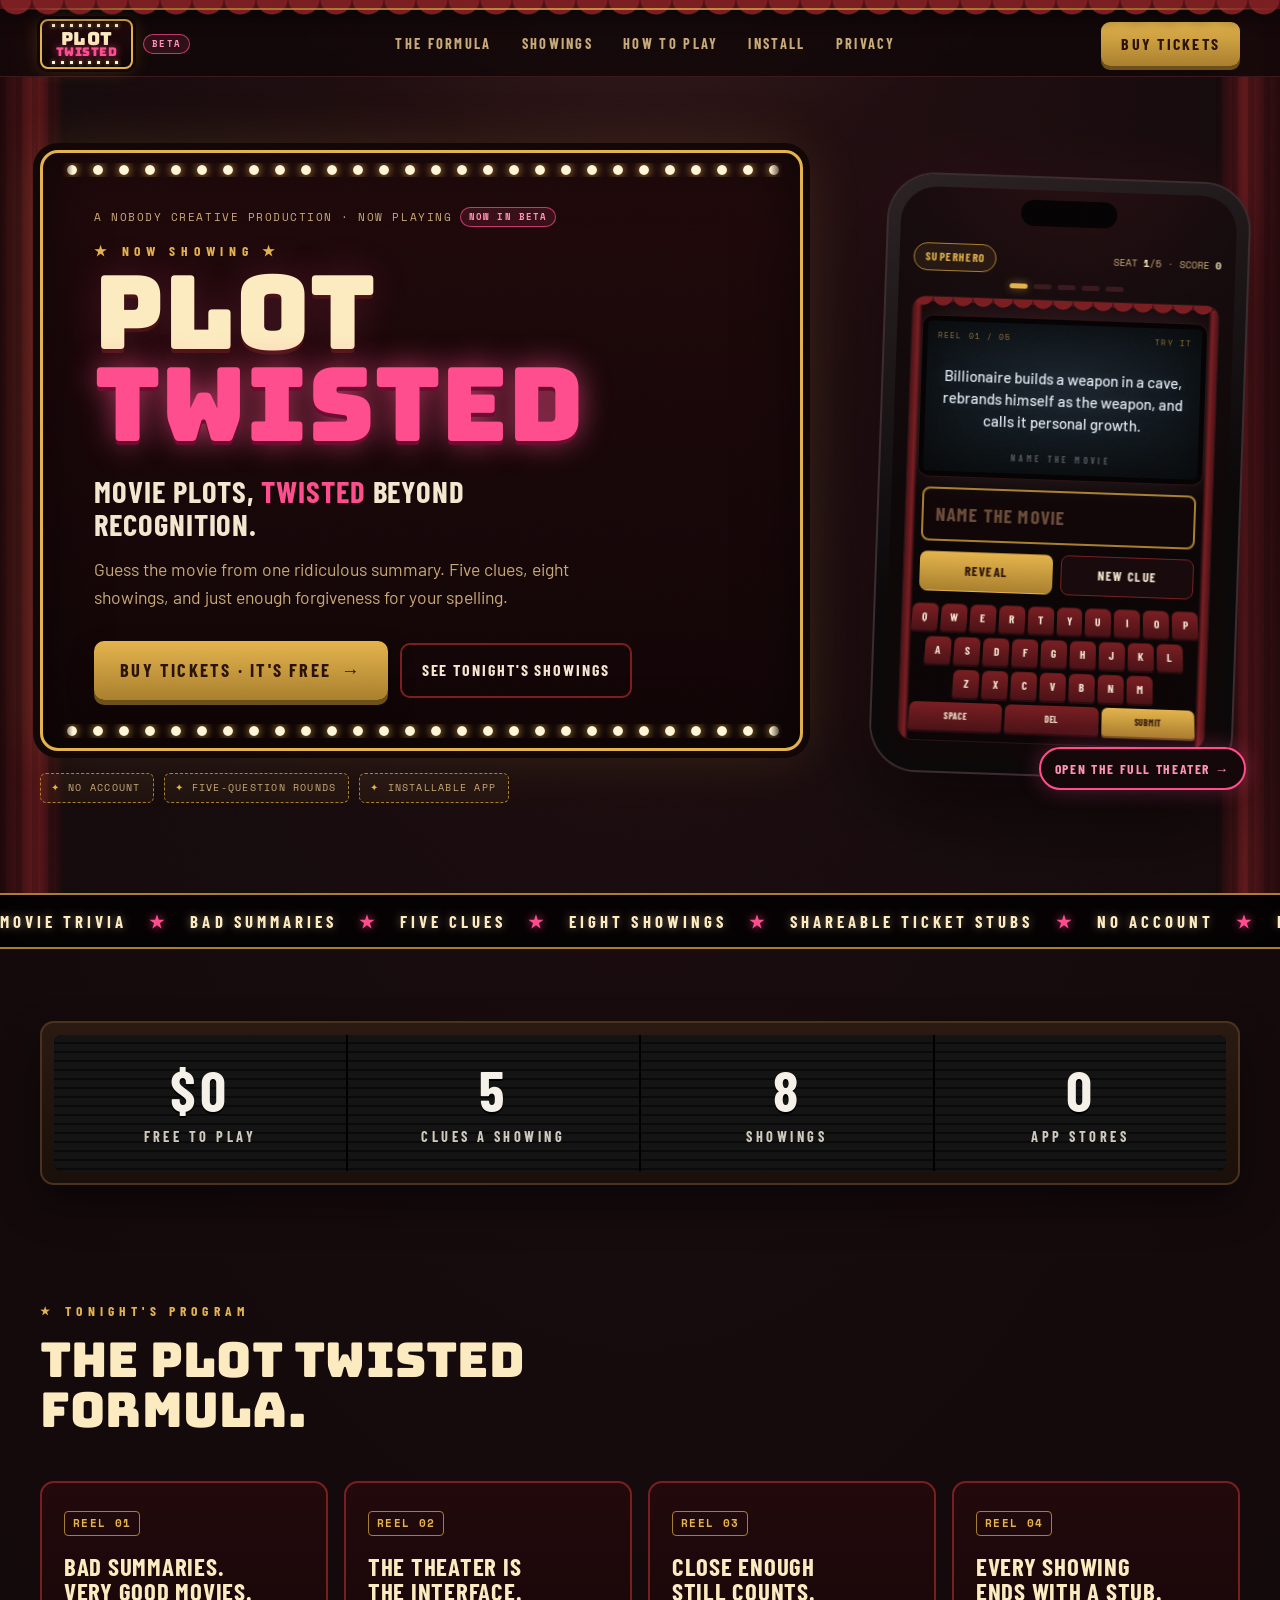
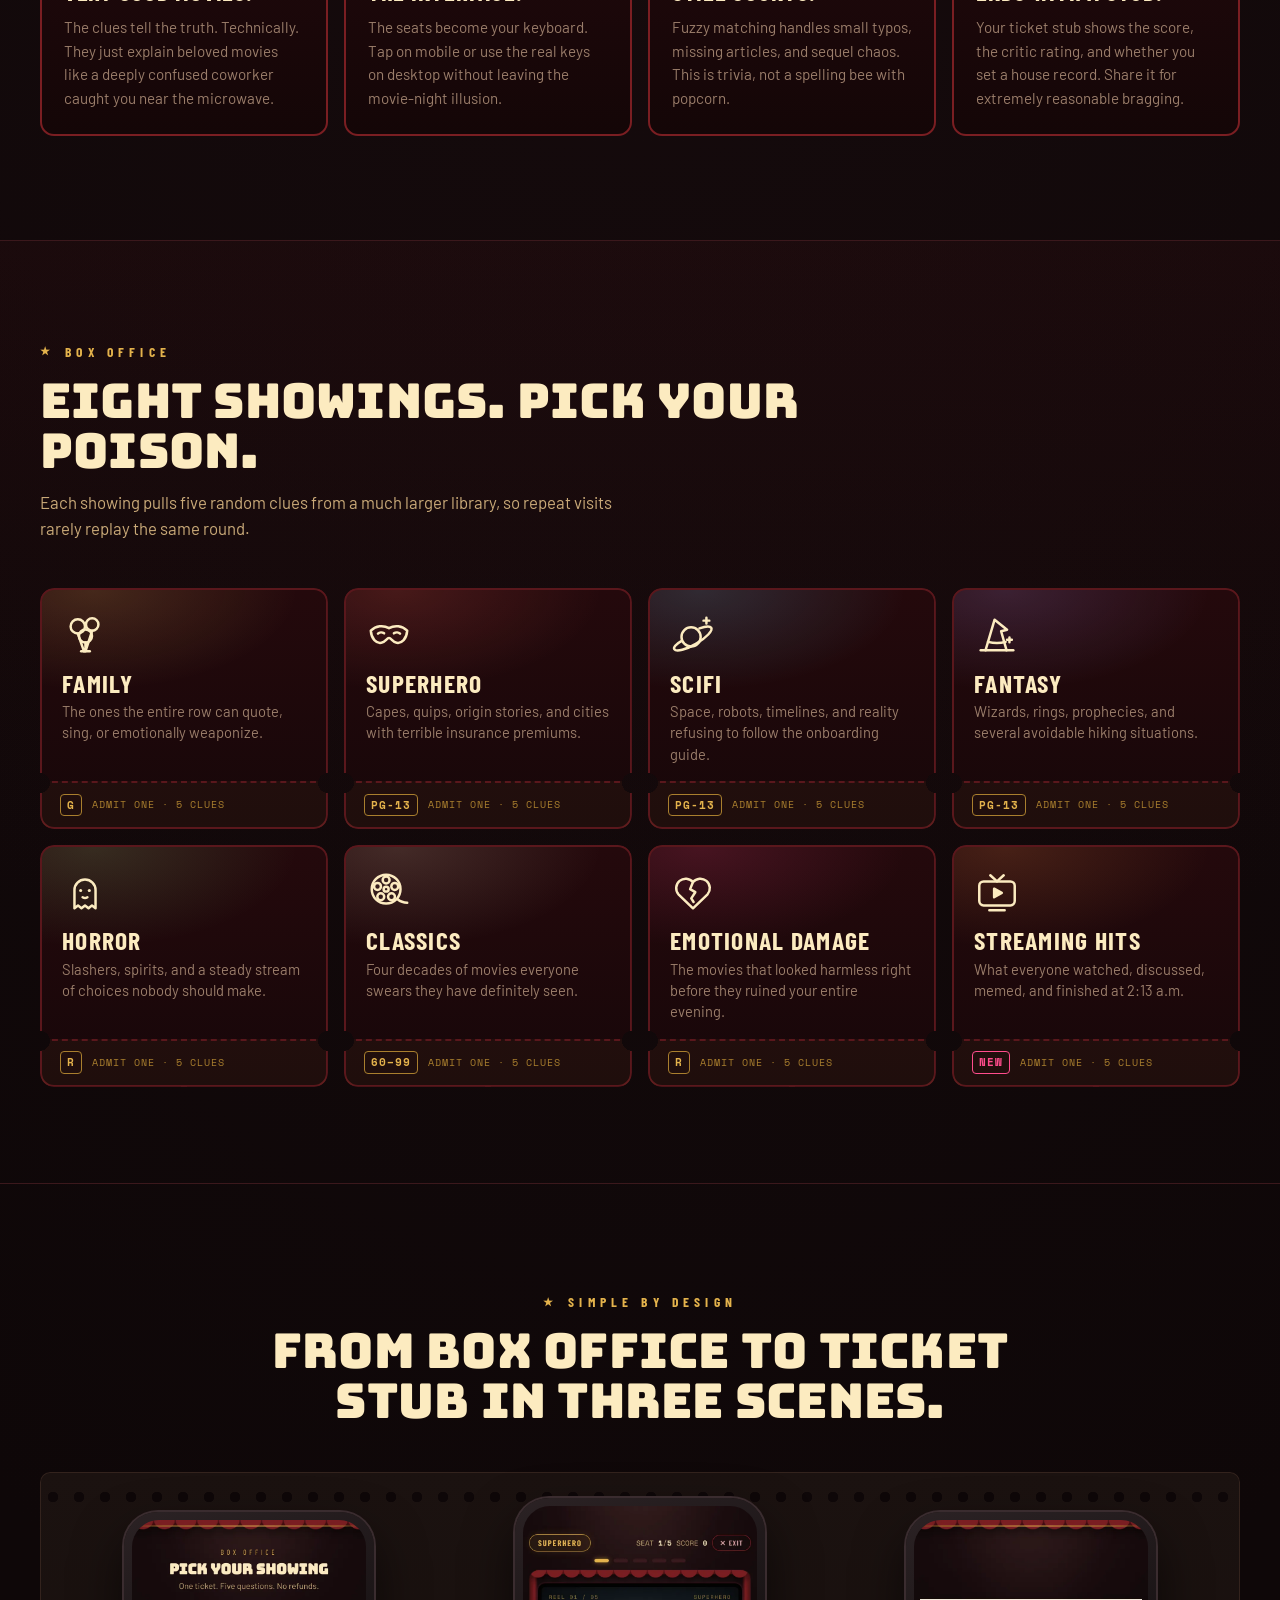
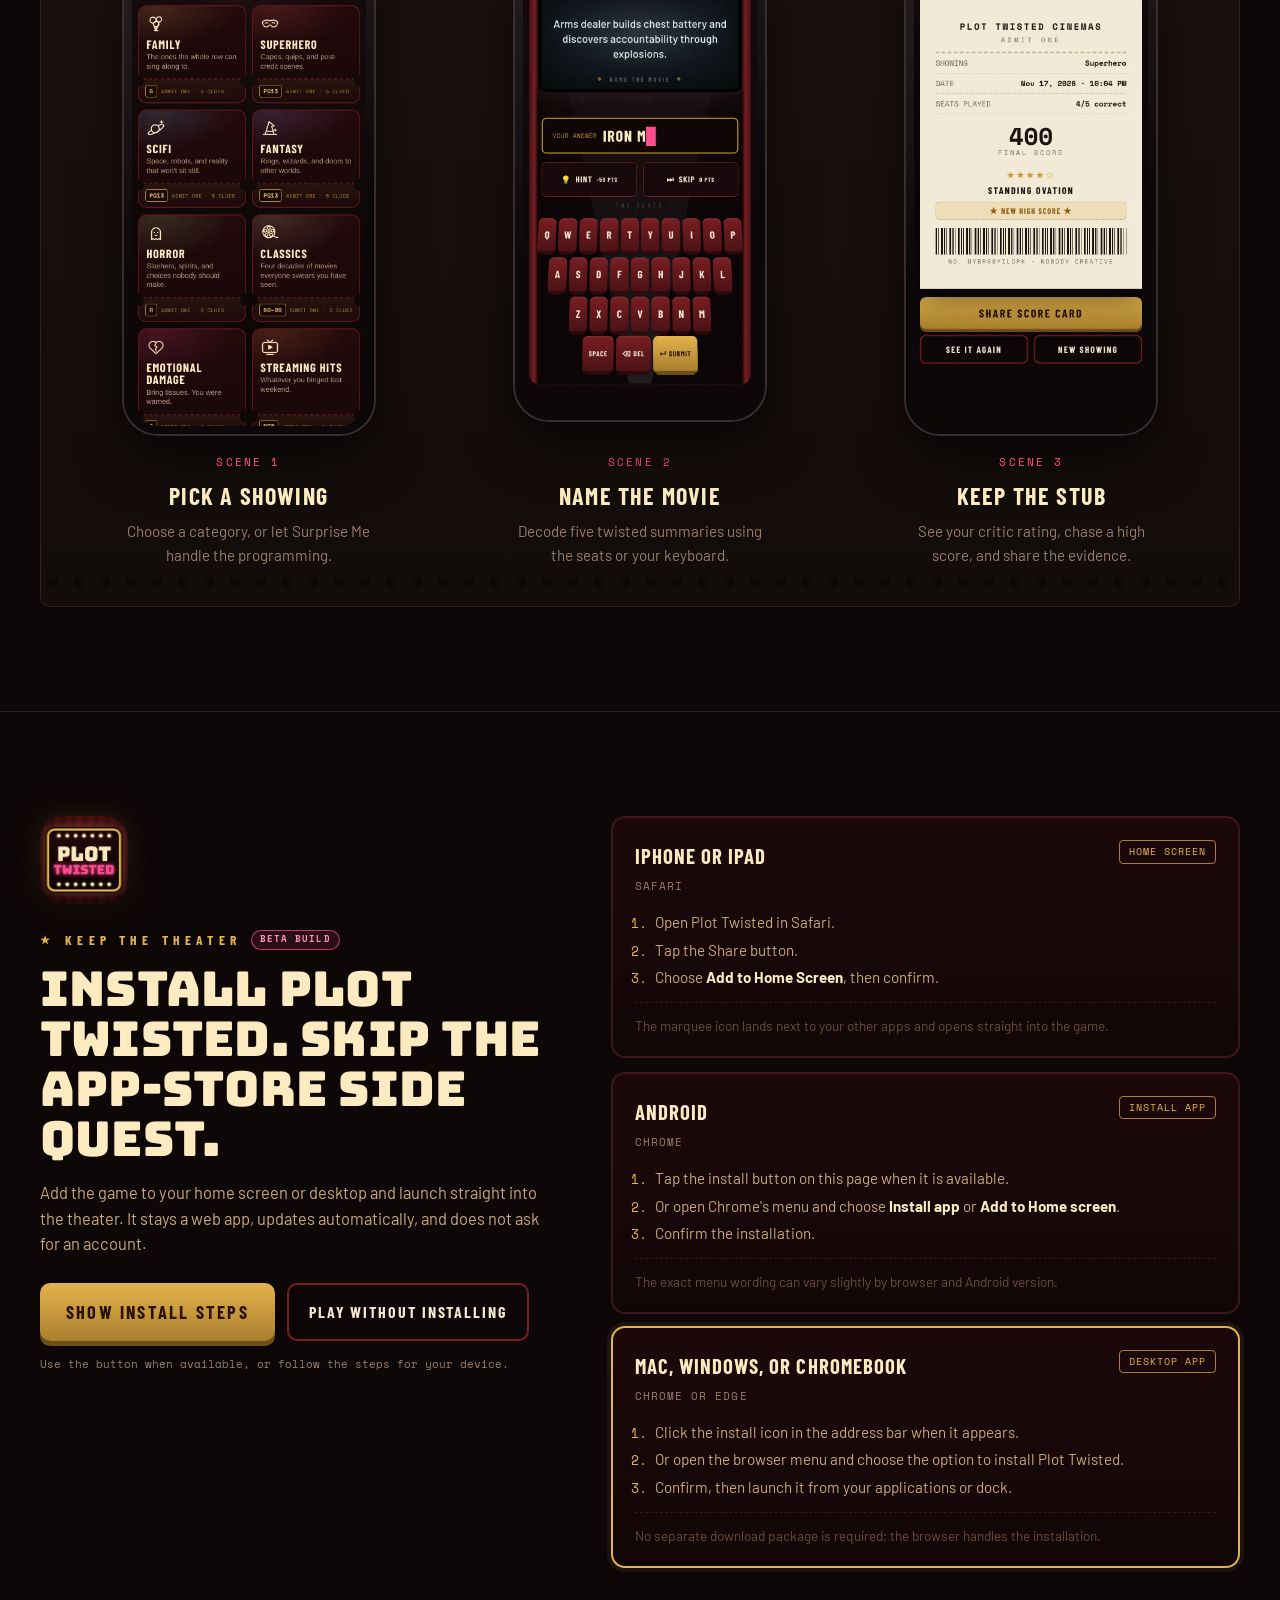
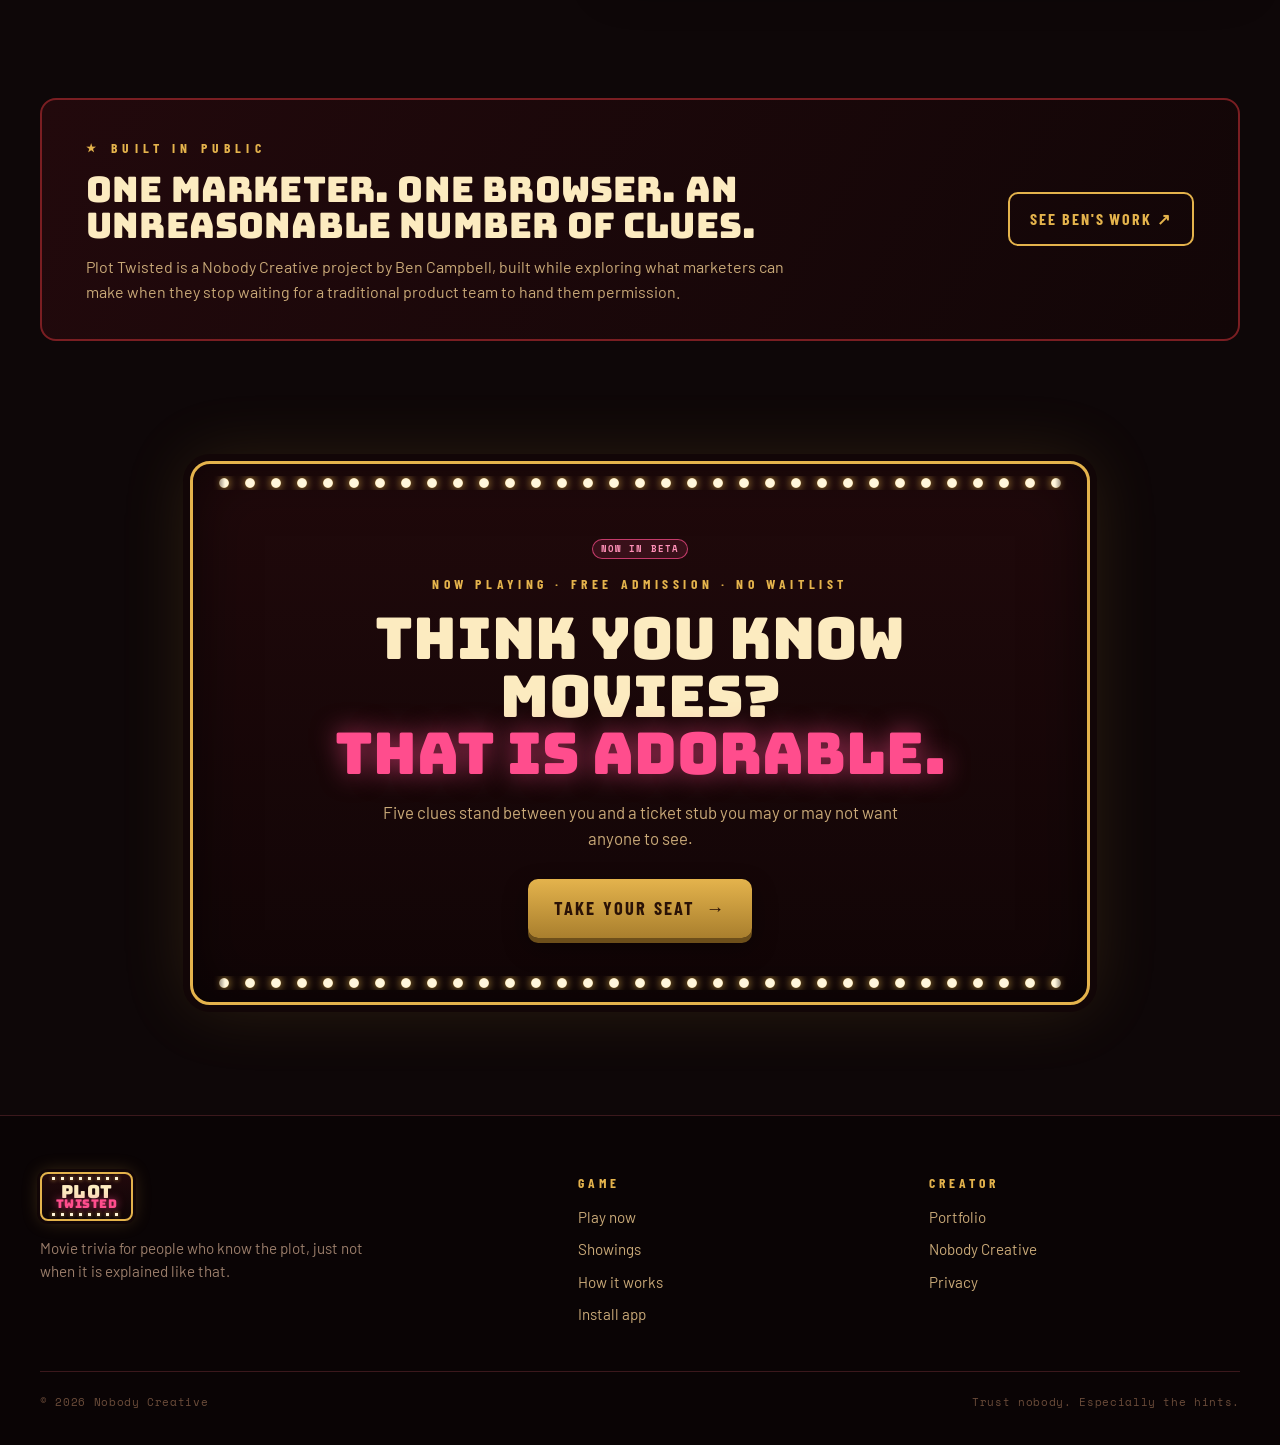
==== commit 15b01fad: "Landing: rebuild in the theater brand with a live mirror of the real game - Marquee hero sign, velve" ====
--- a/index.html
+++ b/index.html
@@ -4,52 +4,54 @@
   <meta charset="UTF-8">
   <meta name="viewport" content="width=device-width, initial-scale=1.0, viewport-fit=cover">
   <title>Plot Twisted — Movie Plots, Twisted Beyond Recognition</title>
-  <meta name="description" content="Guess the movie from one ridiculous plot summary. Six categories, five-question rounds, and no account required.">
-  <meta name="theme-color" content="#0d090a">
+  <meta name="description" content="Guess the movie from one ridiculous plot summary. Eight showings, five-question rounds, and no account required.">
+  <meta name="theme-color" content="#160b0d">
   <link rel="canonical" href="https://plot-twisted.netlify.app/">
 
   <meta property="og:type" content="website">
   <meta property="og:site_name" content="Plot Twisted">
   <meta property="og:url" content="https://plot-twisted.netlify.app/">
   <meta property="og:title" content="Plot Twisted — The Movie Trivia Game">
-  <meta property="og:description" content="Guess the movie from one ridiculous summary. Five clues. Six showings. Trust nobody, especially the hints.">
-  <meta property="og:image" content="https://plot-twisted.netlify.app/assets/images/social-share.png">
-  <meta property="og:image:secure_url" content="https://plot-twisted.netlify.app/assets/images/social-share.png">
+  <meta property="og:description" content="Guess the movie from one ridiculous summary. Five clues. Eight showings. Trust nobody, especially the hints.">
+  <meta property="og:image" content="https://plot-twisted.netlify.app/assets/images/social-share-marquee.png">
+  <meta property="og:image:secure_url" content="https://plot-twisted.netlify.app/assets/images/social-share-marquee.png">
   <meta property="og:image:type" content="image/png">
   <meta property="og:image:width" content="1200">
   <meta property="og:image:height" content="630">
-  <meta property="og:image:alt" content="Plot Twisted movie trivia social card with the game branding, category icons, and a phone mockup showing a twisted movie clue.">
+  <meta property="og:image:alt" content="Plot Twisted marquee sign lit up between red velvet curtains, beside a movie screen showing a twisted plot clue.">
 
   <meta name="twitter:card" content="summary_large_image">
   <meta name="twitter:title" content="Plot Twisted — The Movie Trivia Game">
   <meta name="twitter:description" content="One ridiculous clue. One movie title. Try not to overthink it.">
-  <meta name="twitter:image" content="https://plot-twisted.netlify.app/assets/images/social-share.png">
-  <meta name="twitter:image:alt" content="Plot Twisted movie trivia social card with the game branding, category icons, and a phone mockup showing a twisted movie clue.">
+  <meta name="twitter:image" content="https://plot-twisted.netlify.app/assets/images/social-share-marquee.png">
+  <meta name="twitter:image:alt" content="Plot Twisted marquee sign lit up between red velvet curtains, beside a movie screen showing a twisted plot clue.">
 
   <link rel="manifest" href="./manifest.webmanifest">
-  <link rel="icon" type="image/png" sizes="192x192" href="./assets/images/icon-192.png">
-  <link rel="apple-touch-icon" href="./assets/images/apple-touch-icon-180.png">
+  <link rel="icon" type="image/png" sizes="48x48" href="./assets/images/favicon-marquee-48.png">
+  <link rel="icon" type="image/png" sizes="192x192" href="./assets/images/icon-marquee-192.png">
+  <link rel="apple-touch-icon" href="./assets/images/apple-touch-icon-marquee-180.png">
   <link rel="preconnect" href="https://fonts.googleapis.com">
   <link rel="preconnect" href="https://fonts.gstatic.com" crossorigin>
-  <link href="https://fonts.googleapis.com/css2?family=Bungee&family=DM+Sans:opsz,wght@9..40,300;9..40,400;9..40,500;9..40,600&family=Space+Grotesk:wght@400;500;600;700&family=Space+Mono:wght@400;700&display=swap" rel="stylesheet">
-  <style>html,body{margin:0;background:#0d090a;color:#fff8ee}body{font-family:"DM Sans",sans-serif}.site-nav{min-height:72px}.hero{min-height:760px}</style>
+  <link href="https://fonts.googleapis.com/css2?family=Bungee&family=Barlow:ital,wght@0,400;0,500;0,600;1,400&family=Barlow+Condensed:wght@600;700&family=Space+Mono:wght@400;700&display=swap" rel="stylesheet">
+  <style>html,body{margin:0;background:#0e0708;color:#f4e6cf}body{font-family:"Barlow",system-ui,sans-serif}.site-nav{min-height:68px}.hero{min-height:720px}</style>
   <link rel="stylesheet" href="./assets/css/landing.css">
 </head>
 <body>
+  <div class="valance" aria-hidden="true"></div>
+
   <nav class="site-nav" aria-label="Main navigation">
     <div class="container nav-inner">
       <a class="nav-logo" href="#top" aria-label="Plot Twisted home">
-        <img class="brand-icon brand-icon-nav" src="./assets/images/icon-192.png" alt="" width="38" height="38">
-        <span>Plot Twisted</span>
+        <span class="mini-marquee" aria-hidden="true"><b>Plot</b><i>Twisted</i></span>
       </a>
       <div class="nav-links">
-        <a href="#why">Why it works</a>
+        <a href="#why">The formula</a>
         <a href="#showings">Showings</a>
         <a href="#how">How to play</a>
         <a href="#install">Install</a>
         <a class="privacy-link" href="./privacy">Privacy</a>
       </div>
-      <a class="nav-cta game-link" href="./play">Play free</a>
+      <a class="nav-cta game-link" href="./play">Buy tickets</a>
     </div>
   </nav>
 
@@ -57,107 +59,125 @@
     <section class="hero">
       <div class="container hero-inner">
         <div class="hero-content">
-          <div class="hero-brandline">
-            <img class="brand-icon brand-icon-hero" src="./assets/images/icon-192.png" alt="Plot Twisted PT icon" width="58" height="58">
-            <div class="eyebrow">A Nobody Creative production · Now playing</div>
-          </div>
-          <h1>Movie plots.<br><span class="muted">Twisted beyond recognition.</span></h1>
-          <p class="hero-sub">Guess the movie from one ridiculous summary. Five clues, six showings, and just enough forgiveness for your spelling.</p>
-          <div class="hero-actions">
-            <a class="btn-primary game-link" href="./play">Start the show <span aria-hidden="true">→</span></a>
-            <a class="btn-ghost" href="#why">See why it is different</a>
+          <div class="hero-sign">
+            <div class="hero-brandline">
+              <div class="eyebrow">A Nobody Creative production · Now playing</div>
+            </div>
+            <div class="sign-wordmark" aria-hidden="true">
+              <span class="sign-now">★ Now showing ★</span>
+              <span class="sign-plot">Plot</span>
+              <span class="sign-twisted">Twisted</span>
+            </div>
+            <h1>Movie plots, <em>twisted</em> beyond recognition.</h1>
+            <p class="hero-sub">Guess the movie from one ridiculous summary. Five clues, eight showings, and just enough forgiveness for your spelling.</p>
+            <div class="hero-actions">
+              <a class="btn-primary game-link" href="./play">Buy tickets · it's free <span aria-hidden="true">→</span></a>
+              <a class="btn-ghost" href="#showings">See tonight's showings</a>
+            </div>
           </div>
           <div class="hero-trust" aria-label="Game highlights">
             <span class="trust-badge">No account</span>
             <span class="trust-badge">Five-question rounds</span>
-            <span class="trust-badge">Installable PWA</span>
+            <span class="trust-badge">Installable app</span>
           </div>
         </div>
 
         <div class="hero-visual" id="demo" role="link" tabindex="0" data-game-link="./play" aria-label="Open the full Plot Twisted game">
-          <div class="mockup-wrap">
-            <div class="mockup-frame">
-              <div class="mockup-screen">
-                <div class="mockup-topbar">
-                  <span class="mockup-logo"><img class="brand-icon brand-icon-mockup" src="./assets/images/icon-192.png" alt="" width="23" height="23">Plot Twisted</span>
-                  <span class="mockup-score">Score <b id="demoScore">0</b></span>
+          <div class="phone">
+            <div class="phone-screen">
+              <div class="demo-hud">
+                <span class="demo-cat" id="demoCategory">Superhero</span>
+                <span class="demo-meta">Seat <b>1</b>/5 · Score <b id="demoScore">0</b></span>
+              </div>
+              <div class="demo-pips" aria-hidden="true"><i class="now"></i><i></i><i></i><i></i><i></i></div>
+              <div class="demo-auditorium">
+                <div class="demo-valance" aria-hidden="true"></div>
+                <div class="demo-screen">
+                  <div class="demo-reel" aria-hidden="true"><span>Reel 01 / 05</span><span>Try it</span></div>
+                  <p id="clueText">Billionaire builds a weapon in a cave, rebrands himself as the weapon, and calls it personal growth.</p>
+                  <div class="demo-cue" aria-hidden="true">Name the movie</div>
                 </div>
-                <div class="mockup-meta"><span id="demoCategory">Superhero</span><span>Seat 1 / 5</span></div>
-                <div class="mockup-body">
-                  <div class="movie-screen">
-                    <div class="screen-label">Now playing</div>
-                    <p id="clueText">Billionaire builds a weapon in a cave, rebrands himself as the weapon, and calls it personal growth.</p>
-                  </div>
-                  <div class="demo-answer" id="answerReveal" aria-live="polite">Name the movie</div>
-                  <div class="demo-actions">
-                    <button id="revealButton" type="button">Reveal</button>
-                    <button id="nextButton" type="button">New clue</button>
-                  </div>
-                  <div class="keyboard" aria-hidden="true">
-                    <div class="key-row"><span>Q</span><span>W</span><span>E</span><span>R</span><span>T</span><span>Y</span><span>U</span><span>I</span><span>O</span><span>P</span></div>
-                    <div class="key-row short"><span>A</span><span>S</span><span>D</span><span>F</span><span>G</span><span>H</span><span>J</span><span>K</span><span>L</span></div>
-                    <div class="key-row shorter"><span>Z</span><span>X</span><span>C</span><span>V</span><span>B</span><span>N</span><span>M</span></div>
-                    <div class="key-row controls"><span>Hint</span><span class="wide">Space</span><span class="enter">Enter</span></div>
-                  </div>
+                <div class="demo-answer" id="answerReveal" aria-live="polite">Name the movie</div>
+                <div class="demo-actions">
+                  <button id="revealButton" type="button">Reveal</button>
+                  <button id="nextButton" type="button">New clue</button>
                 </div>
-                <div class="mockup-home"></div>
+                <div class="demo-seats" aria-hidden="true">
+                  <div><span>Q</span><span>W</span><span>E</span><span>R</span><span>T</span><span>Y</span><span>U</span><span>I</span><span>O</span><span>P</span></div>
+                  <div><span>A</span><span>S</span><span>D</span><span>F</span><span>G</span><span>H</span><span>J</span><span>K</span><span>L</span></div>
+                  <div><span>Z</span><span>X</span><span>C</span><span>V</span><span>B</span><span>N</span><span>M</span></div>
+                  <div class="ctrl"><span>Space</span><span>Del</span><span class="enter">Submit</span></div>
+                </div>
               </div>
             </div>
           </div>
-          <span class="preview-launch">Open full game</span>
-        </div>
-      </div>
-    </section>
-
-    <div class="marquee" aria-hidden="true">
-      <div class="marquee-track">
-        <div class="marquee-item"><span>Movie trivia</span><i>//</i> Bad summaries <i>//</i> Five clues <i>//</i> Six showings <i>//</i> Shareable receipts <i>//</i> No account <i>//</i> Free to play <i>//</i></div>
-        <div class="marquee-item"><span>Movie trivia</span><i>//</i> Bad summaries <i>//</i> Five clues <i>//</i> Six showings <i>//</i> Shareable receipts <i>//</i> No account <i>//</i> Free to play <i>//</i></div>
+          <span class="preview-launch">Open the full theater →</span>
+        </div>
+      </div>
+    </section>
+
+    <div class="ticker" aria-hidden="true">
+      <div class="ticker-track">
+        <div class="ticker-item">Movie trivia <i>★</i> Bad summaries <i>★</i> Five clues <i>★</i> Eight showings <i>★</i> Shareable ticket stubs <i>★</i> No account <i>★</i> Free to play <i>★</i></div>
+        <div class="ticker-item">Movie trivia <i>★</i> Bad summaries <i>★</i> Five clues <i>★</i> Eight showings <i>★</i> Shareable ticket stubs <i>★</i> No account <i>★</i> Free to play <i>★</i></div>
       </div>
     </div>
 
-    <section class="proof-strip" aria-label="Plot Twisted features">
-      <div class="container proof-grid">
-        <article class="proof-item"><div class="proof-icon proof-icon-pink" aria-hidden="true">$0</div><div><strong>Free to play</strong><span>No subscription. No ticket fees.</span></div></article>
-        <article class="proof-item"><div class="proof-icon proof-icon-gold" aria-hidden="true">5</div><div><strong>Quick rounds</strong><span>Five clues per showing.</span></div></article>
-        <article class="proof-item"><div class="proof-icon proof-icon-green" aria-hidden="true">6</div><div><strong>Six categories</strong><span>Family to emotional damage.</span></div></article>
-        <article class="proof-item"><div class="proof-icon proof-icon-pink" aria-hidden="true">PWA</div><div><strong>Installs like an app</strong><span>No app store required.</span></div></article>
+    <section class="letterboard" aria-label="Plot Twisted features">
+      <div class="container letterboard-frame">
+        <div class="letterboard-grid">
+          <article class="lb-item"><strong>$0</strong><span>Free to play</span></article>
+          <article class="lb-item"><strong>5</strong><span>Clues a showing</span></article>
+          <article class="lb-item"><strong>8</strong><span>Showings</span></article>
+          <article class="lb-item"><strong>0</strong><span>App stores</span></article>
+        </div>
       </div>
     </section>
 
     <section class="section" id="why">
       <div class="container">
-        <div class="reveal"><div class="section-label section-label-branded"><img class="brand-icon brand-icon-label" src="./assets/images/icon-192.png" alt="" loading="lazy" width="28" height="28">The Plot Twisted formula</div></div>
-        <div class="manifesto-grid reveal">
-          <article class="manifesto-card"><span class="manifesto-number">01</span><div class="manifesto-icon manifesto-icon-pink" aria-hidden="true">✦</div><h2>Bad summaries.<br>Very good movies.</h2><p>The clues tell the truth. Technically. They just explain beloved movies like a deeply confused coworker caught you near the microwave.</p></article>
-          <article class="manifesto-card"><span class="manifesto-number">02</span><div class="manifesto-icon manifesto-icon-gold" aria-hidden="true">⌨</div><h2>The theater is<br>the interface.</h2><p>The seats become your keyboard. Tap on mobile or use the real keys on desktop without leaving the movie-night illusion.</p></article>
-          <article class="manifesto-card"><span class="manifesto-number">03</span><div class="manifesto-icon manifesto-icon-green" aria-hidden="true">≈</div><h2>Close enough<br>still counts.</h2><p>Fuzzy matching handles small typos, missing articles, and sequel chaos. This is trivia, not a spelling bee with popcorn.</p></article>
-          <article class="manifesto-card"><span class="manifesto-number">04</span><div class="manifesto-icon manifesto-icon-muted" aria-hidden="true">▤</div><h2>Every showing<br>ends with proof.</h2><p>Your final receipt includes the score, critic rating, high-score status, and a shareable card for extremely reasonable bragging.</p></article>
+        <div class="section-heading reveal"><div class="section-label">Tonight's program</div><h2>The Plot Twisted formula.</h2></div>
+        <div class="program-grid reveal">
+          <article class="program-card"><span class="reel-no">Reel 01</span><h3>Bad summaries.<br>Very good movies.</h3><p>The clues tell the truth. Technically. They just explain beloved movies like a deeply confused coworker caught you near the microwave.</p></article>
+          <article class="program-card"><span class="reel-no">Reel 02</span><h3>The theater is<br>the interface.</h3><p>The seats become your keyboard. Tap on mobile or use the real keys on desktop without leaving the movie-night illusion.</p></article>
+          <article class="program-card"><span class="reel-no">Reel 03</span><h3>Close enough<br>still counts.</h3><p>Fuzzy matching handles small typos, missing articles, and sequel chaos. This is trivia, not a spelling bee with popcorn.</p></article>
+          <article class="program-card"><span class="reel-no">Reel 04</span><h3>Every showing<br>ends with a stub.</h3><p>Your ticket stub shows the score, the critic rating, and whether you set a house record. Share it for extremely reasonable bragging.</p></article>
         </div>
       </div>
     </section>
 
     <section class="showings-section" id="showings">
       <div class="container">
-        <div class="section-heading reveal"><div class="section-label section-label-branded"><img class="brand-icon brand-icon-label" src="./assets/images/icon-192.png" alt="" loading="lazy" width="28" height="28">Now showing</div><h2>Pick your particular flavor of movie knowledge.</h2><p>Each showing pulls five random clues from a much larger library, so repeat visits rarely replay the same round.</p></div>
-        <div class="showings-grid reveal">
-          <article class="showing-card"><div class="showing-top"><span class="showing-emoji">🧸</span><span class="showing-rating">G</span></div><h3>Family</h3><p>The ones the entire row can quote, sing, or emotionally weaponize.</p></article>
-          <article class="showing-card"><div class="showing-top"><span class="showing-emoji">🦸</span><span class="showing-rating">PG-13</span></div><h3>Superhero</h3><p>Capes, quips, origin stories, and cities with terrible insurance premiums.</p></article>
-          <article class="showing-card"><div class="showing-top"><span class="showing-emoji">🚀</span><span class="showing-rating">PG-13</span></div><h3>SciFi</h3><p>Space, robots, timelines, and reality refusing to follow the onboarding guide.</p></article>
-          <article class="showing-card"><div class="showing-top"><span class="showing-emoji">🐉</span><span class="showing-rating">PG-13</span></div><h3>Fantasy</h3><p>Wizards, rings, prophecies, and several avoidable hiking situations.</p></article>
-          <article class="showing-card"><div class="showing-top"><span class="showing-emoji">💔</span><span class="showing-rating">R</span></div><h3>Emotional Damage</h3><p>The movies that looked harmless right before they ruined your entire evening.</p></article>
-          <article class="showing-card"><div class="showing-top"><span class="showing-emoji">📱</span><span class="showing-rating new">NEW</span></div><h3>Streaming Hits</h3><p>What everyone watched, discussed, memed, and finished at 2:13 a.m.</p></article>
+        <div class="section-heading reveal"><div class="section-label">Box office</div><h2>Eight showings. Pick your poison.</h2><p>Each showing pulls five random clues from a much larger library, so repeat visits rarely replay the same round.</p></div>
+        <div class="stub-grid reveal">
+          <a class="stub game-link" href="./play" style="--accent:#f6c96a"><span class="stub-art" data-icon="Family"></span><h3>Family</h3><p>The ones the entire row can quote, sing, or emotionally weaponize.</p><span class="stub-foot"><span class="rated">G</span><span>Admit one · 5 clues</span></span></a>
+          <a class="stub game-link" href="./play" style="--accent:#ff6b5e"><span class="stub-art" data-icon="Superhero"></span><h3>Superhero</h3><p>Capes, quips, origin stories, and cities with terrible insurance premiums.</p><span class="stub-foot"><span class="rated">PG-13</span><span>Admit one · 5 clues</span></span></a>
+          <a class="stub game-link" href="./play" style="--accent:#74d6ff"><span class="stub-art" data-icon="SciFi"></span><h3>SciFi</h3><p>Space, robots, timelines, and reality refusing to follow the onboarding guide.</p><span class="stub-foot"><span class="rated">PG-13</span><span>Admit one · 5 clues</span></span></a>
+          <a class="stub game-link" href="./play" style="--accent:#b79bff"><span class="stub-art" data-icon="Fantasy"></span><h3>Fantasy</h3><p>Wizards, rings, prophecies, and several avoidable hiking situations.</p><span class="stub-foot"><span class="rated">PG-13</span><span>Admit one · 5 clues</span></span></a>
+          <a class="stub game-link" href="./play" style="--accent:#9be38a"><span class="stub-art" data-icon="Horror"></span><h3>Horror</h3><p>Slashers, spirits, and a steady stream of choices nobody should make.</p><span class="stub-foot"><span class="rated">R</span><span>Admit one · 5 clues</span></span></a>
+          <a class="stub game-link" href="./play" style="--accent:#eadbb8"><span class="stub-art" data-icon="Classics"></span><h3>Classics</h3><p>Four decades of movies everyone swears they have definitely seen.</p><span class="stub-foot"><span class="rated">60–99</span><span>Admit one · 5 clues</span></span></a>
+          <a class="stub game-link" href="./play" style="--accent:#ff4d8d"><span class="stub-art" data-icon="EmotionalDamage"></span><h3>Emotional Damage</h3><p>The movies that looked harmless right before they ruined your entire evening.</p><span class="stub-foot"><span class="rated">R</span><span>Admit one · 5 clues</span></span></a>
+          <a class="stub game-link" href="./play" style="--accent:#ff9a4d"><span class="stub-art" data-icon="StreamingHits"></span><h3>Streaming Hits</h3><p>What everyone watched, discussed, memed, and finished at 2:13 a.m.</p><span class="stub-foot"><span class="rated new">NEW</span><span>Admit one · 5 clues</span></span></a>
         </div>
       </div>
     </section>
 
     <section class="how-section" id="how">
       <div class="container">
-        <div class="section-heading centered reveal"><div class="section-label section-label-branded"><img class="brand-icon brand-icon-label" src="./assets/images/icon-192.png" alt="" loading="lazy" width="28" height="28">Simple by design</div><h2>From lobby to receipt in three scenes.</h2></div>
-        <div class="steps-row reveal">
-          <article class="step"><div class="step-circle">01</div><h3>Pick a showing</h3><p>Choose a category or let Surprise Me handle the programming.</p></article>
-          <article class="step"><div class="step-circle">02</div><h3>Name the movie</h3><p>Decode five twisted summaries using the on-screen seats or your keyboard.</p></article>
-          <article class="step"><div class="step-circle">03</div><h3>Keep the receipt</h3><p>See your critic rating, chase a high score, and share the evidence.</p></article>
+        <div class="section-heading centered reveal"><div class="section-label">Simple by design</div><h2>From box office to ticket stub in three scenes.</h2></div>
+        <div class="scenes reveal">
+          <figure class="scene">
+            <div class="scene-phone"><img src="./assets/images/screens/board.webp" alt="The Box Office screen: eight ticket stubs, one per showing" width="390" height="844" loading="lazy" decoding="async"></div>
+            <figcaption><span class="scene-no">Scene 1</span><strong>Pick a showing</strong><span>Choose a category, or let Surprise Me handle the programming.</span></figcaption>
+          </figure>
+          <figure class="scene">
+            <div class="scene-phone"><img src="./assets/images/screens/theater.webp" alt="The theater screen: a twisted clue on the movie screen above a keyboard made of theater seats" width="390" height="844" loading="lazy" decoding="async"></div>
+            <figcaption><span class="scene-no">Scene 2</span><strong>Name the movie</strong><span>Decode five twisted summaries using the seats or your keyboard.</span></figcaption>
+          </figure>
+          <figure class="scene">
+            <div class="scene-phone"><img src="./assets/images/screens/receipt.webp" alt="The ticket stub: final score, star rating, and a new high score stamp" width="390" height="844" loading="lazy" decoding="async"></div>
+            <figcaption><span class="scene-no">Scene 3</span><strong>Keep the stub</strong><span>See your critic rating, chase a high score, and share the evidence.</span></figcaption>
+          </figure>
         </div>
       </div>
     </section>
@@ -165,7 +185,7 @@
     <section class="install-section" id="install">
       <div class="container install-shell">
         <div class="install-intro reveal">
-          <div class="install-icon-wrap"><img src="./assets/images/icon-192.png" alt="Plot Twisted PT app icon" width="76" height="76"></div>
+          <div class="install-icon-wrap"><img src="./assets/images/icon-marquee-192.png" alt="Plot Twisted marquee app icon" width="88" height="88" loading="lazy"></div>
           <div class="section-label">Keep the theater</div>
           <h2>Install Plot Twisted. Skip the app-store side quest.</h2>
           <p>Add the game to your home screen or desktop and launch straight into the theater. It stays a web app, updates automatically, and does not ask for an account.</p>
@@ -179,7 +199,7 @@
         <div class="install-grid reveal">
           <article class="install-card" data-install-platform="ios">
             <div class="install-card-head">
-              <div class="install-platform"><div class="install-platform-icon" aria-hidden="true"></div><div><h3>iPhone or iPad</h3><span>Safari</span></div></div>
+              <div><h3>iPhone or iPad</h3><span>Safari</span></div>
               <div class="install-tag">Home screen</div>
             </div>
             <ol>
@@ -187,12 +207,12 @@
               <li>Tap the Share button.</li>
               <li>Choose <strong>Add to Home Screen</strong>, then confirm.</li>
             </ol>
-            <div class="install-note">The PT icon will appear alongside your other apps and open directly into the game.</div>
+            <div class="install-note">The marquee icon lands next to your other apps and opens straight into the game.</div>
           </article>
 
           <article class="install-card" data-install-platform="android">
             <div class="install-card-head">
-              <div class="install-platform"><div class="install-platform-icon" aria-hidden="true">🤖</div><div><h3>Android</h3><span>Chrome</span></div></div>
+              <div><h3>Android</h3><span>Chrome</span></div>
               <div class="install-tag">Install app</div>
             </div>
             <ol>
@@ -205,7 +225,7 @@
 
           <article class="install-card" data-install-platform="desktop">
             <div class="install-card-head">
-              <div class="install-platform"><div class="install-platform-icon" aria-hidden="true">💻</div><div><h3>Mac, Windows, or Chromebook</h3><span>Chrome or Edge</span></div></div>
+              <div><h3>Mac, Windows, or Chromebook</h3><span>Chrome or Edge</span></div>
               <div class="install-tag">Desktop app</div>
             </div>
             <ol>
@@ -220,30 +240,29 @@
     </section>
 
     <section class="builder-section">
-      <div class="container"><div class="builder-inner reveal"><img class="brand-icon brand-icon-builder" src="./assets/images/icon-192.png" alt="Plot Twisted PT icon" loading="lazy" width="88" height="88"><div class="builder-copy"><div class="section-label">Built in public</div><h2>One marketer. One browser. An unreasonable number of clues.</h2><p>Plot Twisted is a Nobody Creative project by Ben Campbell, built while exploring what marketers can make when they stop waiting for a traditional product team to hand them permission.</p></div><a class="builder-btn" href="https://bencampbell.netlify.app/" target="_blank" rel="noopener noreferrer">See Ben's work <span aria-hidden="true">↗</span></a></div></div>
+      <div class="container"><div class="builder-inner reveal"><div class="builder-copy"><div class="section-label">Built in public</div><h2>One marketer. One browser. An unreasonable number of clues.</h2><p>Plot Twisted is a Nobody Creative project by Ben Campbell, built while exploring what marketers can make when they stop waiting for a traditional product team to hand them permission.</p></div><a class="builder-btn" href="https://bencampbell.netlify.app/" target="_blank" rel="noopener noreferrer">See Ben's work <span aria-hidden="true">↗</span></a></div></div>
     </section>
 
     <section class="cta-section">
       <div class="container cta-inner reveal">
-        <img class="brand-icon brand-icon-cta" src="./assets/images/icon-192.png" alt="Plot Twisted PT icon" loading="lazy" width="76" height="76">
-        <div class="beta-eyebrow"><span></span>Now playing · Free access · No waitlist</div>
+        <div class="beta-eyebrow">Now playing · Free admission · No waitlist</div>
         <h2>Think you know movies?<br><span>That is adorable.</span></h2>
-        <p>Five clues stand between you and a receipt you may or may not want anyone to see.</p>
-        <a class="cta-button game-link" href="./play">Start the show <span aria-hidden="true">→</span></a>
-        <div class="share-note"><img src="./assets/images/icon-192.png" alt="" width="24" height="24">Built to look good when you share it, too.</div>
+        <p>Five clues stand between you and a ticket stub you may or may not want anyone to see.</p>
+        <a class="cta-button game-link" href="./play">Take your seat <span aria-hidden="true">→</span></a>
       </div>
     </section>
   </main>
 
   <footer>
     <div class="container footer-grid">
-      <div class="footer-brand"><a class="nav-logo" href="#top"><img class="brand-icon brand-icon-footer" src="./assets/images/icon-192.png" alt="" loading="lazy" width="42" height="42"><span>Plot Twisted</span></a><p>Movie trivia for people who know the plot but apparently not when it is explained like that.</p></div>
+      <div class="footer-brand"><a class="nav-logo" href="#top" aria-label="Plot Twisted home"><span class="mini-marquee" aria-hidden="true"><b>Plot</b><i>Twisted</i></span></a><p>Movie trivia for people who know the plot, just not when it is explained like that.</p></div>
       <div class="footer-col"><h4>Game</h4><a class="game-link" href="./play">Play now</a><a href="#showings">Showings</a><a href="#how">How it works</a><a class="install-footer-link" href="#install">Install app</a></div>
       <div class="footer-col"><h4>Creator</h4><a href="https://bencampbell.netlify.app/" target="_blank" rel="noopener noreferrer">Portfolio</a><a href="https://nobody-creative.beehiiv.com/" target="_blank" rel="noopener noreferrer">Nobody Creative</a><a href="./privacy">Privacy</a></div>
     </div>
     <div class="container footer-bottom"><span>© <span id="year"></span> Nobody Creative</span><span>Trust nobody. Especially the hints.</span></div>
   </footer>
 
+  <script src="./assets/js/cinema-icons.js"></script>
   <script src="./assets/js/landing.js"></script>
 </body>
 </html>
--- a/assets/css/landing.css
+++ b/assets/css/landing.css
@@ -1,395 +1,299 @@
-/* Plot Twisted landing page styles. Consolidated in cascade order. */
-
-:root {
-  --bg:#0d090a;
-  --surface:#171113;
-  --surface-2:#21171a;
-  --border:#2d2225;
-  --border-2:#49373c;
-  --ink:#fff8ee;
-  --ink-mid:#b9aaa0;
-  --ink-muted:#806f68;
-  --ink-faint:#5c4b47;
-  --pink:#ff4d8d;
-  --pink-soft:rgba(255,77,141,.14);
-  --gold:#e4b34c;
-  --gold-soft:rgba(228,179,76,.14);
-  --green:#64d98b;
-  --green-soft:rgba(100,217,139,.14);
-  --font-display:"Space Grotesk",sans-serif;
-  --font-body:"DM Sans",sans-serif;
-  --font-mono:"Space Mono",monospace;
-  --radius:12px;
-  --radius-lg:20px;
-  --radius-xl:28px;
+/* Plot Twisted landing page — same house as the game: velvet, brass, bulbs, neon. */
+
+:root{
+  --void:#0e0708; --void-2:#160b0d; --velvet:#4a1216; --velvet-lit:#7a1e22; --velvet-deep:#2a0a0d;
+  --brass:#e4b34c; --brass-dim:#a97f2e; --bulb:#fcebc0; --neon:#ff4d8d;
+  --screen-glow:#dfe9f2; --ink:#f4e6cf; --ink-mid:#c9a978; --ink-muted:#9a7d6a; --ink-faint:#6b4c3a;
+  --line:#3b181c;
+  --font-display:'Bungee',Impact,sans-serif;
+  --font-cond:'Barlow Condensed','Arial Narrow',sans-serif;
+  --font-body:'Barlow',system-ui,sans-serif;
+  --font-mono:'Space Mono',ui-monospace,monospace;
+  --bulbs:radial-gradient(circle,#fff6dc 0 26%,var(--bulb) 30%,transparent 36%);
+  --grain:url("data:image/svg+xml,%3Csvg xmlns='http://www.w3.org/2000/svg' width='200' height='200'%3E%3Cfilter id='n'%3E%3CfeTurbulence type='fractalNoise' baseFrequency='.85' numOctaves='2' stitchTiles='stitch'/%3E%3C/filter%3E%3Crect width='100%25' height='100%25' filter='url(%23n)' opacity='.55'/%3E%3C/svg%3E");
 }
 
 *,*::before,*::after{box-sizing:border-box;margin:0;padding:0}
-html{scroll-behavior:smooth;font-size:16px;background:var(--bg)}
-body{min-height:100vh;overflow-x:hidden;color:var(--ink);background:var(--bg);font-family:var(--font-body);line-height:1.6;-webkit-font-smoothing:antialiased}
-body::before{content:"";position:fixed;inset:0;z-index:9999;pointer-events:none;opacity:.035;background-image:url("data:image/svg+xml,%3Csvg viewBox='0 0 256 256' xmlns='http://www.w3.org/2000/svg'%3E%3Cfilter id='n'%3E%3CfeTurbulence type='fractalNoise' baseFrequency='.85' numOctaves='4' stitchTiles='stitch'/%3E%3C/filter%3E%3Crect width='100%25' height='100%25' filter='url(%23n)'/%3E%3C/svg%3E")}
+html{scroll-behavior:smooth;font-size:16px;background:var(--void)}
+body{min-height:100vh;overflow-x:hidden;color:var(--ink);font-family:var(--font-body);line-height:1.55;-webkit-font-smoothing:antialiased;
+  background:radial-gradient(120% 60% at 50% -5%,#2a1013 0%,var(--void-2) 40%,var(--void) 100%) var(--void)}
+body::before{content:"";position:fixed;inset:0;z-index:9999;pointer-events:none;opacity:.05;background-image:var(--grain);mix-blend-mode:overlay}
 a{color:inherit;text-decoration:none}
 button{font:inherit}
-.container{width:min(100% - 48px,1200px);margin:0 auto}
-.section{padding:112px 0}
-
-.site-nav{position:fixed;inset:0 0 auto;z-index:100;border-bottom:1px solid var(--border);background:rgba(13,9,10,.9);backdrop-filter:blur(14px);-webkit-backdrop-filter:blur(14px)}
-.nav-inner{height:72px;display:flex;align-items:center;justify-content:space-between;gap:28px}
-.nav-logo{display:inline-flex;align-items:center;gap:10px;font-family:var(--font-display);font-size:1.3rem;font-weight:700;letter-spacing:-.04em;white-space:nowrap}
-.nav-logo-icon{width:32px;height:32px;display:grid;place-items:center;flex:0 0 auto;border-radius:9px;background:linear-gradient(135deg,var(--pink),var(--gold));box-shadow:0 8px 24px rgba(255,77,141,.18)}
-.nav-logo-icon span{width:0;height:0;margin-left:2px;border-top:6px solid transparent;border-bottom:6px solid transparent;border-left:10px solid white}
-.nav-links{display:flex;align-items:center;gap:34px}
-.nav-links a{color:var(--ink-mid);font-family:var(--font-mono);font-size:.68rem;letter-spacing:.1em;text-transform:uppercase;transition:color .2s}
-.nav-links a:hover{color:var(--ink)}
-.nav-cta{padding:10px 23px;border-radius:999px;color:var(--bg);background:var(--ink);font-family:var(--font-display);font-size:.9rem;font-weight:700;white-space:nowrap;transition:color .2s,background .2s,transform .2s}
-.nav-cta:hover{color:white;background:var(--pink);transform:translateY(-2px)}
-
-.hero{position:relative;overflow:hidden;padding:150px 0 100px;border-bottom:1px solid var(--border)}
-.hero::before{content:"";position:absolute;width:720px;height:720px;left:-230px;top:40%;pointer-events:none;background:radial-gradient(circle,rgba(255,77,141,.11),transparent 68%)}
-.hero::after{content:"";position:absolute;width:520px;height:520px;right:-210px;top:16%;pointer-events:none;background:radial-gradient(circle,rgba(228,179,76,.07),transparent 70%)}
-.hero-inner{position:relative;z-index:2;display:grid;grid-template-columns:minmax(0,1fr) 340px;align-items:center;gap:clamp(56px,8vw,112px)}
-.hero-content{min-width:0;max-width:690px}
-.eyebrow{display:inline-flex;padding:6px 15px;margin-bottom:26px;border:1px solid rgba(255,77,141,.22);border-radius:999px;color:#ff89b2;background:rgba(255,77,141,.055);font-family:var(--font-mono);font-size:.67rem;letter-spacing:.17em;text-transform:uppercase}
-.hero h1{max-width:740px;margin-bottom:25px;font-family:var(--font-display);font-size:clamp(3rem,5.5vw,5rem);font-weight:700;line-height:1.01;letter-spacing:-.055em}
-.hero h1 .muted{color:var(--ink-muted)}
-.hero-sub{max-width:555px;margin-bottom:38px;color:var(--ink-mid);font-size:1.16rem;font-weight:300;line-height:1.68}
-.hero-actions{display:flex;flex-wrap:wrap;align-items:center;gap:14px}
-.btn-primary,.cta-button{display:inline-flex;align-items:center;justify-content:center;gap:10px;padding:15px 28px;border-radius:14px;color:white;background:var(--pink);font-family:var(--font-display);font-size:1rem;font-weight:700;transition:transform .2s,box-shadow .2s}
-.btn-primary:hover,.cta-button:hover{transform:translateY(-2px);box-shadow:0 14px 30px -10px rgba(255,77,141,.66)}
-.btn-ghost{display:inline-flex;align-items:center;justify-content:center;padding:13px 19px;border:1px solid var(--border-2);border-radius:12px;color:var(--ink-mid);font-size:.94rem;font-weight:500;transition:color .2s,border-color .2s}
-.btn-ghost:hover{color:var(--ink);border-color:var(--ink-mid)}
-.hero-trust{display:flex;flex-wrap:wrap;gap:14px 20px;margin-top:42px}
-.trust-badge{display:inline-flex;align-items:center;gap:8px;color:var(--ink-muted);font-family:var(--font-mono);font-size:.64rem;letter-spacing:.09em;text-transform:uppercase}
-.trust-badge::before{content:"";width:6px;height:6px;border-radius:50%;background:var(--green);box-shadow:0 0 9px rgba(100,217,139,.45)}
-
-.hero-visual{width:340px;max-width:100%;justify-self:end}
-.mockup-wrap{perspective:1200px}
-.mockup-frame{position:relative;padding:10px;border-radius:40px;background:#020202;transform:rotateY(-7deg) rotateX(2deg);box-shadow:-18px 24px 52px rgba(0,0,0,.68),0 0 0 1px #363134,inset 0 0 0 2px #565052;transition:transform .5s ease}
-.mockup-frame:hover{transform:rotateY(-2deg) rotateX(1deg) translateY(-6px)}
-.mockup-frame::before{content:"";position:absolute;z-index:10;top:19px;left:50%;width:78px;height:21px;border-radius:16px;background:#000;transform:translateX(-50%)}
-.mockup-screen{position:relative;min-height:610px;overflow:hidden;display:flex;flex-direction:column;border-radius:30px;background:var(--surface)}
-.mockup-topbar{padding:46px 19px 11px;display:flex;align-items:center;justify-content:space-between;border-bottom:1px solid var(--border)}
-.mockup-logo{font-family:"Bungee",sans-serif;font-size:.8rem;color:var(--ink)}
-.mockup-score{padding:4px 8px;border-radius:999px;color:#ff92b9;background:var(--pink-soft);font-family:var(--font-mono);font-size:.56rem;text-transform:uppercase}
-.mockup-score b{color:white}
-.mockup-meta{display:flex;justify-content:space-between;padding:9px 17px;color:var(--ink-muted);background:#120d0f;font-family:var(--font-mono);font-size:.54rem;letter-spacing:.06em;text-transform:uppercase}
-.mockup-body{flex:1;padding:13px 12px 22px;background:#0b0809}
-.movie-screen{min-height:168px;display:flex;flex-direction:column;justify-content:center;padding:21px 17px;border:1px solid #3d4851;border-radius:10px;text-align:center;background:radial-gradient(circle at 50% 24%,#1b252d,#080b0e 70%);box-shadow:inset 0 0 38px rgba(223,233,242,.05),0 0 24px rgba(223,233,242,.04)}
-.screen-label{margin-bottom:12px;color:var(--gold);font-family:var(--font-mono);font-size:.52rem;letter-spacing:.14em;text-transform:uppercase}
-.movie-screen p{color:#e7edf2;font-size:.88rem;font-weight:500;line-height:1.47}
-.demo-answer{min-height:39px;display:grid;place-items:center;margin:10px 0;border:1px solid var(--border);border-radius:9px;color:var(--ink-muted);background:var(--surface);font-family:var(--font-mono);font-size:.63rem;letter-spacing:.06em;text-align:center;text-transform:uppercase}
-.demo-answer.revealed{color:var(--green);border-color:rgba(100,217,139,.35);background:var(--green-soft)}
-.demo-actions{display:grid;grid-template-columns:1fr 1fr;gap:7px;margin-bottom:13px}
-.demo-actions button{min-height:34px;cursor:pointer;border:1px solid var(--border-2);border-radius:8px;color:var(--ink-mid);background:var(--surface);font-family:var(--font-display);font-size:.66rem;font-weight:700}
-.demo-actions button:first-child{color:white;border-color:transparent;background:var(--pink)}
-.keyboard{display:flex;flex-direction:column;gap:6px}
-.key-row{display:flex;justify-content:center;gap:4px}
-.key-row span{width:24px;height:30px;display:grid;place-items:center;border-radius:6px 6px 4px 4px;color:var(--ink);background:linear-gradient(180deg,#7a202b,#4a1017);box-shadow:0 3px 0 #23070b;font-family:var(--font-display);font-size:.55rem;font-weight:700}
-.key-row.short span{width:26px}.key-row.shorter span{width:28px}
-.key-row.controls span{width:auto;min-width:56px;padding:0 7px;color:var(--ink-mid);background:var(--surface-2);box-shadow:0 3px 0 #090607}
-.key-row.controls span.wide{min-width:86px}.key-row.controls span.enter{color:#2c1705;background:linear-gradient(180deg,#f0c568,#ad7d27);box-shadow:0 3px 0 #684918}
-.mockup-home{position:absolute;bottom:8px;left:50%;width:90px;height:4px;border-radius:999px;background:rgba(255,255,255,.58);transform:translateX(-50%)}
-
-.marquee{overflow:hidden;border-bottom:1px solid var(--border);background:var(--surface);padding:14px 0}
-.marquee-track{display:flex;width:max-content;animation:marquee 34s linear infinite}
-.marquee-item{flex:none;color:var(--ink-muted);font-family:var(--font-mono);font-size:.66rem;letter-spacing:.12em;text-transform:uppercase;white-space:nowrap}
-.marquee-item span{color:#ff89b2}.marquee-item i{margin:0 18px;color:var(--gold);font-style:normal}
-
-.proof-strip{padding:36px 0;border-bottom:1px solid var(--border);background:#130e10}
-.proof-grid{display:grid;grid-template-columns:repeat(4,1fr)}
-.proof-item{display:flex;align-items:center;gap:13px;padding:0 20px;border-right:1px solid var(--border)}
-.proof-item:first-child{padding-left:0}.proof-item:last-child{padding-right:0;border-right:0}
-.proof-icon{width:46px;height:46px;flex:0 0 auto;display:grid;place-items:center;border-radius:13px;font-family:var(--font-mono);font-size:.66rem;font-weight:700}
-.proof-icon-pink{color:#ff94ba;background:var(--pink-soft)}.proof-icon-gold{color:#f4ca6d;background:var(--gold-soft)}.proof-icon-green{color:#86e7a5;background:var(--green-soft)}
-.proof-item div:last-child{display:flex;flex-direction:column;gap:2px}.proof-item strong{font-family:var(--font-display);font-size:.88rem;font-weight:600}.proof-item span{color:var(--ink-muted);font-family:var(--font-mono);font-size:.56rem;letter-spacing:.05em;text-transform:uppercase}.proof-divider{display:none}
-
-.section-label{margin-bottom:28px;color:var(--pink);font-family:var(--font-mono);font-size:.68rem;letter-spacing:.17em;text-transform:uppercase}
-.manifesto-grid{display:grid;grid-template-columns:1fr 1fr;gap:3px}
-.manifesto-card{position:relative;min-height:330px;padding:42px 44px;background:var(--surface)}
-.manifesto-card:nth-child(1){border-radius:var(--radius-lg) 0 0 0}.manifesto-card:nth-child(2){border-radius:0 var(--radius-lg) 0 0}.manifesto-card:nth-child(3){border-radius:0 0 0 var(--radius-lg)}.manifesto-card:nth-child(4){border-radius:0 0 var(--radius-lg) 0}
-.manifesto-number{position:absolute;top:23px;right:27px;color:var(--ink-faint);font-family:var(--font-mono);font-size:.62rem;letter-spacing:.14em}
-.manifesto-icon{width:47px;height:47px;display:grid;place-items:center;margin-bottom:38px;border-radius:13px;font-family:var(--font-mono);font-size:1.1rem}
-.manifesto-icon-pink{color:#ff91b7;background:var(--pink-soft)}.manifesto-icon-gold{color:#f2c968;background:var(--gold-soft)}.manifesto-icon-green{color:#82e3a1;background:var(--green-soft)}.manifesto-icon-muted{color:var(--ink-mid);background:rgba(185,170,160,.1)}
-.manifesto-card h2{margin-bottom:14px;font-family:var(--font-display);font-size:clamp(1.55rem,2.7vw,2.15rem);font-weight:700;line-height:1.13;letter-spacing:-.04em}
-.manifesto-card p{max-width:460px;color:var(--ink-mid);font-size:.96rem;font-weight:300;line-height:1.68}
-
-.showings-section{padding:112px 0;background:#110c0e}
-.section-heading{max-width:670px;margin-bottom:46px}.section-heading h2{margin-bottom:15px;font-family:var(--font-display);font-size:clamp(2.1rem,4.3vw,3.5rem);font-weight:700;line-height:1.06;letter-spacing:-.05em}.section-heading p{max-width:560px;color:var(--ink-mid);font-size:1.03rem;font-weight:300;line-height:1.66}
-.showings-grid{display:grid;grid-template-columns:repeat(3,1fr);gap:14px}.showing-card{min-height:238px;padding:24px;border:1px solid var(--border);border-radius:var(--radius);background:var(--surface);transition:transform .2s,border-color .2s,background .2s}.showing-card:hover{transform:translateY(-4px);border-color:var(--border-2);background:var(--surface-2)}
-.showing-top{display:flex;align-items:flex-start;justify-content:space-between;margin-bottom:52px}.showing-emoji{font-size:1.9rem}.showing-rating{padding:4px 7px;border:1px solid var(--border-2);border-radius:4px;color:var(--gold);font-family:var(--font-mono);font-size:.57rem;font-weight:700}.showing-rating.new{color:#ff8fb7;border-color:rgba(255,77,141,.3)}.showing-card h3{margin-bottom:9px;font-family:var(--font-display);font-size:1.4rem;font-weight:700;letter-spacing:-.03em}.showing-card p{color:var(--ink-mid);font-size:.89rem;font-weight:300;line-height:1.56}
-
-.how-section{padding:112px 0}.centered{max-width:760px;margin:0 auto 62px;text-align:center}.centered .section-label{display:flex;justify-content:center}.steps-row{position:relative;display:grid;grid-template-columns:repeat(3,1fr);gap:50px}.steps-row::before{content:"";position:absolute;top:31px;left:17%;right:17%;height:1px;background:var(--border-2)}.step{position:relative;z-index:2;text-align:center}.step-circle{width:64px;height:64px;display:grid;place-items:center;margin:0 auto 23px;border:1px solid var(--border-2);border-radius:50%;color:var(--pink);background:var(--bg);font-family:var(--font-mono);font-size:.68rem;font-weight:700;box-shadow:0 0 0 10px var(--bg)}.step h3{margin-bottom:8px;font-family:var(--font-display);font-size:1.22rem;font-weight:700}.step p{color:var(--ink-mid);font-size:.9rem;font-weight:300;line-height:1.58}
-
-.builder-section{padding:0 0 112px}.builder-inner{display:flex;align-items:center;justify-content:space-between;gap:40px;padding:46px 50px;border:1px solid var(--border);border-radius:var(--radius-xl);background:linear-gradient(135deg,rgba(255,77,141,.08),rgba(228,179,76,.045))}.builder-copy{max-width:720px}.builder-copy .section-label{margin-bottom:19px}.builder-copy h2{margin-bottom:13px;font-family:var(--font-display);font-size:clamp(1.9rem,3.8vw,2.85rem);line-height:1.06;letter-spacing:-.045em}.builder-copy p{color:var(--ink-mid);font-weight:300;line-height:1.68}.builder-btn{min-width:188px;display:inline-flex;align-items:center;justify-content:center;gap:10px;padding:14px 21px;border:1px solid var(--border-2);border-radius:12px;color:var(--ink);font-family:var(--font-display);font-weight:700;transition:border-color .2s,transform .2s}.builder-btn:hover{transform:translateY(-2px);border-color:var(--ink-mid)}
-
-.cta-section{position:relative;overflow:hidden;padding:112px 0;border-top:1px solid var(--border);text-align:center;background:var(--surface)}.cta-section::before{content:"";position:absolute;width:600px;height:600px;left:50%;top:50%;transform:translate(-50%,-50%);background:radial-gradient(circle,rgba(255,77,141,.11),transparent 70%)}.cta-inner{position:relative;z-index:2}.beta-eyebrow{display:inline-flex;align-items:center;gap:9px;margin-bottom:27px;color:var(--ink-muted);font-family:var(--font-mono);font-size:.66rem;letter-spacing:.12em;text-transform:uppercase}.beta-eyebrow span{width:7px;height:7px;border-radius:50%;background:var(--green);box-shadow:0 0 10px rgba(100,217,139,.5)}.cta-section h2{margin-bottom:19px;font-family:var(--font-display);font-size:clamp(2.4rem,5.1vw,4.45rem);line-height:1.02;letter-spacing:-.055em}.cta-section h2 span{color:var(--ink-muted)}.cta-section p{max-width:520px;margin:0 auto 32px;color:var(--ink-mid);font-size:1.04rem;font-weight:300}
-
-footer{padding:68px 0 28px;background:#090607}.footer-grid{display:grid;grid-template-columns:2fr 1fr 1fr;gap:56px;padding-bottom:50px}.footer-brand p{max-width:400px;margin-top:19px;color:var(--ink-muted);font-size:.88rem;line-height:1.62}.footer-col{display:flex;flex-direction:column;gap:10px}.footer-col h4{margin-bottom:7px;color:var(--ink);font-family:var(--font-mono);font-size:.64rem;letter-spacing:.14em;text-transform:uppercase}.footer-col a{color:var(--ink-muted);font-size:.86rem;transition:color .2s}.footer-col a:hover{color:var(--ink)}.footer-bottom{display:flex;justify-content:space-between;gap:20px;padding-top:24px;border-top:1px solid var(--border);color:var(--ink-faint);font-family:var(--font-mono);font-size:.59rem;letter-spacing:.08em;text-transform:uppercase}
-
-.reveal{opacity:0;transform:translateY(18px);transition:opacity .6s ease,transform .6s ease}.reveal.in{opacity:1;transform:translateY(0)}
-@keyframes marquee{to{transform:translateX(-50%)}}
-
-@media(max-width:1000px){
-  .hero-inner{grid-template-columns:minmax(0,1fr) 300px;gap:48px}.hero-visual{width:300px}.mockup-screen{min-height:560px}
-  .proof-grid{grid-template-columns:1fr 1fr;gap:26px 0}.proof-item:nth-child(2){border-right:0}.proof-item:nth-child(n+3){padding-top:26px;border-top:1px solid var(--border)}
-}
-@media(max-width:820px){
-  .nav-links{display:none}.hero{padding-top:120px}.hero-inner{grid-template-columns:1fr}.hero-content{max-width:none}.hero-visual{width:min(330px,88vw);justify-self:center}.mockup-frame{transform:rotateY(-3deg) rotateX(1deg)}
-  .manifesto-grid{grid-template-columns:1fr}.manifesto-card{min-height:auto;border-radius:0!important}.manifesto-card:first-child{border-radius:var(--radius-lg) var(--radius-lg) 0 0!important}.manifesto-card:last-child{border-radius:0 0 var(--radius-lg) var(--radius-lg)!important}
-  .showings-grid{grid-template-columns:1fr 1fr}.builder-inner{flex-direction:column;align-items:flex-start;padding:40px}.builder-btn{width:100%}
+img{max-width:100%;display:block}
+.container{width:min(100% - 40px,1200px);margin:0 auto}
+.section{padding:104px 0}
+
+/* ---------- Valance + nav ---------- */
+.valance{position:fixed;left:0;right:0;top:0;height:26px;z-index:120;pointer-events:none;
+  background:radial-gradient(16px 15px at 50% 0,var(--velvet-lit) 0 92%,transparent 100%) 0 0/32px 24px repeat-x,linear-gradient(180deg,var(--velvet),var(--velvet)) 0 0/100% 9px no-repeat;
+  filter:drop-shadow(0 5px 8px rgba(0,0,0,.6))}
+.valance::after{content:"";position:absolute;left:0;right:0;top:8px;height:2px;background:linear-gradient(90deg,transparent,var(--brass-dim) 10%,var(--brass) 50%,var(--brass-dim) 90%,transparent);opacity:.75}
+.site-nav{position:fixed;inset:0 0 auto;z-index:100;padding-top:12px;border-bottom:1px solid var(--line);background:rgba(18,7,9,.88);backdrop-filter:blur(14px);-webkit-backdrop-filter:blur(14px)}
+.nav-inner{height:64px;display:flex;align-items:center;justify-content:space-between;gap:24px}
+.nav-logo{display:inline-flex;align-items:center;gap:10px}
+.mini-marquee{position:relative;display:inline-flex;flex-direction:column;align-items:center;justify-content:center;padding:10px 14px 9px;border:2px solid var(--brass);border-radius:8px;background:linear-gradient(180deg,#22090c,#0e0506);box-shadow:0 0 0 3px #120607,0 0 18px rgba(228,179,76,.25);line-height:.88;font-family:var(--font-display)}
+.mini-marquee::before,.mini-marquee::after{content:"";position:absolute;left:7px;right:7px;height:5px;background-image:var(--bulbs);background-size:9px 5px;background-repeat:repeat-x;filter:drop-shadow(0 0 2px var(--brass))}
+.mini-marquee::before{top:2px}.mini-marquee::after{bottom:2px}
+.mini-marquee b{font-weight:400;color:var(--bulb);font-size:18px;letter-spacing:.02em}
+.mini-marquee i{font-style:normal;color:var(--neon);font-size:12px;letter-spacing:.04em;text-shadow:0 0 8px rgba(255,77,141,.7)}
+.nav-links{display:flex;align-items:center;gap:30px}
+.nav-links a{color:var(--ink-mid);font-family:var(--font-cond);font-weight:700;font-size:.9rem;letter-spacing:.16em;text-transform:uppercase;transition:color .2s}
+.nav-links a:hover{color:var(--brass)}
+.nav-cta{padding:10px 20px;border-radius:9px;color:#2a1206;background:linear-gradient(180deg,var(--brass),var(--brass-dim));box-shadow:0 4px 0 #6d4f1a;font-family:var(--font-cond);font-weight:700;font-size:1rem;letter-spacing:.14em;text-transform:uppercase;white-space:nowrap;transition:transform .12s,filter .15s}
+.nav-cta:hover{filter:brightness(1.08);transform:translateY(-1px)}
+
+/* ---------- Hero ---------- */
+.hero{position:relative;overflow:hidden;padding:150px 0 90px}
+.hero::before{content:"";position:absolute;left:50%;top:-140px;width:min(1200px,140vw);height:780px;transform:translateX(-50%);pointer-events:none;background:radial-gradient(45% 55% at 50% 0,rgba(252,235,192,.10),transparent 72%)}
+.hero-atmosphere{position:absolute;inset:0;pointer-events:none;z-index:0;
+  background:
+    linear-gradient(90deg,var(--velvet-deep),var(--velvet) 30%,var(--velvet-lit) 55%,var(--velvet) 75%,transparent) left top/64px 100% no-repeat,
+    linear-gradient(270deg,var(--velvet-deep),var(--velvet) 30%,var(--velvet-lit) 55%,var(--velvet) 75%,transparent) right top/64px 100% no-repeat;
+  opacity:.75}
+.hero-atmosphere::before,.hero-atmosphere::after{content:"";position:absolute;top:0;bottom:0;width:64px;background:repeating-linear-gradient(90deg,rgba(0,0,0,.4) 0 6px,transparent 6px 16px);opacity:.5}
+.hero-atmosphere::before{left:0}.hero-atmosphere::after{right:0}
+.hero-inner{position:relative;z-index:2;display:grid;grid-template-columns:minmax(0,1fr) 360px;align-items:center;gap:clamp(40px,6vw,96px)}
+.hero-content{min-width:0}
+.hero-sign{position:relative;padding:54px clamp(26px,4vw,52px) 48px;border:3px solid var(--brass);border-radius:18px;background:linear-gradient(180deg,#20090b,#110506);box-shadow:0 0 0 7px #120607,0 0 60px rgba(228,179,76,.16),inset 0 0 60px rgba(0,0,0,.55)}
+.hero-sign::before,.hero-sign::after{content:"";position:absolute;left:16px;right:16px;height:14px;background-image:var(--bulbs);background-size:26px 14px;background-repeat:repeat-x;filter:drop-shadow(0 0 5px var(--brass));animation:chase 1.4s steps(2) infinite;-webkit-mask:linear-gradient(90deg,transparent,#000 14px,#000 calc(100% - 14px),transparent);mask:linear-gradient(90deg,transparent,#000 14px,#000 calc(100% - 14px),transparent)}
+.hero-sign::before{top:10px}.hero-sign::after{bottom:10px;animation-direction:reverse}
+@keyframes chase{to{background-position:26px 0}}
+.hero-brandline{display:flex;align-items:center;gap:12px;margin-bottom:18px}
+.eyebrow{display:inline-flex;align-items:center;gap:8px;font-family:var(--font-mono);font-size:.68rem;letter-spacing:.14em;text-transform:uppercase;color:var(--ink-mid)}
+.sign-wordmark{display:flex;flex-direction:column;align-items:flex-start;line-height:.9;margin-bottom:22px}
+.sign-now{font-family:var(--font-cond);font-weight:700;letter-spacing:.42em;text-transform:uppercase;font-size:.85rem;color:var(--brass);margin-bottom:10px}
+.sign-plot{font-family:var(--font-display);font-size:clamp(3.4rem,8vw,6.4rem);color:var(--bulb);text-shadow:0 4px 0 var(--velvet),0 0 40px rgba(255,77,141,.18)}
+.sign-twisted{font-family:var(--font-display);font-size:clamp(3.4rem,8vw,6.4rem);color:var(--neon);text-shadow:0 4px 0 #6a0d2f,0 0 30px rgba(255,77,141,.65);animation:neonHum 6s ease-in-out infinite}
+@keyframes neonHum{0%,45%,49%,100%{opacity:1}46%{opacity:.7}52%{opacity:.88}}
+.hero h1{max-width:30ch;margin-bottom:14px;font-family:var(--font-cond);font-weight:700;font-size:clamp(1.5rem,2.4vw,2rem);line-height:1.1;letter-spacing:.03em;text-transform:uppercase;color:var(--ink)}
+.hero h1 em{font-style:normal;color:var(--neon)}
+.hero-sub{max-width:520px;margin-bottom:30px;color:var(--ink-mid);font-size:1.1rem;line-height:1.6}
+.hero-actions{display:flex;flex-wrap:wrap;align-items:center;gap:12px}
+.btn-primary,.cta-button,.install-primary{display:inline-flex;align-items:center;justify-content:center;gap:10px;padding:15px 26px;border:none;border-radius:10px;cursor:pointer;color:#2a1206;background:linear-gradient(180deg,var(--brass),var(--brass-dim));box-shadow:0 5px 0 #6d4f1a,0 10px 24px rgba(0,0,0,.4);font-family:var(--font-cond);font-weight:700;font-size:1.15rem;letter-spacing:.12em;text-transform:uppercase;transition:transform .1s,filter .15s,box-shadow .1s}
+.btn-primary:hover,.cta-button:hover,.install-primary:hover{filter:brightness(1.07);transform:translateY(-2px)}
+.btn-primary:active,.cta-button:active,.install-primary:active{transform:translateY(2px);box-shadow:0 2px 0 #6d4f1a}
+.btn-ghost,.install-secondary{display:inline-flex;align-items:center;justify-content:center;padding:13px 20px;border:2px solid var(--velvet-lit);border-radius:10px;color:var(--ink);font-family:var(--font-cond);font-weight:700;font-size:1rem;letter-spacing:.12em;text-transform:uppercase;transition:border-color .15s,color .15s}
+.btn-ghost:hover,.install-secondary:hover{border-color:var(--brass);color:var(--brass)}
+.hero-trust{display:flex;flex-wrap:wrap;gap:10px;margin-top:22px}
+.trust-badge{display:inline-flex;align-items:center;gap:8px;padding:6px 12px 6px 10px;border:1px dashed var(--brass-dim);border-radius:6px;color:var(--ink-mid);background:rgba(228,179,76,.05);font-family:var(--font-mono);font-size:.64rem;letter-spacing:.12em;text-transform:uppercase}
+.trust-badge::before{content:"✦";color:var(--brass)}
+
+/* Live demo: a mirror of the real theater screen */
+.hero-visual{position:relative;cursor:pointer;justify-self:center;width:100%;max-width:360px}
+.hero-visual:focus-visible{outline:3px solid var(--neon);outline-offset:8px;border-radius:44px}
+.phone{position:relative;padding:12px;border-radius:46px;background:linear-gradient(160deg,#2b2224,#0b0809 60%);box-shadow:0 0 0 2px #3a2c2f,0 40px 80px rgba(0,0,0,.65),0 0 70px rgba(255,77,141,.08);transform:rotate(2deg);transition:transform .35s ease}
+.hero-visual:hover .phone{transform:rotate(0) translateY(-4px)}
+.phone::before{content:"";position:absolute;top:22px;left:50%;width:96px;height:26px;border-radius:20px;background:#050304;transform:translateX(-50%);z-index:3}
+.phone-screen{position:relative;overflow:hidden;border-radius:36px;padding:56px 14px 18px;background:radial-gradient(120% 70% at 50% -10%,#2a1013 0%,var(--void-2) 45%,var(--void) 100%)}
+.demo-hud{display:flex;align-items:center;justify-content:space-between;gap:8px;margin-bottom:10px}
+.demo-cat{padding:4px 11px;border:1px solid var(--brass-dim);border-radius:20px;background:rgba(228,179,76,.08);font-family:var(--font-cond);font-weight:700;font-size:.72rem;letter-spacing:.12em;text-transform:uppercase;color:var(--brass);white-space:nowrap}
+.demo-meta{font-family:var(--font-mono);font-size:.6rem;color:var(--ink-mid);text-transform:uppercase;white-space:nowrap}.demo-meta b{color:var(--bulb)}
+.demo-pips{display:flex;justify-content:center;gap:6px;margin-bottom:10px}.demo-pips i{width:18px;height:5px;border-radius:3px;background:#3a1a1e}.demo-pips i.now{background:var(--brass);box-shadow:0 0 8px rgba(228,179,76,.55)}
+.demo-auditorium{position:relative;overflow:hidden;padding:24px 10px 10px;border-radius:14px;border:1px solid #2a1214;background:radial-gradient(120% 90% at 50% 0,#1f0b0e,#0b0506 72%)}
+.demo-auditorium::before,.demo-auditorium::after{content:"";position:absolute;top:0;bottom:0;width:10px;z-index:2}
+.demo-auditorium::before{left:0;background:linear-gradient(90deg,var(--velvet),var(--velvet-lit) 60%,transparent)}
+.demo-auditorium::after{right:0;background:linear-gradient(270deg,var(--velvet),var(--velvet-lit) 60%,transparent)}
+.demo-valance{position:absolute;left:0;right:0;top:0;height:16px;z-index:3;background:radial-gradient(10px 9px at 50% 0,var(--velvet-lit) 0 92%,transparent 100%) 0 0/20px 16px repeat-x,linear-gradient(var(--velvet),var(--velvet)) 0 0/100% 5px no-repeat}
+.demo-screen{position:relative;overflow:hidden;min-height:150px;margin:0 6px;padding:30px 14px 26px;border-radius:5px;display:flex;align-items:center;justify-content:center;text-align:center;background:radial-gradient(90% 85% at 50% 42%,#18222b,#0b1116 55%,#05080a);box-shadow:0 0 0 5px #050304,0 0 0 6px #2a1214,0 0 36px rgba(223,233,242,.14),inset 0 0 50px rgba(0,0,0,.6)}
+.demo-screen::before{content:"";position:absolute;inset:-20%;background-image:var(--grain);opacity:.08;mix-blend-mode:screen;animation:grain .6s steps(4) infinite}
+@keyframes grain{25%{transform:translate(-4%,3%)}50%{transform:translate(3%,-2%)}75%{transform:translate(-2%,-4%)}}
+.demo-screen p{position:relative;color:var(--screen-glow);font-weight:500;font-size:.95rem;line-height:1.42;text-shadow:0 0 16px rgba(223,233,242,.22)}
+.demo-reel{position:absolute;top:8px;left:10px;right:10px;display:flex;justify-content:space-between;font-family:var(--font-mono);font-size:.5rem;letter-spacing:.14em;text-transform:uppercase;color:rgba(228,179,76,.6)}
+.demo-cue{position:absolute;bottom:8px;left:0;right:0;font-family:var(--font-cond);font-weight:700;font-size:.55rem;letter-spacing:.38em;text-transform:uppercase;color:rgba(223,233,242,.32)}
+.demo-answer{margin:16px 6px 10px;min-height:46px;padding:10px 12px;display:flex;align-items:center;border:2px solid var(--brass-dim);border-radius:8px;background:#100607;font-family:var(--font-cond);font-weight:700;font-size:1.2rem;letter-spacing:.06em;text-transform:uppercase;color:var(--ink-faint);transition:color .2s,border-color .2s,background .2s}
+.demo-answer.revealed{color:#7bf0a0;border-color:#2f6b47;background:rgba(94,224,138,.08);text-shadow:0 0 14px rgba(94,224,138,.45)}
+.demo-actions{display:flex;gap:8px;margin:0 6px 12px}
+.demo-actions button{flex:1;min-height:40px;border:1.5px solid var(--velvet-lit);border-radius:8px;background:#180a0c;color:var(--ink);font-family:var(--font-cond);font-weight:700;font-size:.82rem;letter-spacing:.1em;text-transform:uppercase;cursor:pointer;transition:border-color .15s,color .15s}
+.demo-actions button:hover{border-color:var(--brass);color:var(--brass)}
+.demo-actions #revealButton{background:linear-gradient(180deg,var(--brass),var(--brass-dim));border-color:transparent;color:#2a1206}
+.demo-seats{display:flex;flex-direction:column;gap:5px;perspective:400px}
+.demo-seats div{display:flex;justify-content:center;gap:3px;transform:rotateX(10deg)}
+.demo-seats span{flex:0 0 calc((100% - 27px)/10);height:28px;display:grid;place-items:center;border-radius:6px 6px 3px 3px;background:linear-gradient(180deg,var(--velvet-lit),var(--velvet));box-shadow:0 2px 0 #2c0a0d;font-family:var(--font-cond);font-weight:700;font-size:.72rem;color:var(--ink)}
+.demo-seats .ctrl span{flex:1 1 0;font-size:.58rem;letter-spacing:.08em;text-transform:uppercase}
+.demo-seats .ctrl .enter{background:linear-gradient(180deg,var(--brass),var(--brass-dim));color:#2a1206;box-shadow:0 2px 0 #6d4f1a}
+.preview-launch{position:absolute;right:-6px;bottom:-16px;z-index:4;padding:9px 14px;border:2px solid var(--neon);border-radius:999px;background:#140709;color:#ff91b8;font-family:var(--font-cond);font-weight:700;font-size:.85rem;letter-spacing:.12em;text-transform:uppercase;box-shadow:0 0 22px rgba(255,77,141,.3)}
+
+/* ---------- Ticker ---------- */
+.ticker{overflow:hidden;border-top:2px solid var(--brass-dim);border-bottom:2px solid var(--brass-dim);background:#070304;padding:13px 0;box-shadow:inset 0 0 30px rgba(0,0,0,.8)}
+.ticker-track{display:flex;width:max-content;animation:scroll 36s linear infinite}
+.ticker-item{display:flex;align-items:center;gap:22px;padding-right:22px;white-space:nowrap;font-family:var(--font-cond);font-weight:700;font-size:1.05rem;letter-spacing:.24em;text-transform:uppercase;color:var(--bulb);text-shadow:0 0 10px rgba(252,235,192,.45)}
+.ticker-item i{font-style:normal;color:var(--neon);text-shadow:0 0 10px rgba(255,77,141,.7)}
+@keyframes scroll{to{transform:translateX(-50%)}}
+
+/* ---------- Letterboard ---------- */
+.letterboard{padding:72px 0 8px}
+.letterboard-frame{padding:14px;border-radius:14px;background:linear-gradient(180deg,#2a1a12,#1a0f0a);box-shadow:inset 0 0 0 2px #4a321f,0 20px 40px rgba(0,0,0,.45)}
+.letterboard-grid{display:grid;grid-template-columns:repeat(4,1fr);gap:2px;border-radius:8px;overflow:hidden;background:#000}
+.lb-item{padding:26px 18px 22px;text-align:center;background:repeating-linear-gradient(180deg,#141414 0 7px,#0a0a0a 7px 9px)}
+.lb-item strong{display:block;font-family:var(--font-cond);font-weight:700;font-size:clamp(2.4rem,5vw,3.6rem);line-height:1;color:#f5f1e8;letter-spacing:.06em;text-shadow:0 2px 0 #000}
+.lb-item span{display:block;margin-top:8px;font-family:var(--font-cond);font-weight:700;font-size:.9rem;letter-spacing:.24em;text-transform:uppercase;color:#cfc9bd}
+
+/* ---------- Section scaffolding ---------- */
+.section-heading{max-width:760px;margin-bottom:46px}
+.section-heading.centered{margin-left:auto;margin-right:auto;text-align:center}
+.section-label{display:inline-flex;align-items:center;gap:10px;margin-bottom:14px;font-family:var(--font-cond);font-weight:700;font-size:.85rem;letter-spacing:.38em;text-transform:uppercase;color:var(--brass)}
+.section-label::before{content:"★";font-size:.7rem}
+.section-heading h2,.install-intro h2,.builder-copy h2{font-family:var(--font-display);font-weight:400;font-size:clamp(1.9rem,4vw,3rem);line-height:1.04;color:var(--bulb);letter-spacing:.005em}
+.section-heading p{max-width:600px;margin-top:14px;color:var(--ink-mid);font-size:1.05rem}
+.section-heading.centered p{margin-left:auto;margin-right:auto}
+
+/* Program cards */
+.program-grid{display:grid;grid-template-columns:repeat(4,1fr);gap:16px}
+.program-card{position:relative;padding:26px 22px 24px;border:2px solid var(--velvet-lit);border-radius:14px;background:linear-gradient(180deg,#22090c,#140607);transition:transform .2s,border-color .2s}
+.program-card:hover{transform:translateY(-4px);border-color:var(--brass)}
+.reel-no{display:inline-block;margin-bottom:18px;padding:3px 8px;border:1px solid var(--brass-dim);border-radius:4px;font-family:var(--font-mono);font-size:.68rem;font-weight:700;letter-spacing:.12em;text-transform:uppercase;color:var(--brass)}
+.program-card h3{margin-bottom:12px;font-family:var(--font-cond);font-weight:700;font-size:1.55rem;line-height:1.02;letter-spacing:.03em;text-transform:uppercase;color:var(--bulb)}
+.program-card p{color:var(--ink-muted);font-size:.95rem;line-height:1.55}
+
+/* Ticket stubs (shared look with the in-game box office) */
+.showings-section{padding:96px 0;border-top:1px solid var(--line);background:linear-gradient(180deg,rgba(74,18,22,.16),transparent 70%)}
+.stub-grid{display:grid;grid-template-columns:repeat(4,1fr);gap:16px}
+.stub{--perf:46px;position:relative;display:flex;flex-direction:column;padding:22px 20px 0;min-height:236px;border:2px solid #5a171c;border-radius:14px;
+  background:linear-gradient(180deg,#24090c,#170709);
+  background:radial-gradient(120% 70% at 18% 0,color-mix(in srgb,var(--accent) 16%,transparent),transparent 60%),linear-gradient(180deg,#24090c,#170709);
+  -webkit-mask:radial-gradient(circle 10px at 0 calc(100% - var(--perf)),transparent 98%,#000) left/51% 100% no-repeat,radial-gradient(circle 10px at 100% calc(100% - var(--perf)),transparent 98%,#000) right/51% 100% no-repeat;
+  mask:radial-gradient(circle 10px at 0 calc(100% - var(--perf)),transparent 98%,#000) left/51% 100% no-repeat,radial-gradient(circle 10px at 100% calc(100% - var(--perf)),transparent 98%,#000) right/51% 100% no-repeat;
+  transition:transform .18s,border-color .18s}
+.stub:hover{transform:translateY(-4px) rotate(-.6deg);border-color:var(--brass)}
+.stub-art{display:block;width:46px;height:46px;color:var(--bulb);transition:color .2s,filter .2s}
+.stub-art svg{width:100%;height:100%;display:block}
+.stub:hover .stub-art{color:var(--accent);filter:drop-shadow(0 0 10px color-mix(in srgb,var(--accent) 70%,transparent))}
+.stub h3{margin:12px 0 6px;font-family:var(--font-cond);font-weight:700;font-size:1.6rem;line-height:1;letter-spacing:.05em;text-transform:uppercase;color:var(--bulb)}
+.stub p{margin-bottom:16px;color:var(--ink-muted);font-size:.92rem;line-height:1.45}
+.stub-foot{margin:auto -20px 0;height:var(--perf);padding:0 18px;display:flex;align-items:center;gap:10px;border-top:2px dashed #5a171c;background:rgba(228,179,76,.04);font-family:var(--font-mono);font-size:.62rem;letter-spacing:.1em;text-transform:uppercase;color:var(--brass-dim)}
+.rated{flex:0 0 auto;white-space:nowrap;padding:2px 6px;border:1px solid var(--brass-dim);border-radius:4px;color:var(--brass);font-weight:700;font-size:.66rem}
+.rated.new{border-color:var(--neon);color:var(--neon)}
+
+.stub-foot>span:last-child{min-width:0;white-space:nowrap;overflow:hidden;text-overflow:ellipsis}
+
+/* Scenes: real screenshots on a film strip */
+.how-section{padding:104px 0;border-top:1px solid var(--line)}
+.scenes{position:relative;display:grid;grid-template-columns:repeat(3,1fr);gap:clamp(20px,4vw,56px);padding:40px clamp(16px,3vw,40px);border-radius:10px;
+  background:
+    radial-gradient(circle,#0e0708 0 5px,transparent 5.5px) 0 12px/26px 26px repeat-x,
+    radial-gradient(circle,#0e0708 0 5px,transparent 5.5px) 0 calc(100% - 12px)/26px 26px repeat-x,
+    linear-gradient(180deg,#1b1210,#120c0a);
+  box-shadow:inset 0 0 0 1px #33231d}
+.scene{display:flex;flex-direction:column;align-items:center;text-align:center;gap:20px}
+.scene-phone{width:min(100%,250px);padding:8px;border-radius:34px;background:linear-gradient(160deg,#2b2224,#0b0809 60%);box-shadow:0 0 0 2px #3a2c2f,0 24px 50px rgba(0,0,0,.6)}
+.scene-phone img{width:100%;height:auto;border-radius:27px;aspect-ratio:390/844;object-fit:cover}
+.scene:nth-child(2) .scene-phone{transform:translateY(-14px)}
+.scene figcaption{display:flex;flex-direction:column;gap:6px;max-width:260px}
+.scene-no{font-family:var(--font-mono);font-size:.68rem;letter-spacing:.2em;text-transform:uppercase;color:var(--neon)}
+.scene strong{font-family:var(--font-cond);font-weight:700;font-size:1.5rem;letter-spacing:.05em;text-transform:uppercase;color:var(--bulb)}
+.scene figcaption span:last-child{color:var(--ink-muted);font-size:.95rem}
+
+/* Install */
+.install-section{padding:104px 0;border-top:1px solid var(--line)}
+.install-shell{display:grid;grid-template-columns:minmax(0,.9fr) minmax(0,1.1fr);gap:56px;align-items:start}
+.install-icon-wrap{width:88px;height:88px;margin-bottom:22px;border-radius:22px;overflow:hidden;box-shadow:0 14px 34px rgba(0,0,0,.5),0 0 30px rgba(228,179,76,.15)}
+.install-icon-wrap img{width:100%;height:100%}
+.install-intro h2{margin-bottom:16px}
+.install-intro p{color:var(--ink-mid);font-size:1.03rem;max-width:520px}
+.install-actions{display:flex;flex-wrap:wrap;gap:12px;margin-top:26px}
+.install-primary:disabled{opacity:.55;cursor:default;transform:none;filter:none}
+.install-status{margin-top:14px;font-family:var(--font-mono);font-size:.7rem;color:var(--ink-muted)}
+.install-grid{display:grid;gap:14px}
+.install-card{padding:22px 22px 20px;border:2px solid var(--line);border-radius:14px;background:linear-gradient(180deg,#1c080b,#120607);transition:border-color .2s,transform .2s}
+.install-card.is-recommended{border-color:var(--brass);transform:translateY(-2px);box-shadow:0 0 0 4px rgba(228,179,76,.08),0 18px 40px rgba(0,0,0,.35)}
+.install-card-head{display:flex;justify-content:space-between;align-items:flex-start;gap:12px;margin-bottom:14px}
+.install-card h3{font-family:var(--font-cond);font-weight:700;font-size:1.3rem;letter-spacing:.05em;text-transform:uppercase;color:var(--bulb)}
+.install-card-head span{font-family:var(--font-mono);font-size:.66rem;color:var(--ink-muted);text-transform:uppercase;letter-spacing:.1em}
+.install-tag{padding:3px 9px;border:1px solid var(--brass-dim);border-radius:4px;font-family:var(--font-mono);font-size:.62rem;letter-spacing:.1em;text-transform:uppercase;color:var(--brass);white-space:nowrap}
+.install-card ol{padding-left:20px;color:var(--ink-mid);font-size:.95rem;display:grid;gap:4px}
+.install-card ol li::marker{color:var(--brass);font-family:var(--font-mono);font-size:.8rem}
+.install-card strong{color:var(--bulb)}
+.install-note{margin-top:12px;padding-top:12px;border-top:1px dashed var(--line);color:var(--ink-faint);font-size:.85rem}
+
+/* Builder */
+.builder-section{padding:24px 0 80px}
+.builder-inner{display:flex;align-items:center;justify-content:space-between;gap:34px;padding:34px clamp(22px,4vw,44px);border:2px solid var(--velvet-lit);border-radius:16px;background:linear-gradient(120deg,#22090c,#120607)}
+.builder-copy{max-width:720px}
+.builder-copy h2{font-size:clamp(1.5rem,3vw,2.2rem);margin-bottom:10px}
+.builder-copy p{color:var(--ink-mid)}
+.builder-btn{flex:0 0 auto;padding:13px 20px;border:2px solid var(--brass);border-radius:10px;color:var(--brass);font-family:var(--font-cond);font-weight:700;font-size:1rem;letter-spacing:.12em;text-transform:uppercase;transition:background .15s}
+.builder-btn:hover{background:rgba(228,179,76,.12)}
+
+/* Final marquee CTA */
+.cta-section{padding:40px 0 110px}
+.cta-inner{position:relative;max-width:900px;padding:70px clamp(22px,5vw,64px) 64px;text-align:center;border:3px solid var(--brass);border-radius:20px;background:linear-gradient(180deg,#20090b,#110506);box-shadow:0 0 0 7px #120607,0 0 70px rgba(228,179,76,.15),inset 0 0 60px rgba(0,0,0,.55)}
+.cta-inner::before,.cta-inner::after{content:"";position:absolute;left:18px;right:18px;height:14px;background-image:var(--bulbs);background-size:26px 14px;background-repeat:repeat-x;filter:drop-shadow(0 0 5px var(--brass));animation:chase 1.4s steps(2) infinite;-webkit-mask:linear-gradient(90deg,transparent,#000 14px,#000 calc(100% - 14px),transparent);mask:linear-gradient(90deg,transparent,#000 14px,#000 calc(100% - 14px),transparent)}
+.cta-inner::before{top:12px}.cta-inner::after{bottom:12px;animation-direction:reverse}
+.beta-eyebrow{margin-bottom:16px;font-family:var(--font-cond);font-weight:700;font-size:.85rem;letter-spacing:.34em;text-transform:uppercase;color:var(--brass)}
+.cta-inner h2{font-family:var(--font-display);font-weight:400;font-size:clamp(2rem,5vw,3.6rem);line-height:1;color:var(--bulb);margin-bottom:16px}
+.cta-inner h2 span{color:var(--neon);text-shadow:0 0 26px rgba(255,77,141,.6)}
+.cta-inner p{max-width:520px;margin:0 auto 28px;color:var(--ink-mid);font-size:1.05rem}
+
+/* Footer */
+footer{border-top:1px solid var(--line);padding:56px 0 34px;background:#0a0405}
+.footer-grid{display:grid;grid-template-columns:1.6fr 1fr 1fr;gap:40px}
+.footer-brand p{max-width:340px;margin-top:16px;color:var(--ink-muted);font-size:.95rem}
+.footer-col{display:flex;flex-direction:column;gap:9px}
+.footer-col h4{margin-bottom:4px;font-family:var(--font-cond);font-weight:700;font-size:.85rem;letter-spacing:.3em;text-transform:uppercase;color:var(--brass)}
+.footer-col a{color:var(--ink-mid);font-size:.95rem;transition:color .15s}.footer-col a:hover{color:var(--bulb)}
+.footer-bottom{display:flex;justify-content:space-between;gap:16px;margin-top:44px;padding-top:22px;border-top:1px solid var(--line);font-family:var(--font-mono);font-size:.68rem;letter-spacing:.06em;color:var(--ink-faint)}
+
+/* Beta chips added by landing.js */
+.landing-beta-chip{display:inline-flex;align-items:center;justify-content:center;min-height:20px;padding:3px 8px;border:1px solid rgba(255,77,141,.7);border-radius:999px;color:#ff91b8;background:rgba(255,77,141,.12);font-family:var(--font-mono);font-size:.56rem;font-weight:700;letter-spacing:.12em;text-transform:uppercase;line-height:1;white-space:nowrap}
+.cta-inner>.landing-beta-chip{margin:0 auto 14px}
+
+/* Reveal on scroll */
+.reveal{opacity:0;transform:translateY(18px);transition:opacity .6s ease,transform .6s ease}.reveal.in{opacity:1;transform:none}
+
+/* ---------- Responsive ---------- */
+@media(max-width:1080px){
+  .program-grid,.stub-grid{grid-template-columns:repeat(2,1fr)}
+  .hero-inner{grid-template-columns:minmax(0,1fr) 320px}
+}
+@media(max-width:900px){
+  .nav-links{display:none}
+  .hero{padding:120px 0 72px}
+  .hero-inner{grid-template-columns:1fr;gap:56px}
+  .hero-visual{max-width:330px}
+  .install-shell{grid-template-columns:1fr;gap:40px}
+  .builder-inner{flex-direction:column;align-items:flex-start}
+  .footer-grid{grid-template-columns:1fr 1fr}
+  .footer-brand{grid-column:1/-1}
+}
+@media(max-width:720px){
+  .scenes{grid-template-columns:1fr;gap:44px;padding:44px 16px}
+  .scene:nth-child(2) .scene-phone{transform:none}
+  .letterboard-grid{grid-template-columns:repeat(2,1fr)}
 }
 @media(max-width:600px){
-  .container{width:min(100% - 32px,1200px)}.nav-inner{height:66px}.nav-logo{font-size:1.1rem}.nav-cta{padding:9px 17px}.hero{padding:112px 0 74px}.hero h1{font-size:clamp(2.65rem,13vw,4rem)}.hero-sub{font-size:1.03rem}.hero-actions{flex-direction:column;align-items:stretch}.btn-primary,.btn-ghost{width:100%}.hero-trust{gap:12px 17px}.hero-visual{margin-top:8px}.proof-strip{padding:30px 0}.proof-grid{grid-template-columns:1fr;gap:0}.proof-item{padding:20px 0!important;border-right:0!important;border-top:1px solid var(--border)}.proof-item:first-child{padding-top:0!important;border-top:0}.proof-item:last-child{padding-bottom:0!important}.section,.showings-section,.how-section,.cta-section{padding:82px 0}.manifesto-card{padding:34px 26px}.manifesto-icon{margin-bottom:30px}.showings-grid{grid-template-columns:1fr}.showing-card{min-height:215px}.steps-row{grid-template-columns:1fr;gap:40px}.steps-row::before{display:none}.builder-section{padding-bottom:82px}.builder-inner{padding:32px 24px}.footer-grid{grid-template-columns:1fr;gap:32px}.footer-bottom{flex-direction:column;text-align:center}
-}
-@media(prefers-reduced-motion:reduce){html{scroll-behavior:auto}.marquee-track{animation:none}.reveal{opacity:1;transform:none;transition:none}}
-
-
-/* Brand icons */
-.brand-icon {
-  display: block;
-  object-fit: cover;
-  border-radius: 22%;
-  background: #12090b;
-  box-shadow: 0 10px 30px rgba(0, 0, 0, .34), 0 0 0 1px rgba(228, 179, 76, .22);
-}
-
-.brand-icon-nav {
-  width: 38px;
-  height: 38px;
-  flex: 0 0 38px;
-}
-
-.hero-brandline {
-  display: flex;
-  align-items: center;
-  gap: 14px;
-  margin-bottom: 26px;
-}
-
-.hero-brandline .eyebrow {
-  margin-bottom: 0;
-}
-
-.brand-icon-hero {
-  width: 58px;
-  height: 58px;
-  flex: 0 0 58px;
-  box-shadow: 0 16px 38px rgba(0, 0, 0, .4), 0 0 30px rgba(255, 77, 141, .15), 0 0 0 1px rgba(228, 179, 76, .3);
-}
-
-.mockup-logo {
-  display: inline-flex;
-  align-items: center;
-  gap: 7px;
-}
-
-.brand-icon-mockup {
-  width: 23px;
-  height: 23px;
-  flex: 0 0 23px;
-  border-radius: 6px;
-  box-shadow: 0 4px 10px rgba(0, 0, 0, .34), 0 0 0 1px rgba(228, 179, 76, .2);
-}
-
-.section-label-branded {
-  display: inline-flex;
-  align-items: center;
-  gap: 11px;
-}
-
-.brand-icon-label {
-  width: 28px;
-  height: 28px;
-  flex: 0 0 28px;
-  border-radius: 7px;
-  box-shadow: 0 5px 14px rgba(0, 0, 0, .25), 0 0 0 1px rgba(228, 179, 76, .18);
-}
-
-.builder-inner {
-  position: relative;
-}
-
-.brand-icon-builder {
-  width: 88px;
-  height: 88px;
-  flex: 0 0 88px;
-}
-
-.builder-copy {
-  flex: 1 1 auto;
-}
-
-.brand-icon-cta {
-  width: 76px;
-  height: 76px;
-  margin: 0 auto 25px;
-  box-shadow: 0 18px 44px rgba(0, 0, 0, .35), 0 0 38px rgba(255, 77, 141, .14), 0 0 0 1px rgba(228, 179, 76, .26);
-}
-
-.brand-icon-footer {
-  width: 42px;
-  height: 42px;
-  flex: 0 0 42px;
-}
-
-@media (max-width: 820px) {
-  .brand-icon-builder {
-    width: 72px;
-    height: 72px;
-    flex-basis: 72px;
-  }
-}
-
-@media (max-width: 600px) {
-  .brand-icon-nav {
-    width: 34px;
-    height: 34px;
-    flex-basis: 34px;
-  }
-
-  .hero-brandline {
-    align-items: flex-start;
-    gap: 12px;
-  }
-
-  .brand-icon-hero {
-    width: 48px;
-    height: 48px;
-    flex-basis: 48px;
-  }
-
-  .hero-brandline .eyebrow {
-    line-height: 1.45;
-  }
-
-  .brand-icon-builder {
-    width: 64px;
-    height: 64px;
-    flex-basis: 64px;
-  }
-
-  .brand-icon-cta {
-    width: 66px;
-    height: 66px;
-  }
-}
-
-
-/* Landing refinements */
-.hero-visual{position:relative;cursor:pointer;outline:none}
-.hero-visual:focus-visible .mockup-frame{box-shadow:0 0 0 4px rgba(255,77,141,.38),-18px 24px 52px rgba(0,0,0,.68),0 0 0 1px #363134,inset 0 0 0 2px #565052}
-.preview-launch{position:absolute;z-index:20;right:18px;bottom:-24px;display:inline-flex;align-items:center;gap:8px;padding:10px 15px;border:1px solid rgba(255,77,141,.35);border-radius:999px;color:#fff8ee;background:rgba(23,17,19,.94);box-shadow:0 12px 30px rgba(0,0,0,.34);font-family:var(--font-display);font-size:.77rem;font-weight:700;white-space:nowrap;transition:transform .2s,border-color .2s,background .2s}
-.hero-visual:hover .preview-launch,.hero-visual:focus-visible .preview-launch{transform:translateY(-3px);border-color:rgba(255,77,141,.72);background:#21171a}
-.preview-launch::before{content:"▶";color:var(--pink);font-size:.68rem}
-.share-note{display:flex;align-items:center;justify-content:center;gap:10px;margin-top:22px;color:var(--ink-muted);font-family:var(--font-mono);font-size:.61rem;letter-spacing:.08em;text-transform:uppercase}
-.share-note img{width:24px;height:24px;border-radius:6px}
-@media(max-width:820px){.preview-launch{right:50%;bottom:-20px;transform:translateX(50%)}.hero-visual:hover .preview-launch,.hero-visual:focus-visible .preview-launch{transform:translateX(50%) translateY(-3px)}}
-
-
-/* Install experience */
-.install-section{padding:112px 0;border-top:1px solid var(--border);border-bottom:1px solid var(--border);background:#100b0d}
-.install-shell{display:grid;grid-template-columns:minmax(0,.82fr) minmax(0,1.18fr);gap:64px;align-items:start}
-.install-intro{position:sticky;top:108px}
-.install-icon-wrap{width:92px;height:92px;margin-bottom:28px;padding:8px;border:1px solid var(--border-2);border-radius:24px;background:var(--surface);box-shadow:0 22px 55px rgba(0,0,0,.32)}
-.install-icon-wrap img{width:100%;height:100%;display:block;border-radius:17px}
-.install-intro h2{max-width:520px;margin:14px 0 18px;font-family:var(--font-display);font-size:clamp(2.15rem,4.4vw,3.7rem);font-weight:700;line-height:1.03;letter-spacing:-.052em}
-.install-intro>p{max-width:520px;color:var(--ink-mid);font-size:1.02rem;font-weight:300;line-height:1.68}
-.install-actions{display:flex;flex-wrap:wrap;gap:12px;margin-top:30px}
-.install-primary,.install-secondary{min-height:50px;display:inline-flex;align-items:center;justify-content:center;gap:10px;padding:0 24px;border-radius:13px;cursor:pointer;font-family:var(--font-display);font-size:.95rem;font-weight:700;transition:transform .2s,border-color .2s,background .2s,box-shadow .2s}
-.install-primary{border:0;color:#fff;background:var(--pink)}
-.install-primary:hover{transform:translateY(-2px);box-shadow:0 14px 30px -12px rgba(255,77,141,.7)}
-.install-primary:disabled{cursor:default;opacity:.62;transform:none;box-shadow:none}
-.install-secondary{border:1px solid var(--border-2);color:var(--ink-mid);background:transparent;text-decoration:none}
-.install-secondary:hover{color:var(--ink);border-color:var(--ink-mid)}
-.install-status{min-height:24px;margin-top:16px;color:var(--ink-muted);font-family:var(--font-mono);font-size:.65rem;line-height:1.55;letter-spacing:.06em;text-transform:uppercase}
-.install-grid{display:grid;gap:12px}
-.install-card{position:relative;padding:25px 26px;border:1px solid var(--border);border-radius:16px;background:var(--surface);transition:border-color .25s,transform .25s,box-shadow .25s}
-.install-card.is-recommended{border-color:rgba(255,77,141,.72);transform:translateY(-2px);box-shadow:0 18px 44px rgba(0,0,0,.24),0 0 0 1px rgba(255,77,141,.12)}
-.install-card-head{display:flex;align-items:center;justify-content:space-between;gap:16px;margin-bottom:18px}
-.install-platform{display:flex;align-items:center;gap:12px}
-.install-platform-icon{width:44px;height:44px;display:grid;place-items:center;border-radius:12px;background:var(--surface-2);font-size:1.45rem}
-.install-platform h3{font-family:var(--font-display);font-size:1.15rem;line-height:1.1;letter-spacing:-.02em}
-.install-platform span{display:block;margin-top:3px;color:var(--ink-muted);font-family:var(--font-mono);font-size:.56rem;letter-spacing:.08em;text-transform:uppercase}
-.install-tag{padding:5px 8px;border:1px solid var(--border-2);border-radius:999px;color:var(--gold);font-family:var(--font-mono);font-size:.54rem;letter-spacing:.08em;text-transform:uppercase}
-.install-card ol{display:grid;gap:10px;padding:0;list-style:none;counter-reset:install-step}
-.install-card li{position:relative;padding-left:36px;color:var(--ink-mid);font-size:.9rem;line-height:1.55;counter-increment:install-step}
-.install-card li::before{content:counter(install-step);position:absolute;left:0;top:0;width:23px;height:23px;display:grid;place-items:center;border-radius:50%;color:var(--pink);background:var(--pink-soft);font-family:var(--font-mono);font-size:.57rem;font-weight:700}
-.install-note{margin-top:14px;padding-top:14px;border-top:1px solid var(--border);color:var(--ink-muted);font-size:.78rem;line-height:1.55}
-.site-nav .privacy-link{display:none!important}
-.footer-col a.install-footer-link{color:#ff8fb7}
-.landing-beta-chip{display:inline-flex;align-items:center;justify-content:center;min-height:22px;padding:4px 8px;border:1px solid rgba(255,77,141,.68);border-radius:999px;color:#ff8fb7;background:rgba(255,77,141,.11);font-family:var(--font-mono);font-size:.52rem;font-weight:700;letter-spacing:.1em;line-height:1;text-transform:uppercase;white-space:nowrap}
-.nav-logo .landing-beta-chip{margin-left:2px}
-.hero-brandline .eyebrow,.install-intro>.section-label{display:flex;align-items:center;flex-wrap:wrap;gap:9px}
-.cta-inner>.landing-beta-chip{margin:0 auto 14px}
-
-@media(max-width:960px){.install-shell{grid-template-columns:1fr;gap:42px}.install-intro{position:static}.nav-links{gap:22px}}
-@media(max-width:600px){.install-section{padding:82px 0}.install-icon-wrap{width:76px;height:76px}.install-actions{flex-direction:column}.install-primary,.install-secondary{width:100%}.install-card{padding:22px 20px}.install-card-head{align-items:flex-start}.install-tag{display:none}.nav-logo .landing-beta-chip{display:none}}
-
-
-/* Final site polish */
-/* Final beta atmosphere: CSS-only, static, and intentionally restrained. */
-.hero{
-  isolation:isolate;
-  background:
-    radial-gradient(circle at 74% 35%,rgba(228,179,76,.055),transparent 28%),
-    radial-gradient(circle at 18% 28%,rgba(255,77,141,.075),transparent 34%),
-    linear-gradient(180deg,#0f0a0c 0%,#0d090a 72%,#100b0d 100%);
-}
-.hero::before,.hero::after{display:none}
-.hero-inner{z-index:2}
-.hero-atmosphere{
-  position:absolute;
-  inset:72px 0 0;
-  z-index:0;
-  overflow:hidden;
-  pointer-events:none;
-  opacity:.9;
-  background-image:
-    radial-gradient(ellipse at center,rgba(228,179,76,.19) 0 24%,transparent 27%),
-    radial-gradient(ellipse at center,rgba(228,179,76,.19) 0 24%,transparent 27%);
-  background-size:18px 34px,18px 34px;
-  background-position:left 11px top,right 11px top;
-  background-repeat:repeat-y;
-  -webkit-mask-image:linear-gradient(to bottom,transparent 0,#000 13%,#000 80%,transparent 100%);
-  mask-image:linear-gradient(to bottom,transparent 0,#000 13%,#000 80%,transparent 100%);
-}
-.hero-atmosphere::before{
-  content:"";
-  position:absolute;
-  width:min(64vw,760px);
-  height:760px;
-  right:clamp(-260px,-15vw,-90px);
-  top:-170px;
-  opacity:.18;
-  filter:blur(1px);
-  background:linear-gradient(155deg,rgba(255,248,238,.22),rgba(228,179,76,.08) 34%,transparent 72%);
-  clip-path:polygon(38% 0,100% 100%,0 100%);
-  transform:rotate(-5deg);
-}
-.hero-atmosphere::after{
-  content:"";
-  position:absolute;
-  left:50%;
-  bottom:-230px;
-  width:min(1250px,130vw);
-  height:520px;
-  opacity:.16;
-  background-image:
-    repeating-linear-gradient(90deg,rgba(255,248,238,.18) 0 1px,transparent 1px 92px),
-    repeating-linear-gradient(0deg,rgba(255,248,238,.13) 0 1px,transparent 1px 72px);
-  transform:translateX(-50%) perspective(620px) rotateX(63deg);
-  transform-origin:center bottom;
-  -webkit-mask-image:radial-gradient(ellipse at center bottom,#000 0,rgba(0,0,0,.82) 36%,transparent 72%);
-  mask-image:radial-gradient(ellipse at center bottom,#000 0,rgba(0,0,0,.82) 36%,transparent 72%);
-}
-.hero-content,.hero-visual{position:relative;z-index:2}
-.mockup-frame{box-shadow:-18px 24px 52px rgba(0,0,0,.68),0 0 0 1px #363134,inset 0 0 0 2px #565052,0 0 92px rgba(228,179,76,.065)}
-
-@media(max-width:760px){
-  .hero-atmosphere{background-position:left 4px top,right 4px top;opacity:.58}
-  .hero-atmosphere::before{right:-360px;opacity:.1}
-  .hero-atmosphere::after{bottom:-270px;opacity:.1}
+  .container{width:min(100% - 28px,1200px)}
+  .section,.showings-section,.how-section,.install-section{padding:76px 0}
+  .hero{padding:108px 0 60px}
+  .hero-atmosphere{background-size:20px 100%,20px 100%;opacity:.8}
+  .hero-atmosphere::before,.hero-atmosphere::after{width:20px}
+  .hero-sign{padding:44px 20px 40px;border-radius:14px}
+  .hero-brandline{margin-bottom:14px}
+  .eyebrow{font-size:.58rem;flex-wrap:wrap}
+  .sign-plot,.sign-twisted{font-size:clamp(3rem,15.5vw,4.4rem)}
+  .hero h1{font-size:1.35rem}
+  .hero-sub{font-size:1rem;margin-bottom:24px}
+  .hero-actions{flex-direction:column;align-items:stretch}
+  .btn-primary,.btn-ghost{width:100%}
+  .stub-grid{grid-template-columns:repeat(2,1fr);gap:10px}
+  .stub{--perf:38px;min-height:0;padding:14px 12px 0}
+  .stub-art{width:32px;height:32px}
+  .stub h3{font-size:1.15rem;margin-top:9px}
+  .stub p{font-size:.8rem;margin-bottom:12px}
+  .stub-foot{margin:auto -12px 0;padding:0 10px;gap:6px;font-size:.5rem;letter-spacing:.04em}
+  .program-grid{grid-template-columns:1fr}
+  .lb-item{padding:20px 10px 16px}
+  .lb-item span{font-size:.72rem;letter-spacing:.16em}
+  .install-actions{flex-direction:column}
+  .install-primary,.install-secondary{width:100%}
+  .cta-inner{padding:56px 18px 52px}
+  .footer-bottom{flex-direction:column}
+  .nav-cta{padding:9px 14px;font-size:.9rem}
+  .preview-launch{right:50%;transform:translateX(50%);white-space:nowrap}
 }
 @media(prefers-reduced-motion:reduce){
-  .hero-atmosphere,.hero-atmosphere::before,.hero-atmosphere::after{animation:none!important}
-}
+  html{scroll-behavior:auto}
+  .ticker-track,.hero-sign::before,.hero-sign::after,.cta-inner::before,.cta-inner::after,.sign-twisted,.demo-screen::before{animation:none}
+  .reveal{opacity:1;transform:none;transition:none}
+  .phone{transform:none}
+}
